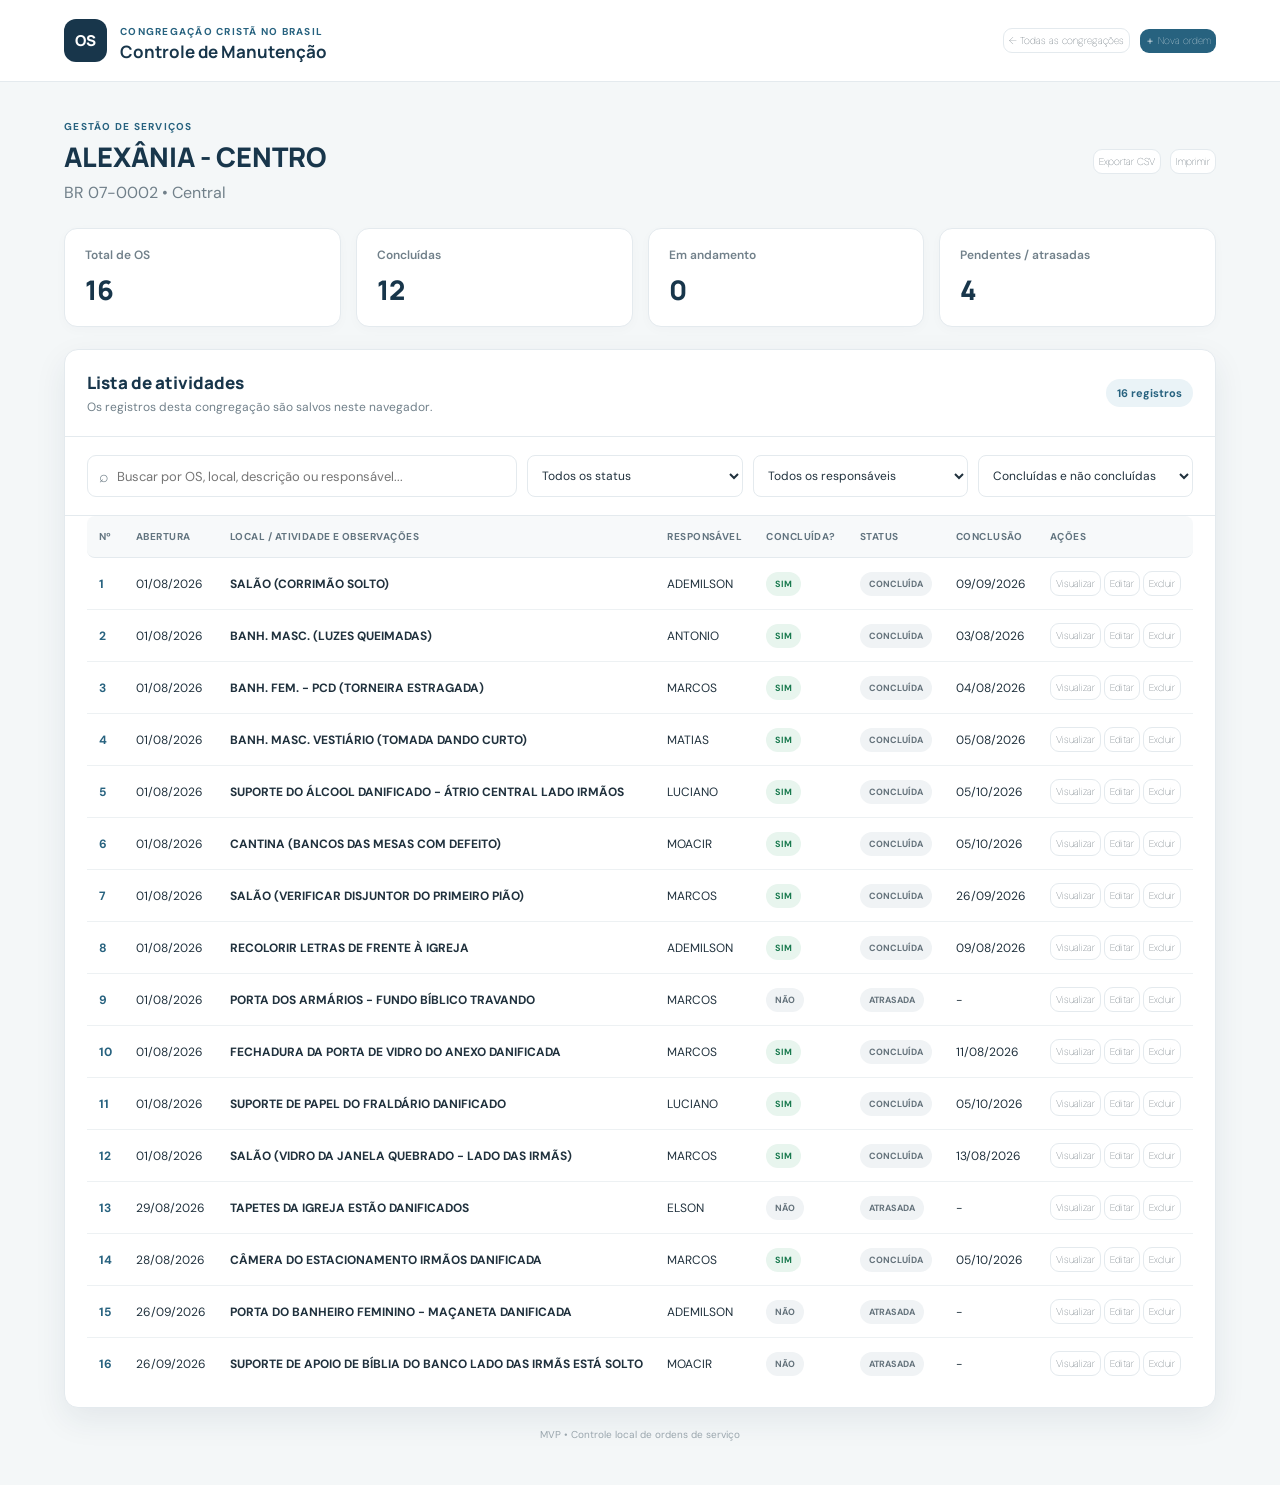
==== Igreja.html @ 9b7d43b3 "Descrição da alteração" ====
<!DOCTYPE html>
<html lang="pt-BR">
<head>
  <meta charset="UTF-8">
  <meta name="viewport" content="width=device-width, initial-scale=1.0">
  <meta name="theme-color" content="#18364b">
  <title>Ordens de Serviço | Controle de Manutenção</title>
  <link rel="stylesheet" href="./style.css">
  <script src="./script.js" defer></script>
</head>
<body data-page="igreja">
  <header class="topbar">
    <a class="brand brand-link" href="index.html">
      <div class="brand-mark">OS</div>
      <div>
        <span class="eyebrow">CONGREGAÇÃO CRISTÃ NO BRASIL</span>
        <h1>Controle de Manutenção</h1>
      </div>
    </a>
    <div class="topbar-actions">
      <a class="btn btn-outline" href="index.html">← Todas as congregações</a>
      <button class="btn btn-primary" id="btnNovaOS">＋ Nova ordem</button>
    </div>
  </header>

  <main class="container">
    <section class="intro">
      <div>
        <p class="eyebrow">GESTÃO DE SERVIÇOS</p>
        <h2 id="nomeIgreja">Ordens de serviço</h2>
        <p class="muted" id="codigoIgreja">Cadastre, acompanhe e atualize as atividades de manutenção.</p>
      </div>
      <div class="intro-actions">
        <button class="btn btn-outline" id="btnExportar">Exportar CSV</button>
        <button class="btn btn-outline" id="btnImprimir">Imprimir</button>
      </div>
    </section>

    <section class="stats" aria-label="Resumo das ordens">
      <article class="stat-card"><span>Total de OS</span><strong id="totalOS">0</strong></article>
      <article class="stat-card"><span>Concluídas</span><strong id="concluidas">0</strong></article>
      <article class="stat-card"><span>Em andamento</span><strong id="andamento">0</strong></article>
      <article class="stat-card"><span>Pendentes / atrasadas</span><strong id="pendentes">0</strong></article>
    </section>

    <section class="panel">
      <div class="panel-heading">
        <div>
          <h3>Lista de atividades</h3>
          <p class="muted small">Os registros desta congregação são salvos neste navegador.</p>
        </div>
        <span class="counter" id="contadorLista">0 registros</span>
      </div>
      <div class="filters">
        <label class="search">
          <span>⌕</span>
          <input type="search" id="busca" placeholder="Buscar por OS, local, descrição ou responsável...">
        </label>
        <select id="filtroStatus" aria-label="Filtrar por status">
          <option value="">Todos os status</option>
          <option>ABERTA</option><option>EM ANDAMENTO</option><option>N/OK</option><option>ATRASADA</option><option>CONCLUÍDA</option>
        </select>
        <select id="filtroResponsavel" aria-label="Filtrar por responsável">
          <option value="">Todos os responsáveis</option>
        </select>
        <select id="filtroConclusao" aria-label="Filtrar por conclusão">
          <option value="">Concluídas e não concluídas</option>
          <option value="SIM">Somente concluídas</option>
          <option value="NÃO">Somente não concluídas</option>
        </select>
      </div>

      <div class="table-wrap">
        <table>
          <thead><tr>
            <th>Nº</th><th>Abertura</th><th>Local / atividade e observações</th>
            <th>Responsável</th><th>Concluída?</th><th>Status</th><th>Conclusão</th><th class="actions-col">Ações</th>
          </tr></thead>
          <tbody id="tabelaOS"></tbody>
        </table>
        <div class="empty-state" id="vazio" hidden>
          <div class="empty-icon">⌕</div>
          <strong>Nenhuma ordem encontrada</strong>
          <p class="muted">Altere os filtros ou cadastre uma nova ordem.</p>
        </div>
      </div>
    </section>
    <p class="footer-note">MVP • Controle local de ordens de serviço</p>
  </main>

  <dialog id="modalOS">
    <form id="formOS">
      <div class="modal-header">
        <div><p class="eyebrow">REGISTRO DE MANUTENÇÃO</p><h3 id="tituloModal">Nova ordem de serviço</h3></div>
        <button type="button" class="icon-btn" id="fecharModal" aria-label="Fechar">×</button>
      </div>
      <input type="hidden" id="osId">
      <div class="form-grid">
        <label>Número da OS<input id="numero" type="number" min="1" required></label>
        <label>Data de abertura<input id="dataAbertura" type="date" required></label>
        <label class="full">Local / descrição da atividade<textarea id="descricao" rows="3" required placeholder="Ex.: Salão - verificar corrimão solto"></textarea></label>
        <label class="full">Observações<textarea id="observacoes" rows="3" placeholder="Registre detalhes do serviço, materiais utilizados, motivo da pendência etc."></textarea></label>
        <label>Responsável<select id="responsavel" required></select></label>
        <label>Status<select id="status" required>
          <option>ABERTA</option><option>EM ANDAMENTO</option><option>N/OK</option><option>ATRASADA</option><option>CONCLUÍDA</option>
        </select></label>
        <label>Concluída?<select id="concluida"><option value="NÃO">NÃO</option><option value="SIM">SIM</option></select></label>
        <label>Data de conclusão<input id="dataConclusao" type="date"></label>
      </div>
      <div class="modal-footer">
        <button type="button" class="btn btn-outline" id="cancelar">Cancelar</button>
        <button type="submit" class="btn btn-primary">Salvar ordem</button>
      </div>
    </form>
  </dialog>

  <footer class="print-signatures" aria-label="Assinaturas para impressão">
    <div class="signature"><span></span><strong>ASSINATURA - MINISTÉRIO</strong></div>
    <div class="signature"><span></span><strong>ASSINATURA - COORDENADOR DE MANUTENÇÃO</strong></div>
  </footer>
</body>
</html>
---- style.css ----
@import url('https://fonts.googleapis.com/css2?family=DM+Sans:wght@400;500;600;700&family=Manrope:wght@500;600;700;800&display=swap');

/* =========================================
   1. VARIÁVEIS E CONFIGURAÇÕES
========================================= */

:root {
    --navy: #18364b;
    --blue: #27627f;
    --blue-soft: #eaf3f7;

    --ink: #20313d;
    --muted: #71808a;

    --line: #e4eaee;
    --bg: #f4f7f8;
    --white: #ffffff;

    --green: #18794e;
    --green-bg: #e8f5ee;

    --amber: #9a6500;
    --amber-bg: #fff4d8;

    --red: #b42318;
    --red-bg: #fdecea;

    --shadow: 0 12px 32px rgba(24,54,75,.08);
}

/* =========================================
   2. RESET GLOBAL
========================================= */

* {
    margin: 0;
    padding: 0;
    box-sizing: border-box;
}

html {
    scroll-behavior: smooth;
}

body {
    min-height: 100vh;
    background: var(--bg);
    color: var(--ink);
    font-family: 'DM Sans', sans-serif;
}

button,
input,
select,
textarea {
    font: inherit;
}

button {
    cursor: pointer;
}

button:focus-visible,
a:focus-visible,
input:focus-visible,
select:focus-visible,
textarea:focus-visible {
    outline: 3px solid rgba(39,98,127,.25);
    outline-offset: 2px;
}

img {
    max-width: 100%;
}

[hidden] {
    display: none !important;
}

/* =========================================
   3. CABEÇALHO
========================================= */

.topbar {
    min-height: 82px;
    background: var(--white);
    border-bottom: 1px solid var(--line);

    display: flex;
    align-items: center;
    justify-content: space-between;

    gap: 18px;
    padding: 12px max(5vw, 24px);
}

.brand {
    display: flex;
    align-items: center;
    gap: 13px;
    min-width: 0;
}

.brand-link {
    text-decoration: none;
    color: inherit;
}

.brand-mark {
    width: 43px;
    height: 43px;
    border-radius: 12px;

    background: var(--navy);
    color: white;

    display: grid;
    place-items: center;

    font: 800 15px Manrope, sans-serif;
    flex: none;
}

.eyebrow {
    font-size: 10px;
    letter-spacing: 1.25px;
    font-weight: 700;
    color: var(--blue);
    margin-bottom: 4px;
}

.brand h1 {
    font: 700 17px Manrope, sans-serif;
    color: var(--navy);
}

.topbar-tag {
    font-size: 12px;
    color: var(--muted);
    font-weight: 600;

    display: flex;
    align-items: center;
    gap: 8px;
}

.online-dot {
    width: 8px;
    height: 8px;
    border-radius: 50%;
    background: #269b68;
    flex: none;
}

.topbar-actions {
    display: flex;
    align-items: center;
    gap: 10px;
}

/* =========================================
   4. CONTAINER E TÍTULOS
========================================= */

.container {
    width: 100%;
    max-width: 1440px;
    margin: auto;
    padding: 38px 5vw 24px;
}

.central-container {
    max-width: 1600px;
    padding-top: 30px;
}

.hero {
    display: flex;
    align-items: center;
    justify-content: space-between;
    gap: 20px;
    margin-bottom: 25px;
}

.hero h2 {
    font: 800 29px Manrope, sans-serif;
    color: var(--navy);
    margin: 4px 0 6px;
}

.central-hero {
    margin-bottom: 22px;
    align-items: center;
}

.central-hero h2 {
    font-size: 27px;
}

.muted {
    color: var(--muted);
}

.small {
    font-size: 12px;
}

/* =========================================
   5. BOTÕES
========================================= */

.btn {
    border: 0;
    border-radius: 9px;
    padding: 5px 5px;

    font: 60 10px 'DM Sans', sans-serif;
    transition: .18s;
    

    text-decoration: none;

    display: inline-flex;
    align-items: center;
    justify-content: center;
    gap: 8px;

    white-space: nowrap;
}

.btn:hover {
    transform: translateY(-1px);
}

.btn:active {
    transform: translateY(0);
}

.btn-primary {
    background: var(--blue);
    color: white;
}

.btn-primary:hover {
    background: var(--navy);
}

.btn-outline {
    background: white;
    border: 1px solid var(--line);
    color: var(--ink);
}

.btn-outline:hover {
    background: var(--blue-soft);
    border-color: #cbdce4;
    color: var(--blue);
}

.btn-add-top {
    min-height: 43px;
}

/* Botão de exclusão */

#btnExcluirIgreja {
    color: var(--red);
    border-color: #f0d5d2;
    background: #fffafa;
}

#btnExcluirIgreja:hover {
    background: var(--red-bg);
    border-color: #e8bdb8;
}

/* =========================================
   6. INDICADORES GERAIS
========================================= */

.stats {
    display: grid;
    grid-template-columns: repeat(4, minmax(0, 1fr));
    gap: 15px;
    margin-bottom: 22px;
}

.stat-card {
    min-width: 0;
    background: white;
    border: 1px solid var(--line);
    border-radius: 13px;

    padding: 18px 20px;

    box-shadow: 0 3px 12px rgba(24,54,75,.025);
    transition: .2s;
}

.stat-card:hover {
    transform: translateY(-2px);
    box-shadow: var(--shadow);
}

.stat-card span {
    display: block;
    color: var(--muted);
    font-size: 12px;
    font-weight: 600;
}

.stat-card strong {
    display: block;
    font: 800 27px Manrope, sans-serif;
    color: var(--navy);
    margin-top: 8px;
}

/* =========================================
   7. ÁREA PRINCIPAL
========================================= */

.central-workspace {
    display: grid;
    grid-template-columns: 310px minmax(0, 1fr);
    gap: 20px;
    align-items: stretch;
}

/* =========================================
   8. MENU LATERAL
========================================= */

.church-sidebar {
    background: white;
    border: 1px solid var(--line);
    border-radius: 15px;
    padding: 18px;

    box-shadow: 0 3px 12px rgba(24,54,75,.025);

    display: flex;
    flex-direction: column;
    min-width: 0;
}

.sidebar-heading {
    display: flex;
    align-items: center;
    justify-content: space-between;
    gap: 10px;
    margin-bottom: 15px;
}

.sidebar-heading .eyebrow {
    margin-bottom: 3px;
}

.sidebar-heading h3 {
    font: 700 16px Manrope, sans-serif;
    color: var(--navy);
}

.sidebar-total {
    background: var(--blue-soft);
    color: var(--blue);
    border-radius: 20px;
    padding: 5px 9px;
    font-size: 11px;
    font-weight: 700;
    flex: none;
}

/* =========================================
   9. PESQUISA
========================================= */

.search {
    height: 42px;

    display: flex;
    align-items: center;
    gap: 8px;

    border: 1px solid var(--line);
    border-radius: 9px;
    padding: 0 11px;

    color: var(--muted);
    background: white;
}

.search input {
    border: 0;
    outline: 0;
    width: 100%;
    min-width: 0;

    font: 13px 'DM Sans', sans-serif;
    color: var(--ink);
    background: transparent;
}

.sidebar-search {
    height: 40px;
    margin-bottom: 12px;
    flex: none;
}

.sidebar-search:focus-within {
    border-color: #7ca9bf;
    box-shadow: 0 0 0 3px var(--blue-soft);
}

/* =========================================
   10. MENU DE IGREJAS
========================================= */

.church-nav {
    display: flex;
    flex-direction: column;
    gap: 5px;

    max-height: 590px;
    overflow-y: auto;
    padding-right: 3px;
}

.church-nav::-webkit-scrollbar {
    width: 5px;
}

.church-nav::-webkit-scrollbar-thumb {
    background: #cbd8df;
    border-radius: 10px;
}

.church-nav::-webkit-scrollbar-track {
    background: transparent;
}

.church-nav-item {
    width: 100%;

    display: flex;
    align-items: center;
    gap: 10px;

    text-align: left;

    border: 1px solid transparent;
    background: transparent;
    border-radius: 9px;

    padding: 10px 9px;

    color: var(--ink);
    transition: .16s;
}

.church-nav-item:hover {
    background: #f5f8fa;
    border-color: #edf1f3;
}

.church-nav-item.ativo {
    background: var(--blue-soft);
    border-color: #d8e8ef;
    color: var(--navy);
}

.church-nav-icon {
    width: 34px;
    height: 34px;
    border-radius: 9px;

    background: #f0f4f6;
    color: var(--blue);

    display: grid;
    place-items: center;

    flex: none;
    font-size: 16px;
}

.church-nav-item.ativo .church-nav-icon {
    background: white;
}

.church-nav-text {
    display: flex;
    flex-direction: column;
    gap: 3px;

    min-width: 0;
    flex: 1;
}

.church-nav-text strong {
    font-size: 11px;
    font-weight: 700;
    line-height: 1.35;
    overflow-wrap: anywhere;
}

.church-nav-text small {
    font-size: 9px;
    color: var(--muted);
}

.church-nav-arrow {
    color: #9aabb4;
    font-size: 10px;
    flex: none;
}

.church-nav-item.ativo .church-nav-arrow {
    color: var(--blue);
}

.church-nav-count {
    min-width: 24px;
    text-align: center;
    border-radius: 20px;
    background: #f0f3f5;
    color: #63727b;
    font-size: 10px;
    font-weight: 700;
    padding: 4px 6px;
    flex: none;
}

.church-nav-item.ativo .church-nav-count {
    background: white;
    color: var(--blue);
}

/* =========================================
   11. ESTADO VAZIO DO MENU
========================================= */

.sidebar-empty {
    padding: 22px 8px;
    text-align: center;
    display: grid;
    gap: 6px;
}

.sidebar-empty strong {
    font-size: 11px;
    color: var(--navy);
}

.sidebar-empty span {
    font-size: 10px;
    color: var(--muted);
}

/* =========================================
   12. BOTÃO NOVA IGREJA
========================================= */

.btn-new-sidebar {
    width: 100%;
    margin-top: 13px;
    min-height: 42px;
    color: var(--blue);
    font-size: 12px;
}

/* =========================================
   13. PAINEL DE INFORMAÇÕES
========================================= */

.panel {
    background: var(--white);
    border: 1px solid var(--line);
    border-radius: 14px;
    box-shadow: var(--shadow);
}

.church-details {
    min-height: 540px;
    padding: 25px 27px;
    overflow: hidden;
}

/* =========================================
   14. CABEÇALHO DA IGREJA
========================================= */

.detail-heading {
    display: flex;
    align-items: center;
    justify-content: space-between;
    gap: 18px;

    padding-bottom: 23px;
    border-bottom: 1px solid var(--line);
}

.detail-title-group {
    display: flex;
    align-items: center;
    gap: 15px;
    min-width: 0;
}

.detail-icon {
    width: 54px;
    height: 54px;
    border-radius: 15px;

    background: var(--blue-soft);
    color: var(--blue);

    display: grid;
    place-items: center;

    font-size: 23px;
    flex: none;
}

.detail-title-group .eyebrow {
    margin-bottom: 5px;
}

.detail-title-group h3 {
    font: 800 21px Manrope, sans-serif;
    color: var(--navy);
    margin-bottom: 5px;
    overflow-wrap: anywhere;
}

.detail-title-group .small {
    font-size: 11px;
}

.detail-heading > .btn {
    flex: none;
}

/* =========================================
   15. INFORMAÇÕES DA IGREJA
========================================= */

.detail-info-grid {
    display: grid;
    grid-template-columns: repeat(3, minmax(0, 1fr));
    gap: 12px;
    padding: 22px 0;
}

.detail-info-card {
    display: flex;
    align-items: center;
    gap: 10px;

    min-width: 0;

    background: #f8fafb;
    border: 1px solid #edf1f3;
    border-radius: 11px;
    padding: 13px;
}

.detail-info-icon {
    width: 34px;
    height: 34px;
    border-radius: 9px;

    background: #eaf3f7;
    color: var(--blue);

    display: grid;
    place-items: center;
    flex: none;
    font-size: 14px;
}

.detail-info-card div {
    display: flex;
    flex-direction: column;
    gap: 4px;
    min-width: 0;
}

.detail-info-card small {
    font-size: 9px;
    color: var(--muted);
}

.detail-info-card strong {
    font-size: 11px;
    color: var(--navy);
    overflow-wrap: anywhere;
}

/* =========================================
   16. TÍTULO DA SEÇÃO
========================================= */

.detail-section-title {
    display: flex;
    justify-content: space-between;
    align-items: flex-end;
    gap: 12px;
    margin: 8px 0 13px;
}

.detail-section-title h4 {
    font: 700 15px Manrope, sans-serif;
    color: var(--navy);
    margin-bottom: 4px;
}

.detail-period {
    font-size: 9px;
    color: var(--muted);
    background: #f4f7f8;
    padding: 6px 9px;
    border-radius: 20px;
}

/* =========================================
   17. INDICADORES INDIVIDUAIS
========================================= */

.detail-stats {
    display: grid;
    grid-template-columns: repeat(3, minmax(0, 1fr));
    gap: 12px;
}

.detail-stat {
    display: flex;
    align-items: center;
    gap: 12px;

    border: 1px solid var(--line);
    border-radius: 11px;
    padding: 16px;
    min-width: 0;

    transition: .2s;
}

.detail-stat:hover {
    border-color: #cbdce4;
    background: #fcfdfe;
}

.detail-stat-symbol {
    width: 38px;
    height: 38px;
    border-radius: 10px;

    display: grid;
    place-items: center;

    font-size: 16px;
    flex: none;
}

.detail-stat-symbol.blue {
    background: var(--blue-soft);
    color: var(--blue);
}

.detail-stat-symbol.green {
    background: var(--green-bg);
    color: var(--green);
}

.detail-stat-symbol.amber {
    background: var(--amber-bg);
    color: var(--amber);
}

.detail-stat div {
    display: flex;
    flex-direction: column;
    gap: 4px;
    min-width: 0;
}

.detail-stat small {
    font-size: 10px;
    color: var(--muted);
}

.detail-stat strong {
    font: 800 23px Manrope, sans-serif;
    color: var(--navy);
}

/* =========================================
   18. BARRA DE PROGRESSO
========================================= */

.completion-card {
    margin-top: 17px;
    border: 1px solid var(--line);
    border-radius: 11px;
    padding: 16px;
}

.completion-head {
    display: flex;
    justify-content: space-between;
    align-items: center;
    gap: 12px;
    margin-bottom: 12px;
}

.completion-head div {
    display: flex;
    flex-direction: column;
    gap: 4px;
}

.completion-head div strong {
    font-size: 11px;
    color: var(--navy);
}

.completion-head div small {
    font-size: 10px;
    color: var(--muted);
}

.completion-percent {
    font: 800 18px Manrope, sans-serif;
    color: var(--blue);
}

.progress-track {
    height: 8px;
    background: #edf1f3;
    border-radius: 20px;
    overflow: hidden;
}

.progress-track span {
    height: 100%;
    display: block;
    background: var(--blue);
    border-radius: 20px;
    transition: width .25s;
}

/* =========================================
   19. RODAPÉ DO PAINEL
========================================= */

.detail-footer {
    display: flex;
    align-items: center;
    justify-content: space-between;
    gap: 12px;

    margin-top: 20px;
    padding-top: 15px;
    border-top: 1px solid var(--line);
}

.detail-footer > span {
    display: flex;
    align-items: center;
    gap: 7px;

    color: var(--muted);
    font-size: 10px;
}

.detail-footer .online-dot {
    width: 7px;
    height: 7px;
    display: inline-block;
}

/* =========================================
   20. ESTADO VAZIO
========================================= */

.empty-state {
    text-align: center;
    padding: 48px 15px;
}

.empty-state > i {
    display: block;
    font-size: 30px;
    color: #9aabb4;
    margin-bottom: 14px;
}

.empty-state h2,
.empty-state h3 {
    font: 700 16px Manrope, sans-serif;
    color: var(--navy);
}

.empty-state p {
    font-size: 12px;
    color: var(--muted);
    margin-top: 7px;
    line-height: 1.6;
}

.empty-state-main {
    min-height: 440px;
    display: flex;
    flex-direction: column;
    align-items: center;
    justify-content: center;
}

.empty-state-main > i {
    font-size: 42px;
    color: var(--blue);
    margin-bottom: 20px;
}

.empty-state-main .btn {
    margin-top: 20px;
}

/* =========================================
   21. MODAIS
========================================= */

dialog {
    border: 0;
    border-radius: 15px;
    padding: 0;

    width: min(620px, calc(100% - 28px));
    max-height: 90vh;
    overflow-y: auto;

    margin: auto;

    box-shadow: 0 25px 80px rgba(0,0,0,.22);
}

dialog::backdrop {
    background: rgba(13,31,43,.48);
    backdrop-filter: blur(2px);
}

dialog form {
    padding: 24px;
}

.modal-church {
    max-width: 560px;
}

.modal-church form {
    padding: 25px;
}

.modal-header {
    display: flex;
    justify-content: space-between;
    align-items: flex-start;
    gap: 15px;
    margin-bottom: 22px;
}

.modal-header h3 {
    font: 800 20px Manrope, sans-serif;
    color: var(--navy);
    margin-bottom: 6px;
}

.icon-btn {
    border: 0;
    background: transparent;
    font-size: 26px;
    color: var(--muted);
}

.icon-btn:hover {
    color: var(--red);
}

/* =========================================
   22. FORMULÁRIOS
========================================= */

.form-grid {
    display: grid;
    grid-template-columns: repeat(2, minmax(0, 1fr));
    gap: 15px;
}

.form-grid label {
    display: flex;
    flex-direction: column;
    gap: 7px;

    font-size: 11px;
    font-weight: 700;
    color: #53636d;
}

.form-grid input,
.form-grid select,
.form-grid textarea {
    width: 100%;

    border: 1px solid var(--line);
    border-radius: 8px;

    padding: 11px;

    background: white;
    outline: none;

    color: var(--ink);
    font-size: 13px;

    transition: .18s;
}

.form-grid input:focus,
.form-grid select:focus,
.form-grid textarea:focus {
    border-color: #7ca9bf;
    box-shadow: 0 0 0 3px var(--blue-soft);
}

.form-grid textarea {
    resize: vertical;
    min-height: 95px;
}

.full {
    grid-column: 1 / -1;
}

.modal-footer {
    display: flex;
    justify-content: flex-end;
    gap: 9px;
    margin-top: 23px;
}

/* =========================================
   23. RODAPÉ GERAL
========================================= */

.footer-note {
    text-align: center;
    color: #9aa6ad;
    font-size: 10px;
    margin: 20px 0;
}

/* =========================================
   24. PÁGINA DE ORDENS DE SERVIÇO
========================================= */

.intro {
    display: flex;
    align-items: center;
    justify-content: space-between;
    gap: 20px;
    margin-bottom: 25px;
}

.intro h2 {
    font: 800 27px Manrope, sans-serif;
    color: var(--navy);
    margin: 5px 0 7px;
}

.intro-actions {
    display: flex;
    align-items: center;
    gap: 9px;
}

/* =========================================
   25. CABEÇALHO DOS PAINÉIS
========================================= */

.panel-heading {
    display: flex;
    align-items: center;
    justify-content: space-between;
    gap: 15px;
    padding: 21px 22px;
    border-bottom: 1px solid var(--line);
}

.panel-heading h3 {
    font: 800 17px Manrope, sans-serif;
    color: var(--navy);
    margin-bottom: 5px;
}

.counter {
    background: var(--blue-soft);
    color: var(--blue);
    border-radius: 20px;
    padding: 7px 11px;
    font-size: 11px;
    font-weight: 700;
    white-space: nowrap;
}

/* =========================================
   26. PESQUISA E FILTROS
========================================= */

.filters {
    display: grid; /* Define a grid layout */
    grid-template-columns: minmax(220px, 2fr) repeat(3, minmax(150px, 1fr));
    gap: 10px;
    padding: 18px 22px;
    border-bottom: 1px solid var(--line);
}

.filters .search {
    min-width: 0;
    height: 42px;
}

.filters .search:focus-within {
    border-color: #7ca9bf;
    box-shadow: 0 0 0 3px var(--blue-soft);
}

.filters select {
    width: 100%;
    min-width: 0;
    height: 42px;
    padding: 0 10px;
    border: 1px solid var(--line);
    border-radius: 8px;
    background: white;
    color: var(--ink);
    font-size: 12px;
    outline: none;
    cursor: pointer;
}

.filters select:focus {
    border-color: #7ca9bf;
    box-shadow: 0 0 0 3px var(--blue-soft);
}

/* =========================================
   27. TABELA DE ORDENS
========================================= */

.table-wrap {
    width: 100%;
    overflow-x: auto;
    padding: 0 22px 18px;
    -webkit-overflow-scrolling: touch;
}

.table-wrap table {
    width: 100%;
    min-width: 950px;
    border-collapse: separate;
    border-spacing: 0;
    text-align: left;
}

.table-wrap thead th {
    padding: 14px 12px;
    background: #f7f9fa;
    border-bottom: 1px solid var(--line);
    color: #637580;
    font-size: 10px;
    font-weight: 700;
    text-transform: uppercase;
    letter-spacing: .45px;
    white-space: nowrap;
}

.table-wrap thead th:first-child {
    border-radius: 8px 0 0 8px;
}

.table-wrap thead th:last-child {
    border-radius: 0 8px 8px 0;
}

.table-wrap tbody td {
    padding: 13px 12px;
    border-bottom: 1px solid #edf1f3;
    color: var(--ink);
    font-size: 12px;
    vertical-align: middle;
}

.table-wrap tbody tr {
    transition: background .15s;
}

.table-wrap tbody tr:hover {
    background: #f8fbfc;
}

.table-wrap tbody tr:last-child td {
    border-bottom: 0;
}

.table-wrap tbody td:first-child {
    color: var(--blue);
    font-weight: 700;
    white-space: nowrap;
}

.table-wrap .description {
    max-width: 390px;
    font-size: 12px;
    font-weight: 600;
    line-height: 1.5;
    color: var(--navy);
}

.observation {
    display: block;
    margin-top: 5px;
    color: var(--muted);
    font-size: 10px;
    line-height: 1.5;
}

/* =========================================
   28. STATUS DAS ORDENS
========================================= */

.status {
    display: inline-flex;
    align-items: center;
    justify-content: center;
    padding: 6px 9px;
    border-radius: 20px;
    background: #f0f3f5;
    color: #64727b;
    font-size: 9px;
    font-weight: 700;
    white-space: nowrap;
}

.status.CONCLUÍDA {
    color: var(--green);
    background: var(--green-bg);
}

.status.ATRASADA {
    color: var(--red);
    background: var(--red-bg);
}

.status.EM-ANDAMENTO {
    color: var(--blue);
    background: var(--blue-soft);
}

.status.ABERTA {
    color: var(--amber);
    background: var(--amber-bg);
}

.status.N\/OK {
    color: var(--red);
    background: var(--red-bg);
}

.table-wrap td.yes {
    color: var(--green);
    font-weight: 700;
}

.table-wrap td.no {
    color: var(--red);
    font-weight: 700;
}

/* =========================================
   29. BOTÕES DE AÇÃO DA TABELA
========================================= */

.row-actions {
    display: flex;
    align-items: center;
    gap: 6px;
    white-space: nowrap;
}

.mini-btn {
    border: 1px solid var(--line);
    background: white;
    color: var(--blue);
    border-radius: 6px;
    padding: 7px 10px;
    font-size: 10px;
    font-weight: 700;
    transition: .18s;
}

.mini-btn:hover {
    background: var(--blue-soft);
    border-color: #cbdce4;
    transform: translateY(-1px);
}

.mini-btn.delete {
    color: var(--red);
    border-color: #f0d5d2;
}

.mini-btn.delete:hover {
    background: var(--red-bg);
    border-color: #e8bdb8;
}

/* =========================================
   30. ESTADO VAZIO DA TABELA
========================================= */

#vazio {
    padding: 45px 15px;
}

#vazio[hidden] {
    display: none !important;
}

.empty-icon {
    font-size: 30px;
    color: #9aabb4;
    margin-bottom: 12px;
}

/* =========================================
   31. MODAL DE ORDEM DE SERVIÇO
========================================= */

#modalOS {
    width: min(700px, calc(100% - 28px));
}

#modalOS form {
    padding: 25px;
}

#modalOS .form-grid {
    gap: 16px;
}

#modalOS .form-grid label {
    font-size: 12px;
}

#modalOS .form-grid input,
#modalOS .form-grid select,
#modalOS .form-grid textarea {
    min-height: 42px;
    border: 1px solid var(--line);
    border-radius: 8px;
    background: #fff;
    color: var(--ink);
    padding: 11px 12px;
    font-size: 13px;
}

#modalOS .form-grid textarea {
    min-height: 95px;
    line-height: 1.5;
}

#modalOS .form-grid input:focus,
#modalOS .form-grid select:focus,
#modalOS .form-grid textarea:focus {
    outline: none;
    border-color: #7ca9bf;
    box-shadow: 0 0 0 3px var(--blue-soft);
}

#modalOS .modal-footer {
    padding-top: 16px;
    border-top: 1px solid var(--line);
}

/* =========================================
   32. CARD DE BACKUP E RESTAURAÇÃO
========================================= */

.backup-card {
    display: flex;
    align-items: center;
    gap: 20px;

    padding: 22px;
    margin: 22px 0;

    background: var(--white);
    border: 1px solid var(--line);
    border-radius: 14px;

    box-shadow: 0 4px 16px rgba(24,54,75,.05);
}

.backup-icon {
    width: 54px;
    height: 54px;
    flex: none;

    display: grid;
    place-items: center;

    border-radius: 13px;
    background: var(--blue-soft);
    color: var(--blue);

    font-size: 27px;
    font-weight: 700;
}

.backup-content {
    flex: 1;
    min-width: 0;
}

.backup-content .eyebrow {
    margin-bottom: 5px;
}

.backup-content h3 {
    font: 800 17px Manrope, sans-serif;
    color: var(--navy);
    margin: 5px 0 7px;
}

.backup-content p {
    color: var(--muted);
    font-size: 12px;
    line-height: 1.6;
    margin-bottom: 7px;
}

.backup-content small {
    color: var(--blue);
    font-size: 11px;
}

.backup-actions {
    display: flex;
    align-items: center;
    justify-content: flex-end;
    gap: 9px;
    flex-wrap: wrap;
}

.backup-actions .btn {
    white-space: nowrap;
}

/* =========================================
   33. ASSINATURAS PARA IMPRESSÃO
========================================= */

.print-signatures {
    display: none;
}

.signature {
    flex: 1;
    text-align: center;
    font-size: 10px;
    color: #202a30;
}

.signature span {
    display: block;
    border-top: 1px solid #222;
    margin-bottom: 9px;
    height: 1px;
}

/* =========================================
   34. RESPONSIVIDADE - TABLET
========================================= */

@media (max-width: 1100px) {

    .central-workspace {
        grid-template-columns: 270px minmax(0, 1fr);
        gap: 14px;
    }

    .church-details {
        padding: 20px;
    }

    .detail-info-grid {
        grid-template-columns: 1fr;
    }

}

/* =========================================
   35. RESPONSIVIDADE - TABLET MENOR
========================================= */

@media (max-width: 1050px) {

    .filters {
        grid-template-columns: repeat(2, minmax(0, 1fr));
    }

    .filters .search {
        grid-column: 1 / -1;
    }

}

@media (max-width: 900px) {

    .stats {
        grid-template-columns: repeat(2, minmax(0, 1fr));
        gap: 10px;
    }

}

/* =========================================
   36. RESPONSIVIDADE - CELULAR
========================================= */

@media (max-width: 760px) {

    .topbar {
        padding: 12px 16px;
        min-height: 72px;
        flex-wrap: wrap;
    }

    .brand h1 {
        font-size: 14px;
    }

    .topbar-actions {
        width: 100%;
        flex-wrap: wrap;
    }

    .topbar-actions .btn {
        flex: 1;
    }

    .container,
    .central-container {
        padding: 24px 14px;
    }

    .hero {
        align-items: flex-start;
        flex-direction: column;
    }

    .hero h2 {
        font-size: 25px;
    }

    .central-hero .btn-add-top {
        width: 100%;
    }

    .intro {
        align-items: flex-start;
        flex-direction: column;
    }

    .intro h2 {
        font-size: 23px;
    }

    .intro-actions {
        width: 100%;
    }

    .intro-actions .btn {
        flex: 1;
    }

    .stat-card {
        padding: 14px;
    }

    .stat-card strong {
        font-size: 23px;
    }

    .central-workspace {
        grid-template-columns: 1fr;
    }

    .church-sidebar {
        padding: 14px;
    }

    .church-nav {
        max-height: 260px;
        display: grid;
        grid-template-columns: repeat(2, minmax(0, 1fr));
        gap: 5px;
    }

    .church-nav-item {
        padding: 8px 6px;
        gap: 7px;
    }

    .church-nav-icon {
        width: 29px;
        height: 29px;
        font-size: 14px;
    }

    .church-nav-text strong {
        font-size: 9px;
    }

    .church-nav-text small {
        font-size: 8px;
    }

    .church-nav-count {
        min-width: 20px;
        font-size: 9px;
        padding: 3px;
    }

    .church-details {
        min-height: 0;
        padding: 18px 14px;
    }

    .detail-heading {
        align-items: flex-start;
        flex-direction: column;
    }

    .detail-heading > .btn {
        width: 100%;
    }

    .detail-title-group h3 {
        font-size: 17px;
    }

    .detail-info-grid {
        grid-template-columns: 1fr;
        padding: 16px 0;
    }

    .detail-stats {
        grid-template-columns: 1fr;
    }

    .detail-stat {
        padding: 12px;
    }

    .detail-section-title {
        align-items: flex-start;
        flex-direction: column;
    }

    .detail-footer {
        align-items: flex-start;
        flex-direction: column;
    }

    .form-grid {
        grid-template-columns: 1fr;
    }

    .full {
        grid-column: auto;
    }

    .modal-footer {
        flex-direction: column-reverse;
    }

    .modal-footer .btn {
        width: 100%;
    }

    .modal-church form {
        padding: 20px;
    }

    .panel-heading {
        align-items: flex-start;
        flex-direction: column;
        padding: 17px;
    }

    .filters {
        grid-template-columns: 1fr;
        padding: 15px 17px;
    }

    .filters .search {
        grid-column: auto;
    }

    .table-wrap {
        padding: 0 12px 15px;
    }

    #modalOS form {
        padding: 19px;
    }

    #modalOS .form-grid {
        grid-template-columns: 1fr;
    }

    #modalOS .form-grid .full {
        grid-column: auto;
    }

    #modalOS .modal-footer {
        flex-direction: column-reverse;
    }

    #modalOS .modal-footer .btn {
        width: 100%;
    }

    .backup-card {
        align-items: flex-start;
        flex-direction: column;
        gap: 15px;
        padding: 18px;
    }

    .backup-content {
        width: 100%;
    }

    .backup-actions {
        width: 100%;
        flex-direction: column;
    }

    .backup-actions .btn {
        width: 100%;
        justify-content: center;
    }

}

/* =========================================
   37. RESPONSIVIDADE - CELULARES PEQUENOS
========================================= */

@media (max-width: 420px) {

    .topbar {
        align-items: flex-start;
    }

    .brand {
        gap: 8px;
    }

    .brand-mark {
        width: 38px;
        height: 38px;
    }

    .church-nav {
        grid-template-columns: 1fr;
    }

    .detail-title-group {
        align-items: flex-start;
    }

    .detail-icon {
        width: 44px;
        height: 44px;
        font-size: 20px;
    }

    .completion-card {
        padding: 12px;
    }

    .stats {
        grid-template-columns: repeat(2, minmax(0, 1fr));
        gap: 8px;
    }

    .stat-card {
        padding: 12px 10px;
    }

    .stat-card span {
        font-size: 10px;
    }

    .stat-card strong {
        font-size: 21px;
    }

    .intro-actions {
        flex-direction: column;
    }

    .intro-actions .btn {
        width: 100%;
    }

    .panel-heading h3 {
        font-size: 15px;
    }

    .table-wrap {
        overflow-x: auto;
        -webkit-overflow-scrolling: touch;
    }

}

/* =========================================
   38. IMPRESSÃO - PAINEL CENTRAL
========================================= */

@media print {

    body {
        background: white !important;
        color: #111 !important;
    }

    .topbar,
    .footer-note,
    .church-sidebar,
    .btn-add-top,
    .modal-footer,
    #btnExcluirIgreja,
    .backup-card {
        display: none !important;
    }

    .container,
    .central-container {
        max-width: none;
        padding: 0;
    }

    .central-workspace {
        display: block;
    }

    .panel,
    .stat-card {
        box-shadow: none;
    }

    .print-signatures {
        display: flex;
        justify-content: space-between;
        gap: 55px;
        margin: 75px 28px 20px;
        break-inside: avoid;
    }

    .signature {
        flex: 1;
        text-align: center;
        font-size: 10px;
        color: #202a30;
    }

    .signature span {
        display: block;
        border-top: 1px solid #222;
        margin-bottom: 9px;
        height: 1px;
    }

}

/* =========================================
   39. IMPRESSÃO - ORDENS DE SERVIÇO
========================================= */

@media print {

    body {
        background: white !important;
        color: #111 !important;
    }

    .topbar,
    .intro-actions,
    #btnNovaOS,
    .filters,
    .row-actions,
    .footer-note {
        display: none !important;
    }

    .container {
        max-width: none;
        padding: 0;
    }

    .intro {
        margin: 0 0 18px;
    }

    .intro h2 {
        font-size: 20px;
    }

    .stats {
        gap: 8px;
        margin-bottom: 15px;
    }

    .stat-card {
        padding: 10px;
        box-shadow: none;
        border: 1px solid #ccc;
    }

    .panel {
        box-shadow: none;
        border: 1px solid #ccc;
        overflow: visible;
    }

    .panel-heading {
        padding: 12px;
    }

    .table-wrap {
        overflow: visible;
        padding: 0;
    }

    .table-wrap table {
        min-width: 0;
        width: 100%;
    }

    .table-wrap thead th {
        background: #eee !important;
        color: #111 !important;
        font-size: 8px;
    }

    .table-wrap tbody td {
        padding: 7px 5px;
        font-size: 8px;
        color: #111 !important;
    }

    .table-wrap .description {
        font-size: 8px;
    }

    .status {
        background: transparent !important;
        color: #111 !important;
        border: 1px solid #999;
        padding: 3px 5px;
    }

    .print-signatures {
        display: flex !important;
        justify-content: space-between;
        gap: 45px;
        margin: 75px 25px 20px;
        break-inside: avoid;
    }

    .signature {
        flex: 1;
        text-align: center;
        font-size: 9px;
        color: #111;
    }

    .signature span {
        display: block;
        height: 1px;
        border-top: 1px solid #222;
        margin-bottom: 9px;
    }

}
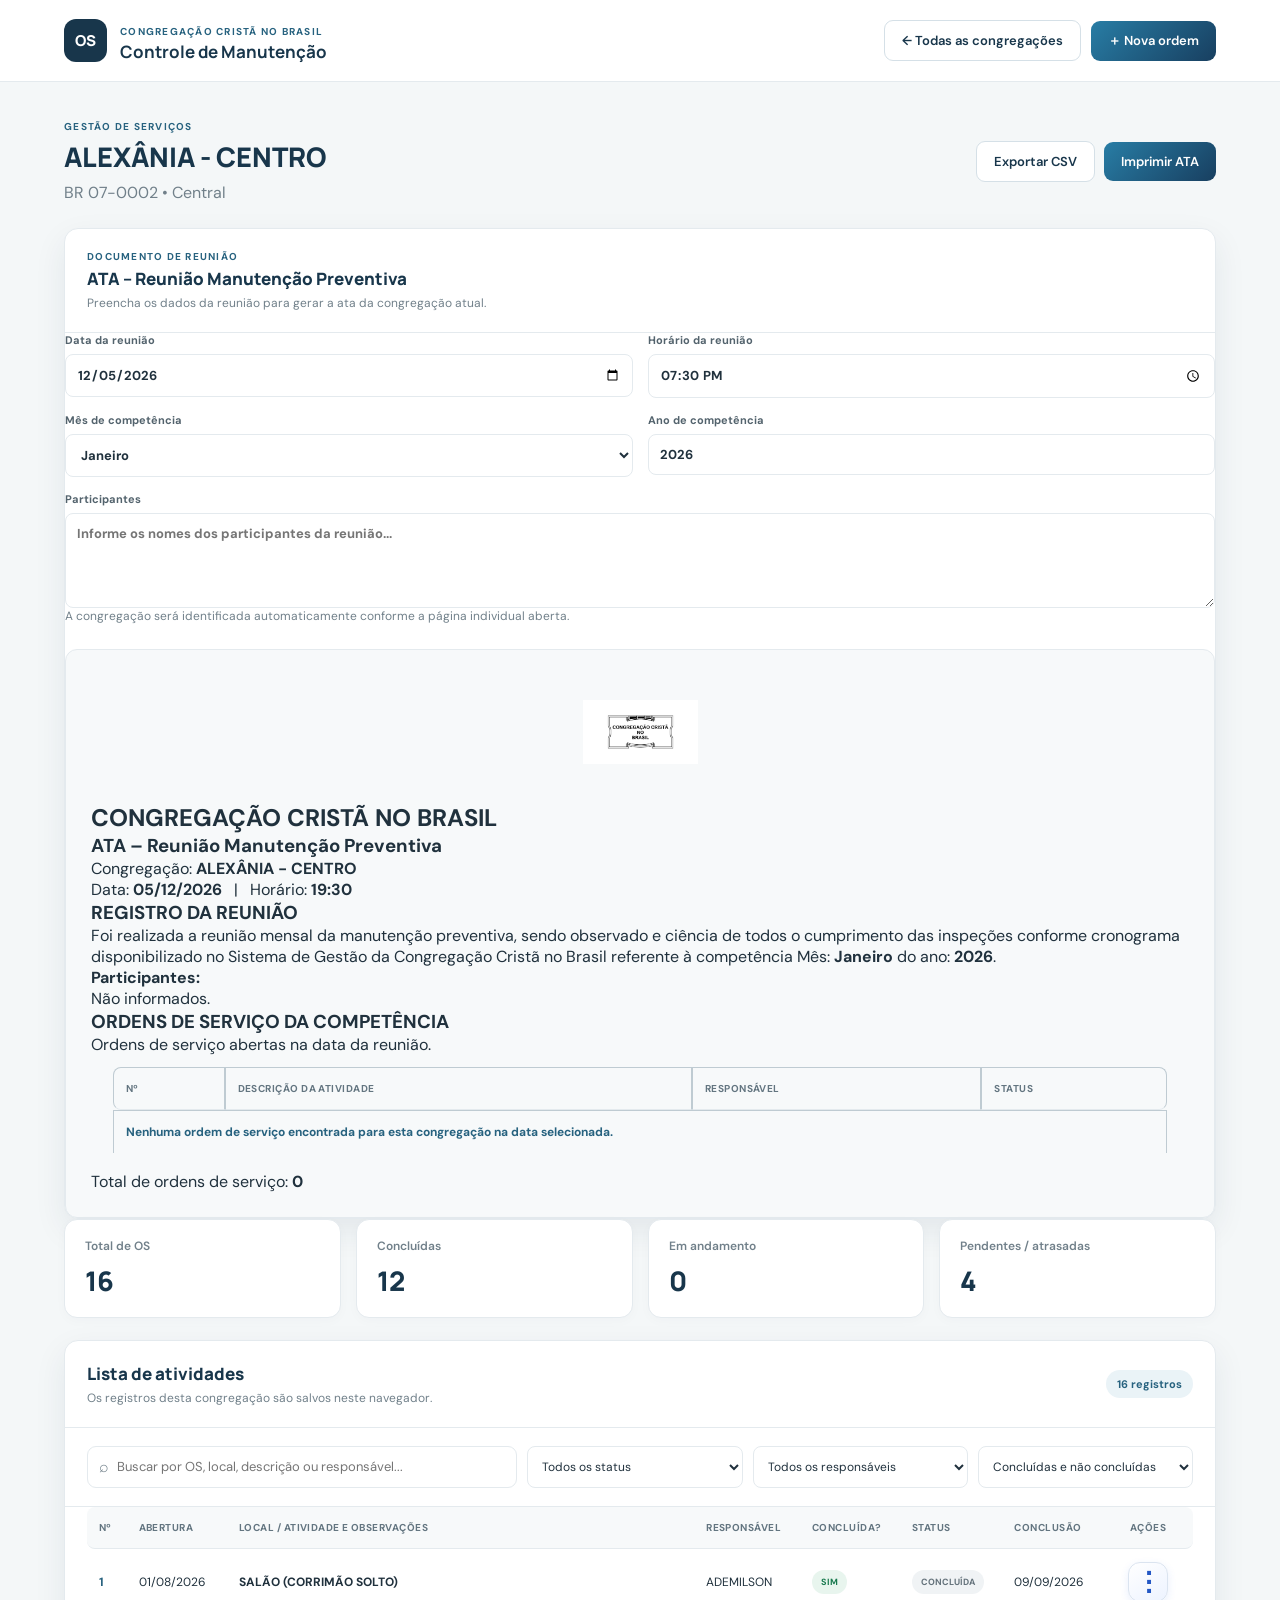
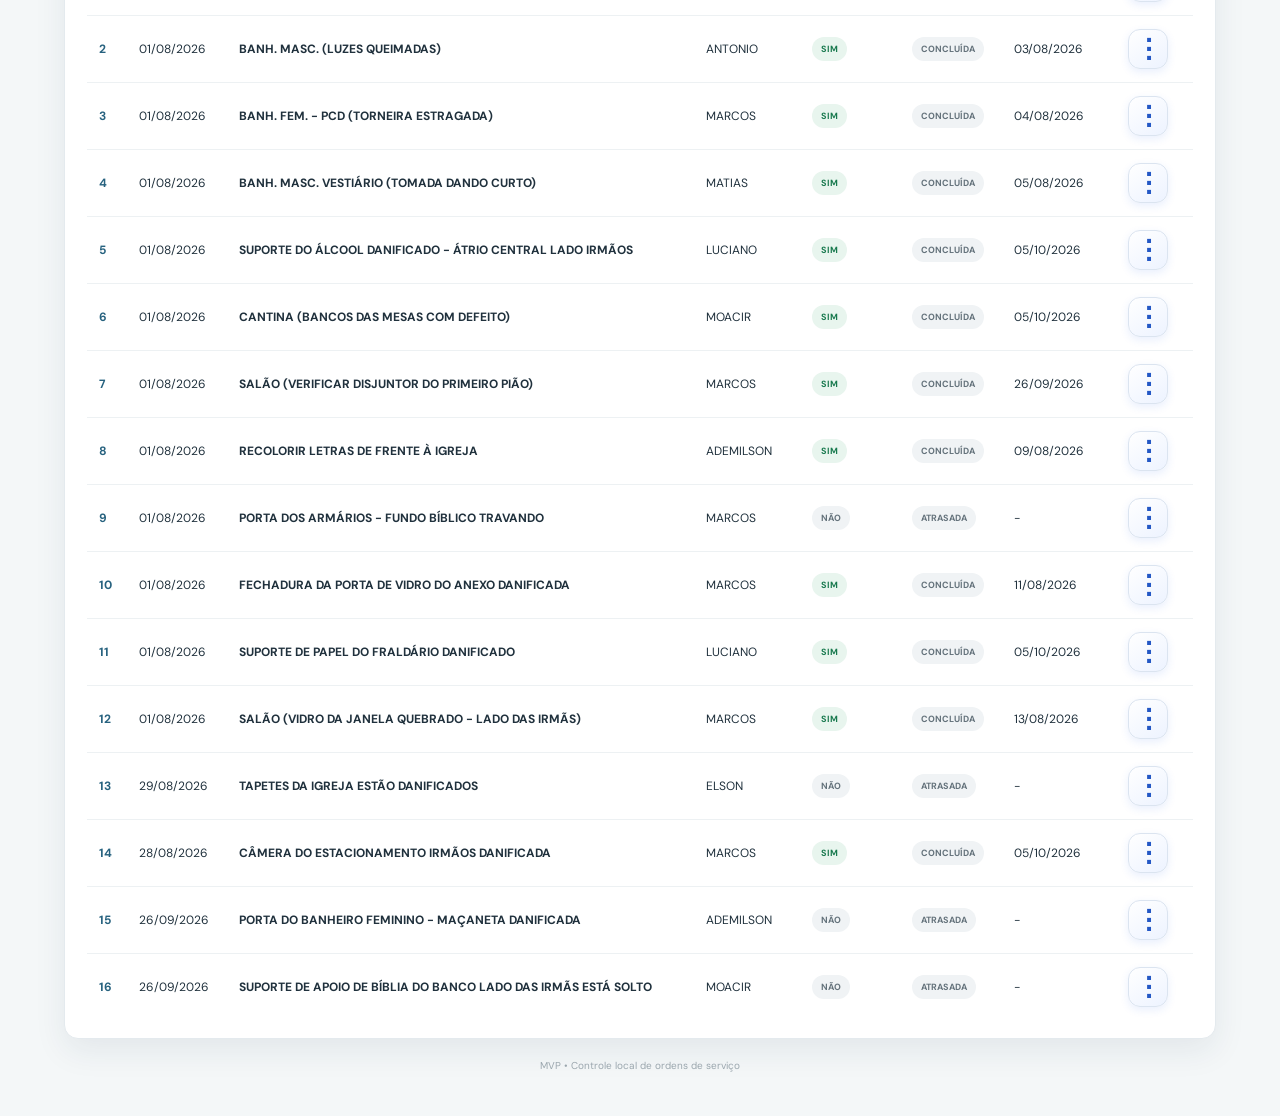
==== commit 7fd31d5d: "impressão ata teste" ====
--- a/Igreja.html
+++ b/Igreja.html
@@ -1,14 +1,20 @@
+
 <!DOCTYPE html>
 <html lang="pt-BR">
+
 <head>
   <meta charset="UTF-8">
   <meta name="viewport" content="width=device-width, initial-scale=1.0">
   <meta name="theme-color" content="#18364b">
+
   <title>Ordens de Serviço | Controle de Manutenção</title>
+
   <link rel="stylesheet" href="./style.css">
   <script src="./script.js" defer></script>
 </head>
+
 <body data-page="igreja">
+
   <header class="topbar">
     <a class="brand brand-link" href="index.html">
       <div class="brand-mark">OS</div>
@@ -17,6 +23,7 @@
         <h1>Controle de Manutenção</h1>
       </div>
     </a>
+
     <div class="topbar-actions">
       <a class="btn btn-outline" href="index.html">← Todas as congregações</a>
       <button class="btn btn-primary" id="btnNovaOS">＋ Nova ordem</button>
@@ -24,99 +31,399 @@
   </header>
 
   <main class="container">
+
     <section class="intro">
       <div>
         <p class="eyebrow">GESTÃO DE SERVIÇOS</p>
         <h2 id="nomeIgreja">Ordens de serviço</h2>
-        <p class="muted" id="codigoIgreja">Cadastre, acompanhe e atualize as atividades de manutenção.</p>
-      </div>
+        <p class="muted" id="codigoIgreja">
+          Cadastre, acompanhe e atualize as atividades de manutenção.
+        </p>
+      </div>
+
       <div class="intro-actions">
         <button class="btn btn-outline" id="btnExportar">Exportar CSV</button>
-        <button class="btn btn-outline" id="btnImprimir">Imprimir</button>
+        <button class="btn btn-primary" id="btnImprimir">Imprimir ATA</button>
       </div>
     </section>
 
+    <!-- =========================================
+         ATA DA REUNIÃO MENSAL
+    ========================================== -->
+
+    <section class="panel ata-panel" id="painelAta">
+
+      <div class="panel-heading">
+        <div>
+          <p class="eyebrow">DOCUMENTO DE REUNIÃO</p>
+          <h3>ATA – Reunião Manutenção Preventiva</h3>
+          <p class="muted small">
+            Preencha os dados da reunião para gerar a ata da congregação atual.
+          </p>
+        </div>
+      </div>
+
+      <div class="ata-config">
+
+        <div class="form-grid">
+
+          <label>
+            Data da reunião
+            <input type="date" id="ataData" required>
+          </label>
+
+          <label>
+            Horário da reunião
+            <input type="time" id="ataHorario" value="19:30">
+          </label>
+
+          <label>
+            Mês de competência
+            <select id="ataMes">
+              <option value="Janeiro">Janeiro</option>
+              <option value="Fevereiro">Fevereiro</option>
+              <option value="Março">Março</option>
+              <option value="Abril">Abril</option>
+              <option value="Maio">Maio</option>
+              <option value="Junho">Junho</option>
+              <option value="Julho">Julho</option>
+              <option value="Agosto">Agosto</option>
+              <option value="Setembro">Setembro</option>
+              <option value="Outubro">Outubro</option>
+              <option value="Novembro">Novembro</option>
+              <option value="Dezembro">Dezembro</option>
+            </select>
+          </label>
+
+          <label>
+            Ano de competência
+            <input type="number" id="ataAno" min="2026" value="2026">
+          </label>
+
+          <label class="full">
+            Participantes
+            <textarea
+              id="ataParticipantes"
+              rows="3"
+              placeholder="Informe os nomes dos participantes da reunião..."
+            ></textarea>
+          </label>
+
+        </div>
+
+        <p class="muted small">
+          A congregação será identificada automaticamente conforme a página individual aberta.
+        </p>
+
+      </div>
+
+      <div class="ata-preview" id="ataDocumento">
+
+        <div class="ata-cabecalho">
+          <img
+            src="./Logoccb.avif"
+            alt="Logo Congregação Cristã no Brasil"
+            class="ata-logo"
+          >
+
+          <h2>CONGREGAÇÃO CRISTÃ NO BRASIL</h2>
+          <h3>ATA – Reunião Manutenção Preventiva</h3>
+
+          <p>
+            Congregação:
+            <strong id="ataNomeIgreja">Carregando congregação...</strong>
+          </p>
+
+          <p>
+            Data:
+            <strong id="ataDataTexto">Não informada</strong>
+            &nbsp; | &nbsp;
+            Horário:
+            <strong id="ataHorarioTexto">Não informado</strong>
+          </p>
+        </div>
+
+        <div class="ata-conteudo">
+
+          <h3>REGISTRO DA REUNIÃO</h3>
+
+          <p id="ataTexto">
+            Foi realizada a reunião mensal da manutenção preventiva,
+            sendo observado e ciência de todos o cumprimento das inspeções
+            conforme cronograma disponibilizado no Sistema de Gestão da
+            Congregação Cristã no Brasil referente à competência
+            Mês: <strong id="ataMesTexto">Janeiro</strong>
+            do ano: <strong id="ataAnoTexto">2026</strong>.
+          </p>
+
+          <div class="ata-participantes">
+            <strong>Participantes:</strong>
+            <p id="ataParticipantesTexto">Não informados.</p>
+          </div>
+
+          <h3>ORDENS DE SERVIÇO DA COMPETÊNCIA</h3>
+
+          <p class="ata-periodo">
+            Ordens de serviço abertas na data da reunião.
+          </p>
+
+          <div class="table-wrap ata-table-wrap">
+            <table class="ata-tabela">
+              <thead>
+                <tr>
+                  <th>Nº</th>
+                  <th>Descrição da atividade</th>
+                  <th>Responsável</th>
+                  <th>Status</th>
+                </tr>
+              </thead>
+
+              <tbody id="ataTabelaOS">
+                <tr>
+                  <td colspan="4">
+                    As ordens de serviço serão carregadas automaticamente.
+                  </td>
+                </tr>
+              </tbody>
+            </table>
+          </div>
+
+          <p class="ata-total">
+            Total de ordens de serviço:
+            <strong id="ataTotalOS">0</strong>
+          </p>
+
+        </div>
+
+        <footer class="print-signatures" aria-label="Assinaturas para impressão">
+
+          <div class="signature">
+            <span></span>
+            <strong>ASSINATURA - MINISTÉRIO</strong>
+          </div>
+
+          <div class="signature">
+            <span></span>
+            <strong>ASSINATURA - RESPONSÁVEL PELA MANUTENÇÃO</strong>
+          </div>
+
+        </footer>
+
+      </div>
+
+    </section>
+
+    <!-- =========================================
+         INDICADORES DAS ORDENS DE SERVIÇO
+    ========================================== -->
+
     <section class="stats" aria-label="Resumo das ordens">
-      <article class="stat-card"><span>Total de OS</span><strong id="totalOS">0</strong></article>
-      <article class="stat-card"><span>Concluídas</span><strong id="concluidas">0</strong></article>
-      <article class="stat-card"><span>Em andamento</span><strong id="andamento">0</strong></article>
-      <article class="stat-card"><span>Pendentes / atrasadas</span><strong id="pendentes">0</strong></article>
+
+      <article class="stat-card">
+        <span>Total de OS</span>
+        <strong id="totalOS">0</strong>
+      </article>
+
+      <article class="stat-card">
+        <span>Concluídas</span>
+        <strong id="concluidas">0</strong>
+      </article>
+
+      <article class="stat-card">
+        <span>Em andamento</span>
+        <strong id="andamento">0</strong>
+      </article>
+
+      <article class="stat-card">
+        <span>Pendentes / atrasadas</span>
+        <strong id="pendentes">0</strong>
+      </article>
+
     </section>
 
+    <!-- =========================================
+         LISTA DE ATIVIDADES
+    ========================================== -->
+
     <section class="panel">
+
       <div class="panel-heading">
         <div>
           <h3>Lista de atividades</h3>
-          <p class="muted small">Os registros desta congregação são salvos neste navegador.</p>
-        </div>
+          <p class="muted small">
+            Os registros desta congregação são salvos neste navegador.
+          </p>
+        </div>
+
         <span class="counter" id="contadorLista">0 registros</span>
       </div>
+
       <div class="filters">
+
         <label class="search">
           <span>⌕</span>
-          <input type="search" id="busca" placeholder="Buscar por OS, local, descrição ou responsável...">
-        </label>
+          <input
+            type="search"
+            id="busca"
+            placeholder="Buscar por OS, local, descrição ou responsável..."
+          >
+        </label>
+
         <select id="filtroStatus" aria-label="Filtrar por status">
           <option value="">Todos os status</option>
-          <option>ABERTA</option><option>EM ANDAMENTO</option><option>N/OK</option><option>ATRASADA</option><option>CONCLUÍDA</option>
+          <option>ABERTA</option>
+          <option>EM ANDAMENTO</option>
+          <option>N/OK</option>
+          <option>ATRASADA</option>
+          <option>CONCLUÍDA</option>
         </select>
+
         <select id="filtroResponsavel" aria-label="Filtrar por responsável">
           <option value="">Todos os responsáveis</option>
         </select>
+
         <select id="filtroConclusao" aria-label="Filtrar por conclusão">
           <option value="">Concluídas e não concluídas</option>
           <option value="SIM">Somente concluídas</option>
           <option value="NÃO">Somente não concluídas</option>
         </select>
+
       </div>
 
       <div class="table-wrap">
+
         <table>
-          <thead><tr>
-            <th>Nº</th><th>Abertura</th><th>Local / atividade e observações</th>
-            <th>Responsável</th><th>Concluída?</th><th>Status</th><th>Conclusão</th><th class="actions-col">Ações</th>
-          </tr></thead>
+          <thead>
+            <tr>
+              <th>Nº</th>
+              <th>Abertura</th>
+              <th>Local / atividade e observações</th>
+              <th>Responsável</th>
+              <th>Concluída?</th>
+              <th>Status</th>
+              <th>Conclusão</th>
+              <th class="actions-col">Ações</th>
+            </tr>
+          </thead>
+
           <tbody id="tabelaOS"></tbody>
         </table>
+
         <div class="empty-state" id="vazio" hidden>
           <div class="empty-icon">⌕</div>
           <strong>Nenhuma ordem encontrada</strong>
-          <p class="muted">Altere os filtros ou cadastre uma nova ordem.</p>
-        </div>
-      </div>
+          <p class="muted">
+            Altere os filtros ou cadastre uma nova ordem.
+          </p>
+        </div>
+
+      </div>
+
     </section>
+
     <p class="footer-note">MVP • Controle local de ordens de serviço</p>
+
   </main>
 
+  <!-- =========================================
+       MODAL DE CADASTRO DE OS
+  ========================================== -->
+
   <dialog id="modalOS">
+
     <form id="formOS">
+
       <div class="modal-header">
-        <div><p class="eyebrow">REGISTRO DE MANUTENÇÃO</p><h3 id="tituloModal">Nova ordem de serviço</h3></div>
-        <button type="button" class="icon-btn" id="fecharModal" aria-label="Fechar">×</button>
-      </div>
+        <div>
+          <p class="eyebrow">REGISTRO DE MANUTENÇÃO</p>
+          <h3 id="tituloModal">Nova ordem de serviço</h3>
+        </div>
+
+        <button
+          type="button"
+          class="icon-btn"
+          id="fecharModal"
+          aria-label="Fechar"
+        >×</button>
+      </div>
+
       <input type="hidden" id="osId">
+
       <div class="form-grid">
-        <label>Número da OS<input id="numero" type="number" min="1" required></label>
-        <label>Data de abertura<input id="dataAbertura" type="date" required></label>
-        <label class="full">Local / descrição da atividade<textarea id="descricao" rows="3" required placeholder="Ex.: Salão - verificar corrimão solto"></textarea></label>
-        <label class="full">Observações<textarea id="observacoes" rows="3" placeholder="Registre detalhes do serviço, materiais utilizados, motivo da pendência etc."></textarea></label>
-        <label>Responsável<select id="responsavel" required></select></label>
-        <label>Status<select id="status" required>
-          <option>ABERTA</option><option>EM ANDAMENTO</option><option>N/OK</option><option>ATRASADA</option><option>CONCLUÍDA</option>
-        </select></label>
-        <label>Concluída?<select id="concluida"><option value="NÃO">NÃO</option><option value="SIM">SIM</option></select></label>
-        <label>Data de conclusão<input id="dataConclusao" type="date"></label>
-      </div>
+
+        <label>
+          Número da OS
+          <input id="numero" type="number" min="1" required>
+        </label>
+
+        <label>
+          Data de abertura
+          <input id="dataAbertura" type="date" required>
+        </label>
+
+        <label class="full">
+          Local / descrição da atividade
+          <textarea
+            id="descricao"
+            rows="3"
+            required
+            placeholder="Ex.: Salão - verificar corrimão solto"
+          ></textarea>
+        </label>
+
+        <label class="full">
+          Observações
+          <textarea
+            id="observacoes"
+            rows="3"
+            placeholder="Registre detalhes do serviço, materiais utilizados, motivo da pendência etc."
+          ></textarea>
+        </label>
+
+        <label>
+          Responsável
+          <select id="responsavel" required></select>
+        </label>
+
+        <label>
+          Status
+          <select id="status" required>
+            <option>ABERTA</option>
+            <option>EM ANDAMENTO</option>
+            <option>N/OK</option>
+            <option>ATRASADA</option>
+            <option>CONCLUÍDA</option>
+          </select>
+        </label>
+
+        <label>
+          Concluída?
+          <select id="concluida">
+            <option value="NÃO">NÃO</option>
+            <option value="SIM">SIM</option>
+          </select>
+        </label>
+
+        <label>
+          Data de conclusão
+          <input id="dataConclusao" type="date">
+        </label>
+
+      </div>
+
       <div class="modal-footer">
-        <button type="button" class="btn btn-outline" id="cancelar">Cancelar</button>
-        <button type="submit" class="btn btn-primary">Salvar ordem</button>
-      </div>
+        <button type="button" class="btn btn-outline" id="cancelar">
+          Cancelar
+        </button>
+
+        <button type="submit" class="btn btn-primary">
+          Salvar ordem
+        </button>
+      </div>
+
     </form>
+
   </dialog>
 
-  <footer class="print-signatures" aria-label="Assinaturas para impressão">
-    <div class="signature"><span></span><strong>ASSINATURA - MINISTÉRIO</strong></div>
-    <div class="signature"><span></span><strong>ASSINATURA - COORDENADOR DE MANUTENÇÃO</strong></div>
-  </footer>
 </body>
 </html>
--- a/style.css
+++ b/style.css
@@ -1,3 +1,4 @@
+
 @import url('https://fonts.googleapis.com/css2?family=DM+Sans:wght@400;500;600;700&family=Manrope:wght@500;600;700;800&display=swap');
 
 /* =========================================
@@ -206,18 +207,17 @@
 }
 
 /* =========================================
-   5. BOTÕES
+   5. BOTÕES - VISUAL PROFISSIONAL
 ========================================= */
 
 .btn {
     border: 0;
     border-radius: 9px;
-    padding: 5px 5px;
-
-    font: 60 10px 'DM Sans', sans-serif;
-    transition: .18s;
-    
-
+    padding: 11px 17px;
+
+    font: 600 13px 'DM Sans', sans-serif;
+
+    transition: all .2s ease;
     text-decoration: none;
 
     display: inline-flex;
@@ -226,10 +226,12 @@
     gap: 8px;
 
     white-space: nowrap;
+    cursor: pointer;
 }
 
 .btn:hover {
-    transform: translateY(-1px);
+    transform: translateY(-2px);
+    box-shadow: 0 5px 12px rgba(24,54,75,.12);
 }
 
 .btn:active {
@@ -237,28 +239,29 @@
 }
 
 .btn-primary {
-    background: var(--blue);
+    background: linear-gradient(135deg, #287da5, #183f60);
     color: white;
 }
 
 .btn-primary:hover {
-    background: var(--navy);
+    background: linear-gradient(135deg, #21698d, #102f49);
 }
 
 .btn-outline {
     background: white;
-    border: 1px solid var(--line);
-    color: var(--ink);
+    border: 1px solid #d5e0e7;
+    color: var(--navy);
 }
 
 .btn-outline:hover {
     background: var(--blue-soft);
-    border-color: #cbdce4;
+    border-color: var(--blue);
     color: var(--blue);
 }
 
 .btn-add-top {
-    min-height: 43px;
+    min-height: 44px;
+    padding: 12px 20px;
 }
 
 /* Botão de exclusão */
@@ -845,7 +848,7 @@
 .progress-track span {
     height: 100%;
     display: block;
-    background: var(--blue);
+    background: linear-gradient(90deg, #287da5, #183f60);
     border-radius: 20px;
     transition: width .25s;
 }
@@ -915,6 +918,27 @@
     flex-direction: column;
     align-items: center;
     justify-content: center;
+}
+
+/* Logo da CCB no estado vazio */
+
+/* LOGO CCB - SEÇÃO DE BOAS-VINDAS */
+
+.empty-state-main::before {
+    content: "";
+    display: block;
+
+    width: 600px !important; /* Ajuste para telas maiores */
+    height: 400px !important; /* Ajuste para telas maiores */
+
+    max-width: 100%; /* Garantir que não ultrapasse a largura da tela */
+
+    margin: 0 auto 25px; /* Centralizar e adicionar espaçamento inferior */
+
+    background-image: url("./Logoccb.avif"); /* Logo da CCB */
+    background-repeat: no-repeat; /* Não repetir a imagem */
+    background-position: center;
+    background-size: contain; /* Ajustar a imagem para caber no container */
 }
 
 .empty-state-main > i {
@@ -1118,7 +1142,7 @@
 ========================================= */
 
 .filters {
-    display: grid; /* Define a grid layout */
+    display: grid;
     grid-template-columns: minmax(220px, 2fr) repeat(3, minmax(150px, 1fr));
     gap: 10px;
     padding: 18px 22px;
@@ -1490,7 +1514,245 @@
 }
 
 /* =========================================
-   34. RESPONSIVIDADE - TABLET
+   34. LOGO CCB - PAINEL CENTRAL
+========================================= */
+
+.central-hero {
+    display: flex;
+    align-items: center;
+    justify-content: space-between;
+    gap: 24px;
+    margin-bottom: 22px;
+}
+
+.hero-apresentacao {
+    display: flex;
+    align-items: center;
+    gap: 22px;
+    min-width: 0;
+}
+
+.logo-ccb {
+    display: block !important; /* Garantir que o logo seja exibido como bloco */
+    width: 280px !important; /* Definir largura fixa */
+    height: 280px !important; /* Definir altura fixa */
+
+    max-width: none !important; /* Remover limite de largura */
+    max-height: none !important; /* Remover limite de altura */
+
+    object-fit: contain; /* Garantir que a imagem se ajuste ao contêiner */
+    flex: 0 0 280px !important; /* Garantir que o contêiner flex tenha tamanho fixo */
+
+    background: transparent !important; /* Garantir fundo transparente */
+    border: none !important; /* Remover borda */
+    box-shadow: none !important; /* Remover sombra */
+}
+.hero-texto {
+    display: flex;
+    flex-direction: column;
+    gap: 5px;
+}
+
+.hero-texto .eyebrow {
+    margin-bottom: 2px;
+}
+
+.hero-texto h2 {
+    margin: 3px 0;
+    font-size: 27px;
+    color: var(--navy);
+}
+
+.hero-texto .muted {
+    line-height: 1.6;
+    font-size: 13px;
+}
+
+/* =========================================
+   35. MENU DE OPÇÕES DAS ORDENS DE SERVIÇO
+========================================= */
+
+.actions-col {
+    position: relative;
+    text-align: center;
+    width: 90px;
+}
+
+.os-menu-container {
+    position: relative;
+    display: inline-flex;
+    align-items: center;
+    justify-content: center;
+}
+
+/* Botão de três pontos */
+
+.btn-opcoes-os {
+    width: 40px;
+    height: 40px;
+
+    display: inline-flex;
+    align-items: center;
+    justify-content: center;
+
+    border: 1px solid #dbe4f0;
+    border-radius: 12px;
+
+    background: linear-gradient(145deg, #ffffff, #edf3ff);
+    color: #2458c5;
+
+    font-size: 27px;
+    font-weight: 800;
+    line-height: 1;
+
+    cursor: pointer;
+    box-shadow: 0 3px 8px rgba(37, 99, 235, .10);
+
+    transition: all .25s ease;
+}
+
+.btn-opcoes-os:hover,
+.btn-opcoes-os[aria-expanded="true"] {
+    background: linear-gradient(135deg, #2563eb, #1746b5);
+    color: #ffffff;
+    border-color: #2563eb;
+
+    transform: translateY(-2px);
+    box-shadow: 0 6px 15px rgba(37, 99, 235, .28);
+}
+
+/* Menu suspenso */
+
+.os-dropdown {
+    position: absolute;
+    top: calc(100% + 8px);
+    right: 0;
+
+    width: 190px;
+    padding: 7px;
+
+    background: #ffffff;
+    border: 1px solid #e2e8f0;
+    border-radius: 14px;
+
+    box-shadow: 0 12px 30px rgba(15, 23, 42, .18);
+
+    z-index: 1000;
+    text-align: left;
+
+    animation: aparecerMenuOS .18s ease;
+}
+
+.os-dropdown[hidden] {
+    display: none !important;
+}
+
+@keyframes aparecerMenuOS {
+    from {
+        opacity: 0;
+        transform: translateY(-6px);
+    }
+
+    to {
+        opacity: 1;
+        transform: translateY(0);
+    }
+}
+
+/* Itens do menu */
+
+.os-dropdown-item {
+    width: 100%;
+    min-height: 42px;
+
+    display: flex;
+    align-items: center;
+    gap: 11px;
+
+    padding: 10px 12px;
+
+    border: none;
+    border-radius: 9px;
+
+    background: transparent;
+    color: #334155;
+
+    font-size: 13px;
+    font-weight: 700;
+    text-align: left;
+
+    cursor: pointer;
+    transition: all .2s ease;
+}
+
+.os-dropdown-item span {
+    width: 22px;
+    height: 22px;
+
+    display: inline-flex;
+    align-items: center;
+    justify-content: center;
+
+    border-radius: 7px;
+    font-size: 15px;
+    font-weight: bold;
+}
+
+/* Visualizar */
+
+.os-dropdown-item[data-acao="visualizar"] {
+    color: #1d4ed8;
+}
+
+.os-dropdown-item[data-acao="visualizar"] span {
+    background: #dbeafe;
+    color: #1d4ed8;
+}
+
+.os-dropdown-item[data-acao="visualizar"]:hover {
+    background: #eff6ff;
+}
+
+/* Editar */
+
+.os-dropdown-item[data-acao="editar"] {
+    color: #b45309;
+}
+
+.os-dropdown-item[data-acao="editar"] span {
+    background: #ffedd5;
+    color: #c2410c;
+}
+
+.os-dropdown-item[data-acao="editar"]:hover {
+    background: #fff7ed;
+}
+
+/* Excluir */
+
+.os-dropdown-item.excluir {
+    color: #dc2626;
+}
+
+.os-dropdown-item.excluir span {
+    background: #fee2e2;
+    color: #dc2626;
+}
+
+.os-dropdown-item.excluir:hover {
+    background: #fef2f2;
+}
+
+/* Acessibilidade */
+
+.btn-opcoes-os:focus-visible,
+.os-dropdown-item:focus-visible {
+    outline: 3px solid #93c5fd;
+    outline-offset: 2px;
+}
+
+/* =========================================
+   36. RESPONSIVIDADE - TABLET
 ========================================= */
 
 @media (max-width: 1100px) {
@@ -1507,11 +1769,10 @@
     .detail-info-grid {
         grid-template-columns: 1fr;
     }
-
-}
-
-/* =========================================
-   35. RESPONSIVIDADE - TABLET MENOR
+}
+
+/* =========================================
+   37. RESPONSIVIDADE - TABLET MENOR
 ========================================= */
 
 @media (max-width: 1050px) {
@@ -1523,7 +1784,6 @@
     .filters .search {
         grid-column: 1 / -1;
     }
-
 }
 
 @media (max-width: 900px) {
@@ -1532,14 +1792,18 @@
         grid-template-columns: repeat(2, minmax(0, 1fr));
         gap: 10px;
     }
-
-}
-
-/* =========================================
-   36. RESPONSIVIDADE - CELULAR
+}
+
+/* =========================================
+   38. RESPONSIVIDADE - CELULAR
 ========================================= */
 
 @media (max-width: 760px) {
+
+    .empty-state-main::before {/* Ajuste para telas menores */
+    width: 280px !important;/* Ajuste para telas menores */
+    height: 220px !important;/* Ajuste para telas menores */
+}
 
     .topbar {
         padding: 12px 16px;
@@ -1572,6 +1836,26 @@
 
     .hero h2 {
         font-size: 25px;
+    }
+
+    .central-hero {
+        align-items: flex-start;
+        flex-direction: column;
+    }
+
+    .hero-apresentacao {
+        width: 100%;
+        gap: 15px;
+    }
+
+    .logo-ccb {
+    width: 150px !important;
+    height: 150px !important;
+    flex: 0 0 150px !important;
+}
+
+    .hero-texto h2 {
+        font-size: 22px;
     }
 
     .central-hero .btn-add-top {
@@ -1764,13 +2048,41 @@
         justify-content: center;
     }
 
-}
-
-/* =========================================
-   37. RESPONSIVIDADE - CELULARES PEQUENOS
+    .btn-opcoes-os {
+        width: 42px;
+        height: 42px;
+    }
+
+    .os-dropdown {
+        width: 185px;
+    }
+
+    .os-dropdown-item {
+        min-height: 46px;
+        font-size: 14px;
+    }
+}
+
+/* =========================================
+   39. RESPONSIVIDADE - CELULARES PEQUENOS
 ========================================= */
 
 @media (max-width: 420px) {
+
+    .empty-state-main::before {/* Ajuste para celulares pequenos */
+    width: 220px !important;/* Ajuste para celulares pequenos */
+    height: 180px !important; /* Ajuste para celulares pequenos */
+}
+
+
+
+
+    .empty-state-main::before {
+    width: 220px !important;
+    height: 180px !important;
+    }
+
+
 
     .topbar {
         align-items: flex-start;
@@ -1837,10 +2149,27 @@
         -webkit-overflow-scrolling: touch;
     }
 
-}
-
-/* =========================================
-   38. IMPRESSÃO - PAINEL CENTRAL
+    .hero-apresentacao {
+        align-items: flex-start;
+        gap: 12px;
+    }
+
+    .logo-ccb {
+    width: 120px !important;
+    height: 120px !important;
+    flex: 0 0 120px !important;
+}
+}
+
+    .hero-texto h2 {
+        font-size: 19px;
+    }
+
+    .hero-texto .muted {
+        font-size: 11px;
+    }
+/* =========================================
+   40. IMPRESSÃO - PAINEL CENTRAL
 ========================================= */
 
 @media print {
@@ -1896,11 +2225,10 @@
         margin-bottom: 9px;
         height: 1px;
     }
-
-}
-
-/* =========================================
-   39. IMPRESSÃO - ORDENS DE SERVIÇO
+}
+
+/* =========================================
+   41. IMPRESSÃO - ORDENS DE SERVIÇO
 ========================================= */
 
 @media print {
@@ -2007,5 +2335,799 @@
         border-top: 1px solid #222;
         margin-bottom: 9px;
     }
-
-}+}
+
+
+/* =========================================
+   42. ATA - REUNIÃO DE MANUTENÇÃO
+========================================= */
+
+.ata-section {
+    margin-top: 25px;
+    padding: 25px;
+}
+
+.ata-header {
+    display: flex;
+    align-items: center;
+    justify-content: space-between;
+    gap: 20px;
+    margin-bottom: 25px;
+}
+
+.ata-header h2 {
+    font: 800 21px Manrope, sans-serif;
+    color: var(--navy);
+    margin-bottom: 6px;
+}
+
+.ata-form {
+    padding-bottom: 25px;
+    border-bottom: 1px solid var(--line);
+}
+
+.ata-form textarea {
+    min-height: 110px;
+}
+
+.ata-preview {
+    margin-top: 25px;
+    padding: 25px;
+    background: #f7f9fa;
+    border: 1px solid var(--line);
+    border-radius: 12px;
+}
+
+.ata-documento {
+    max-width: 900px;
+    margin: auto;
+    padding: 45px;
+    background: white;
+    color: #202a30;
+    border: 1px solid #e1e5e8;
+    font-family: Arial, sans-serif;
+    line-height: 1.7;
+}
+
+.ata-documento-header {
+    text-align: center;
+    margin-bottom: 35px;
+}
+
+.ata-logo {
+    display: block;
+    width: 115px;
+    height: 115px;
+    object-fit: contain;
+    margin: 0 auto 12px;
+    background: transparent;
+}
+
+.ata-documento-header h2 {
+    font-size: 17px;
+    font-weight: 700;
+    margin-bottom: 7px;
+}
+
+.ata-documento-header h3 {
+    font-size: 16px;
+    margin-bottom: 12px;
+}
+
+.ata-documento p {
+    margin-bottom: 14px;
+    font-size: 13px;
+}
+
+.ata-texto {
+    text-align: justify;
+    margin-top: 25px;
+    margin-bottom: 25px !important;
+}
+
+.ata-documento > h3 {
+    font-size: 14px;
+    color: #18364b;
+    margin: 25px 0 12px;
+}
+
+#ataPrintParticipantes {
+    min-height: 90px;
+    white-space: pre-line;
+    font-size: 13px;
+    line-height: 2;
+}
+
+.ata-tabela-container {
+    width: 100%;
+    overflow-x: auto;
+}
+
+.ata-tabela {
+    width: 100%;
+    border-collapse: collapse;
+    margin-top: 12px;
+    font-size: 11px;
+}
+
+.ata-tabela th,
+.ata-tabela td {
+    border: 1px solid #bfcbd2;
+    padding: 10px;
+    text-align: left;
+}
+
+.ata-tabela th {
+    background: #eaf3f7;
+    color: #18364b;
+    font-weight: 700;
+}
+
+.ata-tabela td {
+    color: #202a30;
+}
+
+.ata-assinaturas {
+    display: grid;
+    grid-template-columns: 1fr 1fr;
+    gap: 50px;
+    margin-top: 85px;
+    page-break-inside: avoid;
+}
+
+.ata-assinaturas div {
+    text-align: center;
+    font-size: 11px;
+}
+
+.ata-assinaturas span {
+    display: block;
+    border-top: 1px solid #222;
+    margin-bottom: 9px;
+}
+
+/* =========================================
+   43. RESPONSIVIDADE DA ATA
+========================================= */
+
+@media (max-width: 760px) {
+
+    .ata-section {
+        padding: 16px;
+    }
+
+    .ata-header {
+        align-items: flex-start;
+        flex-direction: column;
+    }
+
+    .ata-header .btn {
+        width: 100%;
+    }
+
+    .ata-preview {
+        padding: 10px;
+    }
+
+    .ata-documento {
+        padding: 20px 14px;
+    }
+
+    .ata-documento-header h2 {
+        font-size: 14px;
+    }
+
+    .ata-documento-header h3 {
+        font-size: 13px;
+    }
+
+    .ata-tabela {
+        min-width: 500px;
+    }
+
+    .ata-assinaturas {
+        gap: 25px;
+    }
+}
+
+
+/* =========================================
+   44. IMPRESSÃO DA ATA - CORRIGIDA
+========================================= */
+
+@media print {
+
+    /* Configuração geral */
+
+    @page {
+        size: A4;
+        margin: 12mm;
+    }
+
+    body.imprimindo-ata {
+        background: #ffffff !important;
+        color: #111111 !important;
+        min-height: auto !important;
+    }
+
+    /* Oculta os elementos externos ao conteúdo principal */
+
+    body.imprimindo-ata > .topbar,
+    body.imprimindo-ata > dialog {
+        display: none !important;
+    }
+
+    /* Mantém o container principal visível */
+
+    body.imprimindo-ata > main.container {
+        display: block !important;
+        width: 100% !important;
+        max-width: none !important;
+        margin: 0 !important;
+        padding: 0 !important;
+    }
+
+    /* Oculta todas as seções do painel, exceto a ATA */
+
+    body.imprimindo-ata > main.container > :not(#secaoAta) {
+        display: none !important;
+    }
+
+    /* Exibe a seção da ATA */
+
+    body.imprimindo-ata #secaoAta {
+        display: block !important;
+        position: static !important;
+
+        width: 100% !important;
+        max-width: none !important;
+
+        margin: 0 !important;
+        padding: 0 !important;
+
+        border: none !important;
+        border-radius: 0 !important;
+        box-shadow: none !important;
+
+        background: #ffffff !important;
+    }
+
+    /* Oculta formulário e botão de impressão */
+
+    body.imprimindo-ata #secaoAta .ata-header,
+    body.imprimindo-ata #secaoAta .ata-form {
+        display: none !important;
+    }
+
+    /* Área de visualização */
+
+    body.imprimindo-ata #secaoAta .ata-preview {
+        display: block !important;
+
+        width: 100% !important;
+        margin: 0 !important;
+        padding: 0 !important;
+
+        border: none !important;
+        border-radius: 0 !important;
+        box-shadow: none !important;
+
+        background: #ffffff !important;
+    }
+
+    /* Documento */
+
+    body.imprimindo-ata #secaoAta .ata-documento {
+        display: block !important;
+
+        width: 100% !important;
+        max-width: none !important;
+        min-height: 0 !important;
+
+        margin: 0 !important;
+        padding: 5mm !important;
+
+        border: none !important;
+        box-shadow: none !important;
+
+        background: #ffffff !important;
+        color: #111111 !important;
+
+        font-family: Arial, sans-serif !important;
+        font-size: 11pt !important;
+        line-height: 1.6 !important;
+    }
+
+    /* Logo */
+
+    body.imprimindo-ata #secaoAta .ata-logo {
+        display: block !important;
+
+        width: 100px !important;
+        height: 100px !important;
+
+        margin: 0 auto 12px !important;
+
+        object-fit: contain !important;
+        background: transparent !important;
+    }
+
+    /* Cabeçalho */
+
+    body.imprimindo-ata .ata-documento-header {
+        text-align: center !important;
+        margin-bottom: 25px !important;
+    }
+
+    body.imprimindo-ata .ata-documento-header h2 {
+        font-size: 15pt !important;
+        color: #111111 !important;
+    }
+
+    body.imprimindo-ata .ata-documento-header h3 {
+        font-size: 13pt !important;
+        color: #111111 !important;
+    }
+
+    /* Texto */
+
+    body.imprimindo-ata .ata-documento p {
+        font-size: 10pt !important;
+        color: #111111 !important;
+    }
+
+    body.imprimindo-ata .ata-texto {
+        text-align: justify !important;
+        margin-top: 20px !important;
+    }
+
+    body.imprimindo-ata .ata-documento > h3 {
+        color: #111111 !important;
+        font-size: 11pt !important;
+    }
+
+    /* Participantes */
+
+    body.imprimindo-ata #ataPrintParticipantes {
+        white-space: pre-line !important;
+        min-height: 70px !important;
+        font-size: 10pt !important;
+    }
+
+    /* Tabela de ordens de serviço */
+
+    body.imprimindo-ata .ata-tabela-container {
+        width: 100% !important;
+        overflow: visible !important;
+    }
+
+    body.imprimindo-ata .ata-tabela {
+        width: 100% !important;
+        min-width: 0 !important;
+
+        margin-top: 12px !important;
+
+        border-collapse: collapse !important;
+        table-layout: auto !important;
+
+        font-size: 9pt !important;
+    }
+
+    body.imprimindo-ata .ata-tabela th,
+    body.imprimindo-ata .ata-tabela td {
+        padding: 7px !important;
+
+        border: 1px solid #777777 !important;
+
+        color: #111111 !important;
+        background: #ffffff !important;
+
+        overflow-wrap: anywhere !important;
+    }
+
+    body.imprimindo-ata .ata-tabela th {
+        background: #eeeeee !important;
+        font-weight: bold !important;
+    }
+
+    body.imprimindo-ata .ata-tabela tr {
+        break-inside: avoid !important;
+    }
+
+    /* Assinaturas */
+
+    body.imprimindo-ata .ata-assinaturas {
+        display: grid !important;
+        grid-template-columns: 1fr 1fr !important;
+
+        gap: 45px !important;
+        margin-top: 75px !important;
+
+        break-inside: avoid !important;
+        page-break-inside: avoid !important;
+    }
+
+    body.imprimindo-ata .ata-assinaturas div {
+        color: #111111 !important;
+        font-size: 10pt !important;
+    }
+
+    body.imprimindo-ata .ata-assinaturas span {
+        display: block !important;
+        border-top: 1px solid #222222 !important;
+        margin-bottom: 9px !important;
+    }
+
+    /* Evita sombras e cores desnecessárias */
+
+    body.imprimindo-ata * {
+        box-shadow: none !important;
+        text-shadow: none !important;
+        -webkit-print-color-adjust: exact !important;
+        print-color-adjust: exact !important;
+    }
+}
+ 
+/* =========================================================
+   IMPRESSÃO EXCLUSIVA DA ATA - FORMATO A4
+========================================================= */
+
+@page {
+    size: A4 portrait;
+    margin: 15mm;
+}
+
+@media print {
+
+    body.imprimindo-ata {
+        background: #ffffff !important;
+        color: #000000 !important;
+        font-family: Arial, sans-serif !important;
+    }
+
+    /* Oculta todos os elementos principais da página. */
+    body.imprimindo-ata > * {
+        display: none !important;
+    }
+
+    /* Mantém somente o conteúdo principal. */
+    body.imprimindo-ata > main.container {
+        display: block !important;
+        width: 100% !important;
+        max-width: none !important;
+        margin: 0 !important;
+        padding: 0 !important;
+    }
+
+    /* Oculta os demais cards da página. */
+    body.imprimindo-ata main.container > * {
+        display: none !important;
+    }
+
+    /* Mantém o painel da ATA. */
+    body.imprimindo-ata #painelAta {
+        display: block !important;
+        width: 100% !important;
+        margin: 0 !important;
+        padding: 0 !important;
+        border: none !important;
+        box-shadow: none !important;
+        background: #ffffff !important;
+    }
+
+    /* Oculta a área de configuração. */
+    body.imprimindo-ata #painelAta > * {
+        display: none !important;
+    }
+
+    /* Mostra somente o documento. */
+    body.imprimindo-ata #painelAta > #ataDocumento {
+        display: block !important;
+        width: 100% !important;
+        padding: 0 !important;
+        margin: 0 !important;
+        border: none !important;
+        box-shadow: none !important;
+        background: #ffffff !important;
+        color: #000000 !important;
+    }
+
+    .ata-cabecalho {
+        text-align: center;
+        margin-bottom: 25px;
+    }
+
+    .ata-logo {
+        display: block !important;
+        width: 90px !important;
+        height: auto !important;
+        object-fit: contain;
+        margin: 0 auto 12px;
+    }
+
+    .ata-cabecalho h2 {
+        font-size: 15pt;
+        margin: 5px 0;
+        color: #000000 !important;
+    }
+
+    .ata-cabecalho h3 {
+        font-size: 13pt;
+        margin: 10px 0 15px;
+        color: #000000 !important;
+    }
+
+    .ata-cabecalho p,
+    .ata-conteudo p {
+        font-size: 10.5pt;
+        line-height: 1.6;
+        color: #000000 !important;
+    }
+
+    .ata-conteudo h3 {
+        font-size: 11pt;
+        margin-top: 22px;
+        color: #000000 !important;
+    }
+
+    .ata-table-wrap {
+        overflow: visible !important;
+        width: 100% !important;
+    }
+
+    .ata-tabela {
+        width: 100% !important;
+        border-collapse: collapse !important;
+        margin-top: 12px;
+        font-size: 9pt;
+    }
+
+    .ata-tabela th,
+    .ata-tabela td {
+        border: 1px solid #555555 !important;
+        padding: 7px !important;
+        text-align: left;
+        color: #000000 !important;
+        background: #ffffff !important;
+    }
+
+    .ata-tabela th {
+        font-weight: bold;
+    }
+
+    .ata-tabela tr {
+        break-inside: avoid;
+        page-break-inside: avoid;
+    }
+
+    .ata-total {
+        margin-top: 12px;
+        font-weight: bold;
+    }
+
+    .print-signatures {
+        display: flex !important;
+        justify-content: space-between;
+        gap: 35px;
+        margin-top: 65px;
+        width: 100%;
+        page-break-inside: avoid;
+        break-inside: avoid;
+    }
+
+    .signature {
+        display: flex !important;
+        flex: 1;
+        flex-direction: column;
+        align-items: center;
+        text-align: center;
+    }
+
+    .signature span {
+        display: block !important;
+        width: 100%;
+        border-top: 1px solid #000000;
+        margin-bottom: 8px;
+    }
+
+    .signature strong {
+        font-size: 8pt;
+        color: #000000 !important;
+    }
+
+}
+
+
+/* =========================================================
+   IMPRESSÃO DA ATA - CONTROLE DE MANUTENÇÃO CCB
+   Exibe somente o documento da ATA
+========================================================= */
+
+@media print {
+
+    @page {
+        size: A4 portrait;
+        margin: 15mm;
+    }
+
+    /* Oculta todo o conteúdo da página */
+    body.imprimindo-ata * {
+        visibility: hidden !important;
+    }
+
+    /* Mantém somente a ATA visível */
+    body.imprimindo-ata #ataDocumento,
+    body.imprimindo-ata #ataDocumento * {
+        visibility: visible !important;
+    }
+
+    /* Posiciona a ATA para impressão */
+    body.imprimindo-ata #ataDocumento {
+        display: block !important;
+        position: absolute !important;
+        top: 0 !important;
+        left: 0 !important;
+        width: 100% !important;
+        max-width: none !important;
+        margin: 0 !important;
+        padding: 0 !important;
+        border: none !important;
+        border-radius: 0 !important;
+        box-shadow: none !important;
+        background: #ffffff !important;
+        color: #000000 !important;
+        overflow: visible !important;
+    }
+
+    /* Configurações gerais */
+    body.imprimindo-ata {
+        background: #ffffff !important;
+        color: #000000 !important;
+        margin: 0 !important;
+        padding: 0 !important;
+    }
+
+    /* Cabeçalho da ATA */
+    body.imprimindo-ata .ata-cabecalho {
+        display: block !important;
+        text-align: center !important;
+        margin-bottom: 25px !important;
+        color: #000000 !important;
+    }
+
+    body.imprimindo-ata .ata-logo {
+        display: block !important;
+        width: 85px !important;
+        height: auto !important;
+        max-height: 100px !important;
+        object-fit: contain !important;
+        margin: 0 auto 12px !important;
+    }
+
+    body.imprimindo-ata .ata-cabecalho h2 {
+        font-size: 17px !important;
+        margin: 8px 0 !important;
+        color: #000000 !important;
+    }
+
+    body.imprimindo-ata .ata-cabecalho h3 {
+        font-size: 14px !important;
+        margin: 8px 0 15px !important;
+        color: #000000 !important;
+    }
+
+    body.imprimindo-ata .ata-cabecalho p {
+        font-size: 11px !important;
+        margin: 7px 0 !important;
+        color: #000000 !important;
+    }
+
+    /* Conteúdo */
+    body.imprimindo-ata .ata-conteudo {
+        display: block !important;
+        color: #000000 !important;
+        font-size: 11px !important;
+        line-height: 1.6 !important;
+    }
+
+    body.imprimindo-ata .ata-conteudo h3 {
+        font-size: 12px !important;
+        margin: 20px 0 10px !important;
+        color: #000000 !important;
+        page-break-after: avoid !important;
+    }
+
+    body.imprimindo-ata .ata-conteudo p {
+        color: #000000 !important;
+    }
+
+    body.imprimindo-ata .ata-participantes {
+        margin: 18px 0 !important;
+        color: #000000 !important;
+    }
+
+    /* Tabela */
+    body.imprimindo-ata .ata-table-wrap {
+        display: block !important;
+        width: 100% !important;
+        overflow: visible !important;
+        margin-top: 10px !important;
+    }
+
+    body.imprimindo-ata .ata-tabela {
+        display: table !important;
+        width: 100% !important;
+        border-collapse: collapse !important;
+        color: #000000 !important;
+        font-size: 10px !important;
+    }
+
+    body.imprimindo-ata .ata-tabela thead {
+        display: table-header-group !important;
+    }
+
+    body.imprimindo-ata .ata-tabela tr {
+        page-break-inside: avoid !important;
+    }
+
+    body.imprimindo-ata .ata-tabela th,
+    body.imprimindo-ata .ata-tabela td {
+        border: 1px solid #555555 !important;
+        padding: 8px 6px !important;
+        color: #000000 !important;
+        background: #ffffff !important;
+        text-align: left !important;
+    }
+
+    body.imprimindo-ata .ata-tabela th {
+        background: #eeeeee !important;
+        font-weight: bold !important;
+    }
+
+    /* Total */
+    body.imprimindo-ata .ata-total {
+        margin-top: 12px !important;
+        text-align: right !important;
+        font-weight: bold !important;
+        color: #000000 !important;
+    }
+
+    /* Assinaturas */
+    body.imprimindo-ata .print-signatures {
+        display: flex !important;
+        justify-content: space-between !important;
+        align-items: flex-end !important;
+        gap: 35px !important;
+        width: 100% !important;
+        margin-top: 75px !important;
+        page-break-inside: avoid !important;
+        color: #000000 !important;
+    }
+
+    body.imprimindo-ata .signature {
+        display: flex !important;
+        flex: 1 !important;
+        flex-direction: column !important;
+        text-align: center !important;
+        color: #000000 !important;
+    }
+
+    body.imprimindo-ata .signature span {
+        display: block !important;
+        width: 100% !important;
+        border-top: 1px solid #000000 !important;
+        margin-bottom: 8px !important;
+    }
+
+    body.imprimindo-ata .signature strong {
+        font-size: 9px !important;
+        color: #000000 !important;
+    }
+
+    /* Evita elementos decorativos */
+    body.imprimindo-ata .ata-documento button,
+    body.imprimindo-ata .ata-documento input {
+        display: none !important;
+    }
+
+}
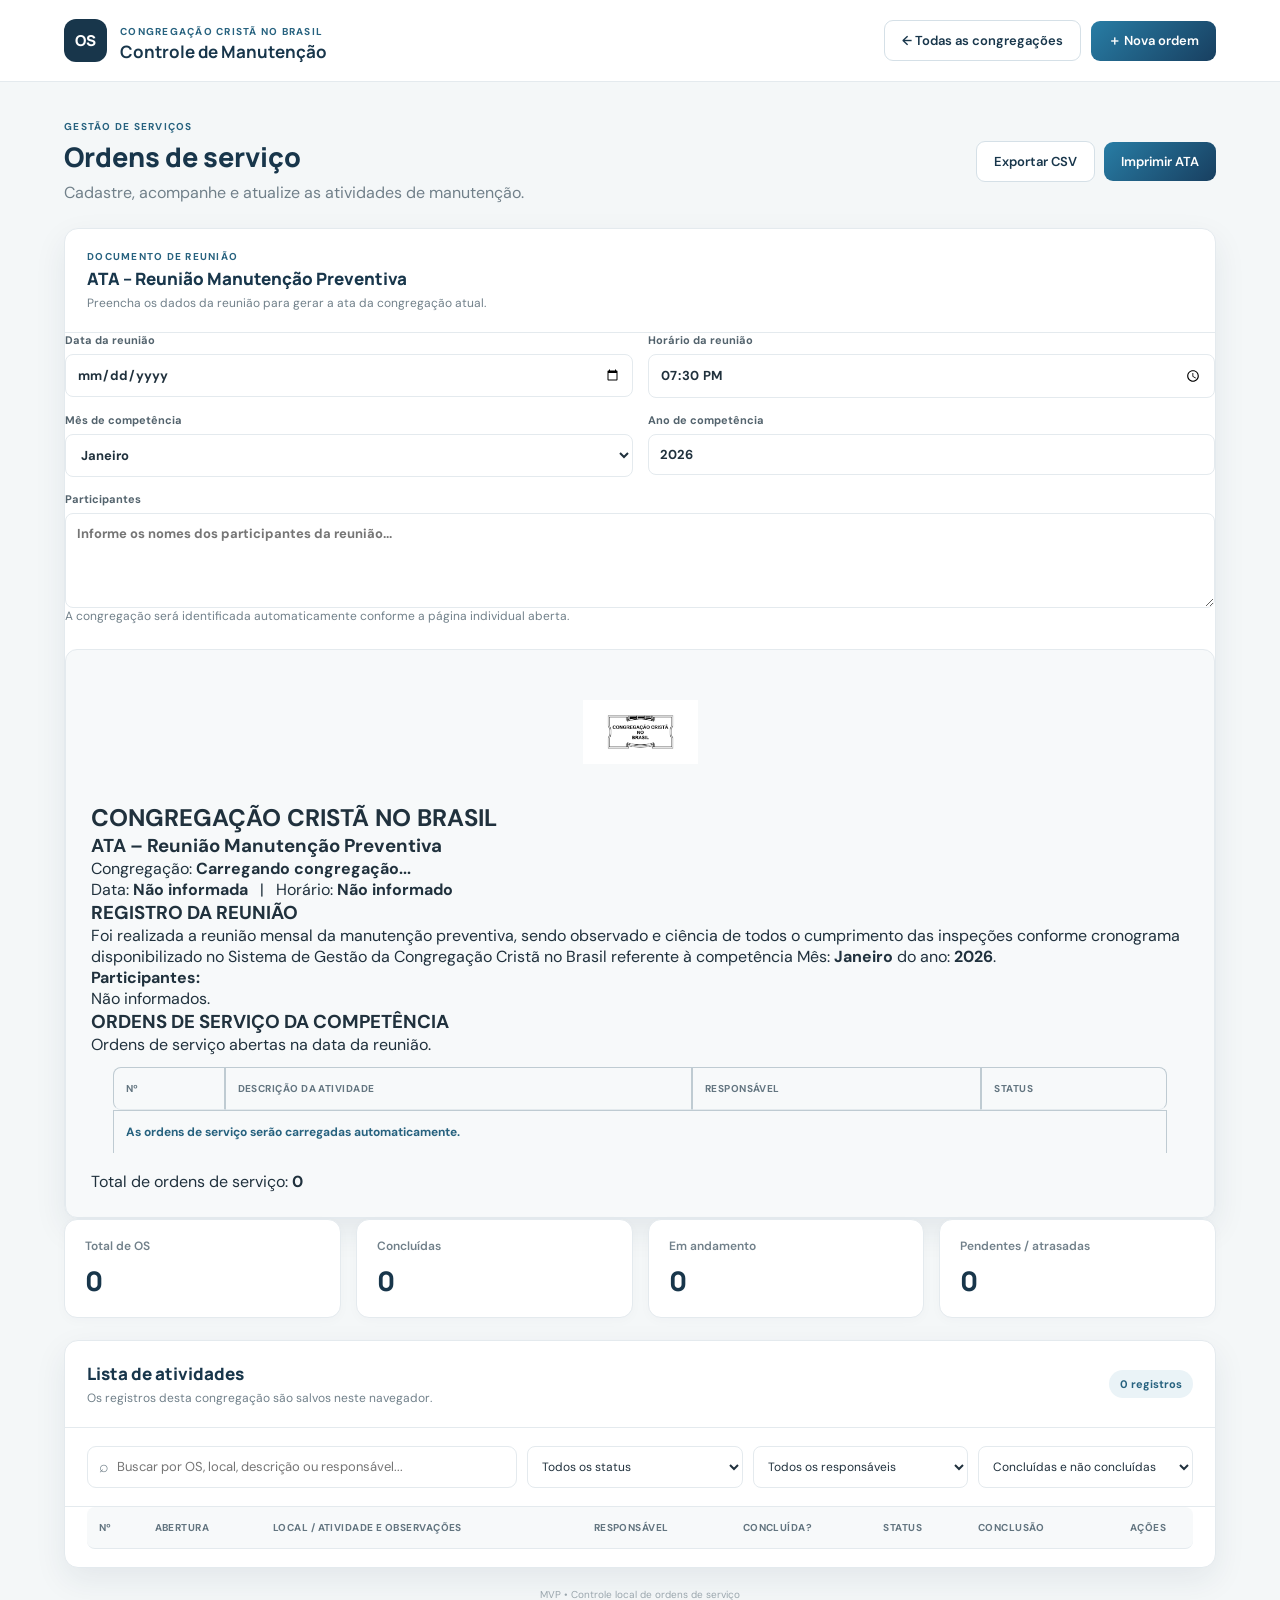
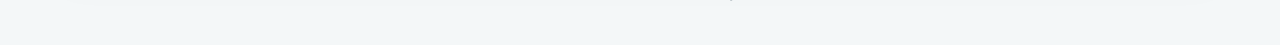
==== commit 3d910855: "atualização" ====
--- a/Igreja.html
+++ b/Igreja.html
@@ -426,4 +426,4 @@
   </dialog>
 
 </body>
-</html>
+</html>
--- a/style.css
+++ b/style.css
@@ -1,3 +1,4 @@
+
 
 @import url('https://fonts.googleapis.com/css2?family=DM+Sans:wght@400;500;600;700&family=Manrope:wght@500;600;700;800&display=swap');
 
@@ -922,23 +923,19 @@
 
 /* Logo da CCB no estado vazio */
 
-/* LOGO CCB - SEÇÃO DE BOAS-VINDAS */
-
 .empty-state-main::before {
     content: "";
     display: block;
 
-    width: 600px !important; /* Ajuste para telas maiores */
-    height: 400px !important; /* Ajuste para telas maiores */
-
-    max-width: 100%; /* Garantir que não ultrapasse a largura da tela */
-
-    margin: 0 auto 25px; /* Centralizar e adicionar espaçamento inferior */
-
-    background-image: url("./Logoccb.avif"); /* Logo da CCB */
-    background-repeat: no-repeat; /* Não repetir a imagem */
+    width: 240px;
+    height: 150px;
+
+    margin: 0 auto 22px;
+
+    background-image: url("./Logoccb.avif");
+    background-repeat: no-repeat;
     background-position: center;
-    background-size: contain; /* Ajustar a imagem para caber no container */
+    background-size: contain;
 }
 
 .empty-state-main > i {
@@ -1533,19 +1530,11 @@
 }
 
 .logo-ccb {
-    display: block !important; /* Garantir que o logo seja exibido como bloco */
-    width: 280px !important; /* Definir largura fixa */
-    height: 280px !important; /* Definir altura fixa */
-
-    max-width: none !important; /* Remover limite de largura */
-    max-height: none !important; /* Remover limite de altura */
-
-    object-fit: contain; /* Garantir que a imagem se ajuste ao contêiner */
-    flex: 0 0 280px !important; /* Garantir que o contêiner flex tenha tamanho fixo */
-
-    background: transparent !important; /* Garantir fundo transparente */
-    border: none !important; /* Remover borda */
-    box-shadow: none !important; /* Remover sombra */
+    display: block;
+    width: 160px;
+    height: 160px;
+    object-fit: contain;
+    flex-shrink: 0;
 }
 .hero-texto {
     display: flex;
@@ -1800,11 +1789,6 @@
 
 @media (max-width: 760px) {
 
-    .empty-state-main::before {/* Ajuste para telas menores */
-    width: 280px !important;/* Ajuste para telas menores */
-    height: 220px !important;/* Ajuste para telas menores */
-}
-
     .topbar {
         padding: 12px 16px;
         min-height: 72px;
@@ -1849,9 +1833,8 @@
     }
 
     .logo-ccb {
-    width: 150px !important;
-    height: 150px !important;
-    flex: 0 0 150px !important;
+    width: 120px;
+    height: 120px;
 }
 
     .hero-texto h2 {
@@ -2069,21 +2052,6 @@
 
 @media (max-width: 420px) {
 
-    .empty-state-main::before {/* Ajuste para celulares pequenos */
-    width: 220px !important;/* Ajuste para celulares pequenos */
-    height: 180px !important; /* Ajuste para celulares pequenos */
-}
-
-
-
-
-    .empty-state-main::before {
-    width: 220px !important;
-    height: 180px !important;
-    }
-
-
-
     .topbar {
         align-items: flex-start;
     }
@@ -2155,10 +2123,9 @@
     }
 
     .logo-ccb {
-    width: 120px !important;
-    height: 120px !important;
-    flex: 0 0 120px !important;
-}
+        width: 100px;
+        height: 100px;
+    }
 }
 
     .hero-texto h2 {
@@ -2529,199 +2496,204 @@
         gap: 25px;
     }
 }
-
-
-/* =========================================
-   44. IMPRESSÃO DA ATA - CORRIGIDA
-========================================= */
+ 
+
+/* =========================================================
+   IMPRESSÃO DA ATA - VERSÃO ÚNICA E CORRIGIDA
+========================================================= */
+
+@page {
+    size: A4 portrait;
+    margin: 15mm;
+}
 
 @media print {
 
-    /* Configuração geral */
-
-    @page {
-        size: A4;
-        margin: 12mm;
-    }
+    /* Fundo e página */
 
     body.imprimindo-ata {
+        margin: 0 !important;
+        padding: 0 !important;
+        min-height: 0 !important;
         background: #ffffff !important;
-        color: #111111 !important;
-        min-height: auto !important;
-    }
-
-    /* Oculta os elementos externos ao conteúdo principal */
-
-    body.imprimindo-ata > .topbar,
-    body.imprimindo-ata > dialog {
-        display: none !important;
-    }
-
-    /* Mantém o container principal visível */
-
-    body.imprimindo-ata > main.container {
+        color: #000000 !important;
+    }
+
+    /*
+       Esconde visualmente a página inteira.
+       Não usa display:none nos elementos pais,
+       para não bloquear a exibição da ATA.
+    */
+
+    body.imprimindo-ata * {
+        visibility: hidden !important;
+    }
+
+    /* Mantém o painel da ATA */
+
+    body.imprimindo-ata #painelAta {
         display: block !important;
+        position: static !important;
         width: 100% !important;
         max-width: none !important;
         margin: 0 !important;
         padding: 0 !important;
-    }
-
-    /* Oculta todas as seções do painel, exceto a ATA */
-
-    body.imprimindo-ata > main.container > :not(#secaoAta) {
+        border: none !important;
+        box-shadow: none !important;
+        background: #ffffff !important;
+        overflow: visible !important;
+        visibility: visible !important;
+    }
+
+    /* Esconde os elementos de configuração */
+
+    body.imprimindo-ata #painelAta .ata-header,
+    body.imprimindo-ata #painelAta .ata-form,
+    body.imprimindo-ata #painelAta #btnImprimir {
         display: none !important;
     }
 
-    /* Exibe a seção da ATA */
-
-    body.imprimindo-ata #secaoAta {
+    /* Esconde os demais elementos do painel */
+
+    body.imprimindo-ata #painelAta > * {
+        visibility: hidden !important;
+    }
+
+    /* Exibe a área de visualização e seu conteúdo */
+
+    body.imprimindo-ata #painelAta #ataDocumento,
+    body.imprimindo-ata #painelAta #ataDocumento * {
+        visibility: visible !important;
+    }
+
+    body.imprimindo-ata #ataDocumento {
         display: block !important;
         position: static !important;
-
         width: 100% !important;
         max-width: none !important;
-
         margin: 0 !important;
         padding: 0 !important;
-
         border: none !important;
+        box-shadow: none !important;
         border-radius: 0 !important;
-        box-shadow: none !important;
-
         background: #ffffff !important;
-    }
-
-    /* Oculta formulário e botão de impressão */
-
-    body.imprimindo-ata #secaoAta .ata-header,
-    body.imprimindo-ata #secaoAta .ata-form {
-        display: none !important;
-    }
-
-    /* Área de visualização */
-
-    body.imprimindo-ata #secaoAta .ata-preview {
+        overflow: visible !important;
+    }
+
+    /* Documento */
+
+    body.imprimindo-ata #ataDocumento .ata-documento {
         display: block !important;
-
-        width: 100% !important;
-        margin: 0 !important;
-        padding: 0 !important;
-
-        border: none !important;
-        border-radius: 0 !important;
-        box-shadow: none !important;
-
-        background: #ffffff !important;
-    }
-
-    /* Documento */
-
-    body.imprimindo-ata #secaoAta .ata-documento {
-        display: block !important;
-
         width: 100% !important;
         max-width: none !important;
         min-height: 0 !important;
-
-        margin: 0 !important;
-        padding: 5mm !important;
-
+        margin: 0 auto !important;
+        padding: 3mm !important;
         border: none !important;
         box-shadow: none !important;
-
         background: #ffffff !important;
-        color: #111111 !important;
-
+        color: #000000 !important;
         font-family: Arial, sans-serif !important;
-        font-size: 11pt !important;
+        font-size: 10pt !important;
         line-height: 1.6 !important;
     }
 
     /* Logo */
 
-    body.imprimindo-ata #secaoAta .ata-logo {
+    body.imprimindo-ata .ata-logo {
         display: block !important;
-
-        width: 100px !important;
-        height: 100px !important;
-
+        width: 90px !important;
+        height: 90px !important;
+        max-width: none !important;
+        object-fit: contain !important;
         margin: 0 auto 12px !important;
-
-        object-fit: contain !important;
         background: transparent !important;
     }
 
     /* Cabeçalho */
 
     body.imprimindo-ata .ata-documento-header {
+        display: block !important;
         text-align: center !important;
-        margin-bottom: 25px !important;
+        margin-bottom: 24px !important;
     }
 
     body.imprimindo-ata .ata-documento-header h2 {
         font-size: 15pt !important;
-        color: #111111 !important;
+        color: #000000 !important;
+        margin-bottom: 8px !important;
     }
 
     body.imprimindo-ata .ata-documento-header h3 {
         font-size: 13pt !important;
-        color: #111111 !important;
-    }
-
-    /* Texto */
+        color: #000000 !important;
+        margin-bottom: 12px !important;
+    }
+
+    /* Textos */
 
     body.imprimindo-ata .ata-documento p {
         font-size: 10pt !important;
-        color: #111111 !important;
+        color: #000000 !important;
+        margin-bottom: 12px !important;
     }
 
     body.imprimindo-ata .ata-texto {
         text-align: justify !important;
         margin-top: 20px !important;
+        margin-bottom: 20px !important;
     }
 
     body.imprimindo-ata .ata-documento > h3 {
-        color: #111111 !important;
         font-size: 11pt !important;
+        color: #000000 !important;
+        margin: 20px 0 10px !important;
+        page-break-after: avoid !important;
     }
 
     /* Participantes */
 
-    body.imprimindo-ata #ataPrintParticipantes {
+    body.imprimindo-ata #ataParticipantesTexto {
+        min-height: 60px !important;
         white-space: pre-line !important;
-        min-height: 70px !important;
         font-size: 10pt !important;
-    }
-
-    /* Tabela de ordens de serviço */
+        line-height: 1.7 !important;
+    }
+
+    /* Tabela */
 
     body.imprimindo-ata .ata-tabela-container {
+        display: block !important;
         width: 100% !important;
         overflow: visible !important;
     }
 
     body.imprimindo-ata .ata-tabela {
+        display: table !important;
         width: 100% !important;
         min-width: 0 !important;
-
-        margin-top: 12px !important;
-
         border-collapse: collapse !important;
         table-layout: auto !important;
-
+        margin-top: 12px !important;
         font-size: 9pt !important;
+    }
+
+    body.imprimindo-ata .ata-tabela thead {
+        display: table-header-group !important;
+    }
+
+    body.imprimindo-ata .ata-tabela tr {
+        break-inside: avoid !important;
+        page-break-inside: avoid !important;
     }
 
     body.imprimindo-ata .ata-tabela th,
     body.imprimindo-ata .ata-tabela td {
+        border: 1px solid #555555 !important;
         padding: 7px !important;
-
-        border: 1px solid #777777 !important;
-
-        color: #111111 !important;
+        color: #000000 !important;
         background: #ffffff !important;
-
+        text-align: left !important;
         overflow-wrap: anywhere !important;
     }
 
@@ -2730,35 +2702,49 @@
         font-weight: bold !important;
     }
 
-    body.imprimindo-ata .ata-tabela tr {
-        break-inside: avoid !important;
+    /* Total */
+
+    body.imprimindo-ata #ataTotalOS {
+        color: #000000 !important;
+        font-weight: bold !important;
     }
 
     /* Assinaturas */
 
-    body.imprimindo-ata .ata-assinaturas {
-        display: grid !important;
-        grid-template-columns: 1fr 1fr !important;
-
-        gap: 45px !important;
-        margin-top: 75px !important;
-
+    body.imprimindo-ata .print-signatures {
+        display: flex !important;
+        visibility: visible !important;
+        justify-content: space-between !important;
+        align-items: flex-end !important;
+        gap: 40px !important;
+        width: 100% !important;
+        margin: 70px 0 20px !important;
         break-inside: avoid !important;
         page-break-inside: avoid !important;
     }
 
-    body.imprimindo-ata .ata-assinaturas div {
-        color: #111111 !important;
-        font-size: 10pt !important;
-    }
-
-    body.imprimindo-ata .ata-assinaturas span {
+    body.imprimindo-ata .signature {
         display: block !important;
-        border-top: 1px solid #222222 !important;
+        visibility: visible !important;
+        flex: 1 !important;
+        text-align: center !important;
+        color: #000000 !important;
+        font-size: 9pt !important;
+    }
+
+    body.imprimindo-ata .signature span {
+        display: block !important;
+        width: 100% !important;
+        border-top: 1px solid #000000 !important;
         margin-bottom: 9px !important;
     }
 
-    /* Evita sombras e cores desnecessárias */
+    body.imprimindo-ata .signature strong {
+        color: #000000 !important;
+        font-size: 9pt !important;
+    }
+
+    /* Remove efeitos visuais */
 
     body.imprimindo-ata * {
         box-shadow: none !important;
@@ -2766,368 +2752,4 @@
         -webkit-print-color-adjust: exact !important;
         print-color-adjust: exact !important;
     }
-}
- 
-/* =========================================================
-   IMPRESSÃO EXCLUSIVA DA ATA - FORMATO A4
-========================================================= */
-
-@page {
-    size: A4 portrait;
-    margin: 15mm;
-}
-
-@media print {
-
-    body.imprimindo-ata {
-        background: #ffffff !important;
-        color: #000000 !important;
-        font-family: Arial, sans-serif !important;
-    }
-
-    /* Oculta todos os elementos principais da página. */
-    body.imprimindo-ata > * {
-        display: none !important;
-    }
-
-    /* Mantém somente o conteúdo principal. */
-    body.imprimindo-ata > main.container {
-        display: block !important;
-        width: 100% !important;
-        max-width: none !important;
-        margin: 0 !important;
-        padding: 0 !important;
-    }
-
-    /* Oculta os demais cards da página. */
-    body.imprimindo-ata main.container > * {
-        display: none !important;
-    }
-
-    /* Mantém o painel da ATA. */
-    body.imprimindo-ata #painelAta {
-        display: block !important;
-        width: 100% !important;
-        margin: 0 !important;
-        padding: 0 !important;
-        border: none !important;
-        box-shadow: none !important;
-        background: #ffffff !important;
-    }
-
-    /* Oculta a área de configuração. */
-    body.imprimindo-ata #painelAta > * {
-        display: none !important;
-    }
-
-    /* Mostra somente o documento. */
-    body.imprimindo-ata #painelAta > #ataDocumento {
-        display: block !important;
-        width: 100% !important;
-        padding: 0 !important;
-        margin: 0 !important;
-        border: none !important;
-        box-shadow: none !important;
-        background: #ffffff !important;
-        color: #000000 !important;
-    }
-
-    .ata-cabecalho {
-        text-align: center;
-        margin-bottom: 25px;
-    }
-
-    .ata-logo {
-        display: block !important;
-        width: 90px !important;
-        height: auto !important;
-        object-fit: contain;
-        margin: 0 auto 12px;
-    }
-
-    .ata-cabecalho h2 {
-        font-size: 15pt;
-        margin: 5px 0;
-        color: #000000 !important;
-    }
-
-    .ata-cabecalho h3 {
-        font-size: 13pt;
-        margin: 10px 0 15px;
-        color: #000000 !important;
-    }
-
-    .ata-cabecalho p,
-    .ata-conteudo p {
-        font-size: 10.5pt;
-        line-height: 1.6;
-        color: #000000 !important;
-    }
-
-    .ata-conteudo h3 {
-        font-size: 11pt;
-        margin-top: 22px;
-        color: #000000 !important;
-    }
-
-    .ata-table-wrap {
-        overflow: visible !important;
-        width: 100% !important;
-    }
-
-    .ata-tabela {
-        width: 100% !important;
-        border-collapse: collapse !important;
-        margin-top: 12px;
-        font-size: 9pt;
-    }
-
-    .ata-tabela th,
-    .ata-tabela td {
-        border: 1px solid #555555 !important;
-        padding: 7px !important;
-        text-align: left;
-        color: #000000 !important;
-        background: #ffffff !important;
-    }
-
-    .ata-tabela th {
-        font-weight: bold;
-    }
-
-    .ata-tabela tr {
-        break-inside: avoid;
-        page-break-inside: avoid;
-    }
-
-    .ata-total {
-        margin-top: 12px;
-        font-weight: bold;
-    }
-
-    .print-signatures {
-        display: flex !important;
-        justify-content: space-between;
-        gap: 35px;
-        margin-top: 65px;
-        width: 100%;
-        page-break-inside: avoid;
-        break-inside: avoid;
-    }
-
-    .signature {
-        display: flex !important;
-        flex: 1;
-        flex-direction: column;
-        align-items: center;
-        text-align: center;
-    }
-
-    .signature span {
-        display: block !important;
-        width: 100%;
-        border-top: 1px solid #000000;
-        margin-bottom: 8px;
-    }
-
-    .signature strong {
-        font-size: 8pt;
-        color: #000000 !important;
-    }
-
-}
-
-
-/* =========================================================
-   IMPRESSÃO DA ATA - CONTROLE DE MANUTENÇÃO CCB
-   Exibe somente o documento da ATA
-========================================================= */
-
-@media print {
-
-    @page {
-        size: A4 portrait;
-        margin: 15mm;
-    }
-
-    /* Oculta todo o conteúdo da página */
-    body.imprimindo-ata * {
-        visibility: hidden !important;
-    }
-
-    /* Mantém somente a ATA visível */
-    body.imprimindo-ata #ataDocumento,
-    body.imprimindo-ata #ataDocumento * {
-        visibility: visible !important;
-    }
-
-    /* Posiciona a ATA para impressão */
-    body.imprimindo-ata #ataDocumento {
-        display: block !important;
-        position: absolute !important;
-        top: 0 !important;
-        left: 0 !important;
-        width: 100% !important;
-        max-width: none !important;
-        margin: 0 !important;
-        padding: 0 !important;
-        border: none !important;
-        border-radius: 0 !important;
-        box-shadow: none !important;
-        background: #ffffff !important;
-        color: #000000 !important;
-        overflow: visible !important;
-    }
-
-    /* Configurações gerais */
-    body.imprimindo-ata {
-        background: #ffffff !important;
-        color: #000000 !important;
-        margin: 0 !important;
-        padding: 0 !important;
-    }
-
-    /* Cabeçalho da ATA */
-    body.imprimindo-ata .ata-cabecalho {
-        display: block !important;
-        text-align: center !important;
-        margin-bottom: 25px !important;
-        color: #000000 !important;
-    }
-
-    body.imprimindo-ata .ata-logo {
-        display: block !important;
-        width: 85px !important;
-        height: auto !important;
-        max-height: 100px !important;
-        object-fit: contain !important;
-        margin: 0 auto 12px !important;
-    }
-
-    body.imprimindo-ata .ata-cabecalho h2 {
-        font-size: 17px !important;
-        margin: 8px 0 !important;
-        color: #000000 !important;
-    }
-
-    body.imprimindo-ata .ata-cabecalho h3 {
-        font-size: 14px !important;
-        margin: 8px 0 15px !important;
-        color: #000000 !important;
-    }
-
-    body.imprimindo-ata .ata-cabecalho p {
-        font-size: 11px !important;
-        margin: 7px 0 !important;
-        color: #000000 !important;
-    }
-
-    /* Conteúdo */
-    body.imprimindo-ata .ata-conteudo {
-        display: block !important;
-        color: #000000 !important;
-        font-size: 11px !important;
-        line-height: 1.6 !important;
-    }
-
-    body.imprimindo-ata .ata-conteudo h3 {
-        font-size: 12px !important;
-        margin: 20px 0 10px !important;
-        color: #000000 !important;
-        page-break-after: avoid !important;
-    }
-
-    body.imprimindo-ata .ata-conteudo p {
-        color: #000000 !important;
-    }
-
-    body.imprimindo-ata .ata-participantes {
-        margin: 18px 0 !important;
-        color: #000000 !important;
-    }
-
-    /* Tabela */
-    body.imprimindo-ata .ata-table-wrap {
-        display: block !important;
-        width: 100% !important;
-        overflow: visible !important;
-        margin-top: 10px !important;
-    }
-
-    body.imprimindo-ata .ata-tabela {
-        display: table !important;
-        width: 100% !important;
-        border-collapse: collapse !important;
-        color: #000000 !important;
-        font-size: 10px !important;
-    }
-
-    body.imprimindo-ata .ata-tabela thead {
-        display: table-header-group !important;
-    }
-
-    body.imprimindo-ata .ata-tabela tr {
-        page-break-inside: avoid !important;
-    }
-
-    body.imprimindo-ata .ata-tabela th,
-    body.imprimindo-ata .ata-tabela td {
-        border: 1px solid #555555 !important;
-        padding: 8px 6px !important;
-        color: #000000 !important;
-        background: #ffffff !important;
-        text-align: left !important;
-    }
-
-    body.imprimindo-ata .ata-tabela th {
-        background: #eeeeee !important;
-        font-weight: bold !important;
-    }
-
-    /* Total */
-    body.imprimindo-ata .ata-total {
-        margin-top: 12px !important;
-        text-align: right !important;
-        font-weight: bold !important;
-        color: #000000 !important;
-    }
-
-    /* Assinaturas */
-    body.imprimindo-ata .print-signatures {
-        display: flex !important;
-        justify-content: space-between !important;
-        align-items: flex-end !important;
-        gap: 35px !important;
-        width: 100% !important;
-        margin-top: 75px !important;
-        page-break-inside: avoid !important;
-        color: #000000 !important;
-    }
-
-    body.imprimindo-ata .signature {
-        display: flex !important;
-        flex: 1 !important;
-        flex-direction: column !important;
-        text-align: center !important;
-        color: #000000 !important;
-    }
-
-    body.imprimindo-ata .signature span {
-        display: block !important;
-        width: 100% !important;
-        border-top: 1px solid #000000 !important;
-        margin-bottom: 8px !important;
-    }
-
-    body.imprimindo-ata .signature strong {
-        font-size: 9px !important;
-        color: #000000 !important;
-    }
-
-    /* Evita elementos decorativos */
-    body.imprimindo-ata .ata-documento button,
-    body.imprimindo-ata .ata-documento input {
-        display: none !important;
-    }
-
-}
+}
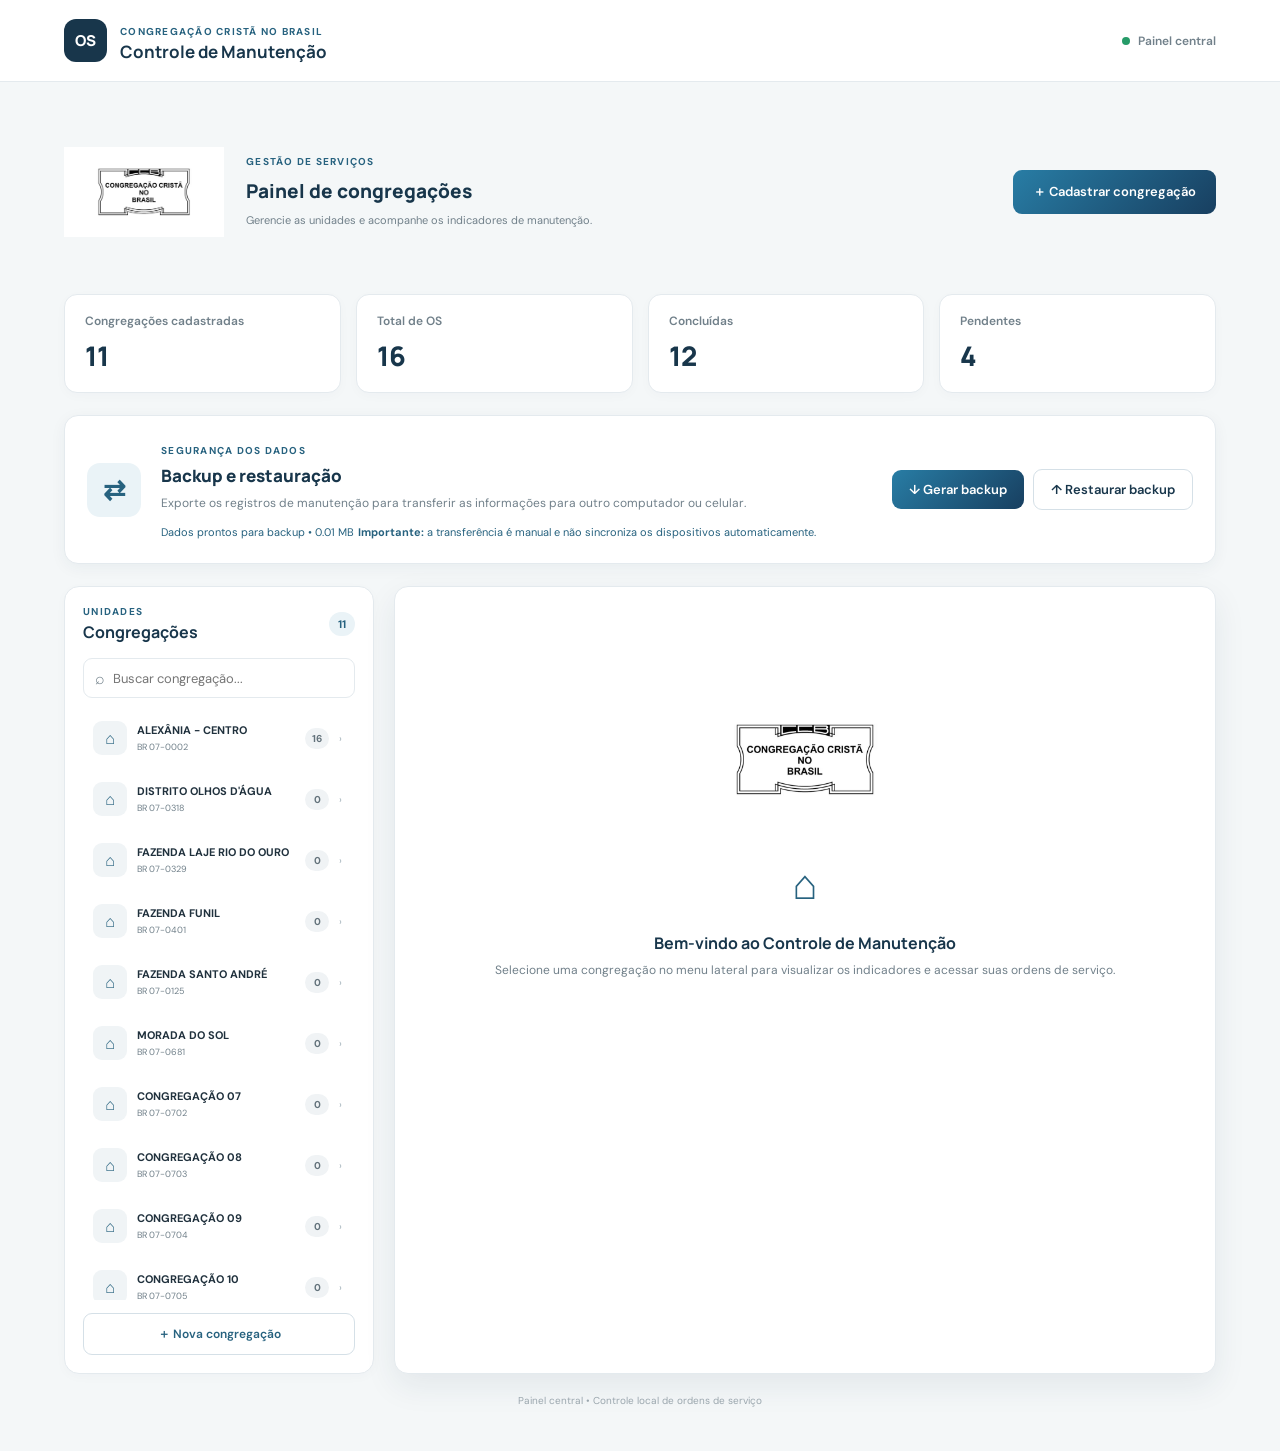
==== commit d279bf78: "atualização" ====
--- a/Igreja.html
+++ b/Igreja.html
@@ -1,429 +1,502 @@
+
 
 <!DOCTYPE html>
 <html lang="pt-BR">
 
 <head>
-  <meta charset="UTF-8">
-  <meta name="viewport" content="width=device-width, initial-scale=1.0">
-  <meta name="theme-color" content="#18364b">
-
-  <title>Ordens de Serviço | Controle de Manutenção</title>
-
-  <link rel="stylesheet" href="./style.css">
-  <script src="./script.js" defer></script>
+    <meta charset="UTF-8">
+    <meta name="viewport" content="width=device-width, initial-scale=1.0">
+    <meta name="theme-color" content="#18364b">
+
+    <meta
+        name="description"
+        content="Sistema de controle de manutenção das congregações da Congregação Cristã no Brasil."
+    >
+
+    <title>Controle de Manutenção | Painel Central</title>
+
+    <link rel="stylesheet" href="./style.css">
+
+    <script src="./script.js" defer></script>
 </head>
 
-<body data-page="igreja">
-
-  <header class="topbar">
-    <a class="brand brand-link" href="index.html">
-      <div class="brand-mark">OS</div>
-      <div>
-        <span class="eyebrow">CONGREGAÇÃO CRISTÃ NO BRASIL</span>
-        <h1>Controle de Manutenção</h1>
-      </div>
-    </a>
-
-    <div class="topbar-actions">
-      <a class="btn btn-outline" href="index.html">← Todas as congregações</a>
-      <button class="btn btn-primary" id="btnNovaOS">＋ Nova ordem</button>
-    </div>
-  </header>
-
-  <main class="container">
-
-    <section class="intro">
-      <div>
-        <p class="eyebrow">GESTÃO DE SERVIÇOS</p>
-        <h2 id="nomeIgreja">Ordens de serviço</h2>
-        <p class="muted" id="codigoIgreja">
-          Cadastre, acompanhe e atualize as atividades de manutenção.
-        </p>
-      </div>
-
-      <div class="intro-actions">
-        <button class="btn btn-outline" id="btnExportar">Exportar CSV</button>
-        <button class="btn btn-primary" id="btnImprimir">Imprimir ATA</button>
-      </div>
-    </section>
-
-    <!-- =========================================
-         ATA DA REUNIÃO MENSAL
-    ========================================== -->
-
-    <section class="panel ata-panel" id="painelAta">
-
-      <div class="panel-heading">
-        <div>
-          <p class="eyebrow">DOCUMENTO DE REUNIÃO</p>
-          <h3>ATA – Reunião Manutenção Preventiva</h3>
-          <p class="muted small">
-            Preencha os dados da reunião para gerar a ata da congregação atual.
-          </p>
+<body data-page="painel">
+
+    <!-- =================================================
+         CABEÇALHO
+    ================================================== -->
+
+    <header class="topbar">
+
+        <a
+            class="brand brand-link"
+            href="index.html"
+            aria-label="Página inicial do Controle de Manutenção"
+        >
+
+            <div class="brand-mark" aria-hidden="true">
+                OS
+            </div>
+
+            <div>
+
+                <span class="eyebrow">
+                    CONGREGAÇÃO CRISTÃ NO BRASIL
+                </span>
+
+                <h1>Controle de Manutenção</h1>
+
+            </div>
+
+        </a>
+
+        <div class="topbar-tag">
+
+            <span class="online-dot" aria-hidden="true"></span>
+
+            Painel central
+
         </div>
-      </div>
-
-      <div class="ata-config">
-
-        <div class="form-grid">
-
-          <label>
-            Data da reunião
-            <input type="date" id="ataData" required>
-          </label>
-
-          <label>
-            Horário da reunião
-            <input type="time" id="ataHorario" value="19:30">
-          </label>
-
-          <label>
-            Mês de competência
-            <select id="ataMes">
-              <option value="Janeiro">Janeiro</option>
-              <option value="Fevereiro">Fevereiro</option>
-              <option value="Março">Março</option>
-              <option value="Abril">Abril</option>
-              <option value="Maio">Maio</option>
-              <option value="Junho">Junho</option>
-              <option value="Julho">Julho</option>
-              <option value="Agosto">Agosto</option>
-              <option value="Setembro">Setembro</option>
-              <option value="Outubro">Outubro</option>
-              <option value="Novembro">Novembro</option>
-              <option value="Dezembro">Dezembro</option>
-            </select>
-          </label>
-
-          <label>
-            Ano de competência
-            <input type="number" id="ataAno" min="2026" value="2026">
-          </label>
-
-          <label class="full">
-            Participantes
-            <textarea
-              id="ataParticipantes"
-              rows="3"
-              placeholder="Informe os nomes dos participantes da reunião..."
-            ></textarea>
-          </label>
-
-        </div>
-
-        <p class="muted small">
-          A congregação será identificada automaticamente conforme a página individual aberta.
-        </p>
-
-      </div>
-
-      <div class="ata-preview" id="ataDocumento">
-
-        <div class="ata-cabecalho">
-          <img
-            src="./Logoccb.avif"
-            alt="Logo Congregação Cristã no Brasil"
-            class="ata-logo"
-          >
-
-          <h2>CONGREGAÇÃO CRISTÃ NO BRASIL</h2>
-          <h3>ATA – Reunião Manutenção Preventiva</h3>
-
-          <p>
-            Congregação:
-            <strong id="ataNomeIgreja">Carregando congregação...</strong>
-          </p>
-
-          <p>
-            Data:
-            <strong id="ataDataTexto">Não informada</strong>
-            &nbsp; | &nbsp;
-            Horário:
-            <strong id="ataHorarioTexto">Não informado</strong>
-          </p>
-        </div>
-
-        <div class="ata-conteudo">
-
-          <h3>REGISTRO DA REUNIÃO</h3>
-
-          <p id="ataTexto">
-            Foi realizada a reunião mensal da manutenção preventiva,
-            sendo observado e ciência de todos o cumprimento das inspeções
-            conforme cronograma disponibilizado no Sistema de Gestão da
-            Congregação Cristã no Brasil referente à competência
-            Mês: <strong id="ataMesTexto">Janeiro</strong>
-            do ano: <strong id="ataAnoTexto">2026</strong>.
-          </p>
-
-          <div class="ata-participantes">
-            <strong>Participantes:</strong>
-            <p id="ataParticipantesTexto">Não informados.</p>
-          </div>
-
-          <h3>ORDENS DE SERVIÇO DA COMPETÊNCIA</h3>
-
-          <p class="ata-periodo">
-            Ordens de serviço abertas na data da reunião.
-          </p>
-
-          <div class="table-wrap ata-table-wrap">
-            <table class="ata-tabela">
-              <thead>
-                <tr>
-                  <th>Nº</th>
-                  <th>Descrição da atividade</th>
-                  <th>Responsável</th>
-                  <th>Status</th>
-                </tr>
-              </thead>
-
-              <tbody id="ataTabelaOS">
-                <tr>
-                  <td colspan="4">
-                    As ordens de serviço serão carregadas automaticamente.
-                  </td>
-                </tr>
-              </tbody>
-            </table>
-          </div>
-
-          <p class="ata-total">
-            Total de ordens de serviço:
-            <strong id="ataTotalOS">0</strong>
-          </p>
-
-        </div>
-
-        <footer class="print-signatures" aria-label="Assinaturas para impressão">
-
-          <div class="signature">
-            <span></span>
-            <strong>ASSINATURA - MINISTÉRIO</strong>
-          </div>
-
-          <div class="signature">
-            <span></span>
-            <strong>ASSINATURA - RESPONSÁVEL PELA MANUTENÇÃO</strong>
-          </div>
+
+    </header>
+
+
+    <!-- =================================================
+         CONTEÚDO PRINCIPAL
+    ================================================== -->
+
+    <main class="container central-container">
+
+
+        <!-- =================================================
+             APRESENTAÇÃO
+        ================================================== -->
+
+        <section class="hero central-hero">
+
+            <div class="hero-apresentacao">
+
+                <img
+                    src="./Logoccb.avif"
+                    alt="Logo da Congregação Cristã no Brasil"
+                    class="logo-ccb"
+                >
+
+                <div class="hero-texto">
+
+                    <p class="eyebrow">
+                        GESTÃO DE SERVIÇOS
+                    </p>
+
+                    <h2>Painel de congregações</h2>
+
+                    <p class="muted">
+                        Gerencie as unidades e acompanhe os indicadores
+                        de manutenção.
+                    </p>
+
+                </div>
+
+            </div>
+
+            <button
+                class="btn btn-primary btn-add-top"
+                type="button"
+                id="btnNovaIgrejaTopo"
+            >
+
+                ＋ Cadastrar congregação
+
+            </button>
+
+        </section>
+
+
+        <!-- =================================================
+             INDICADORES GERAIS
+        ================================================== -->
+
+        <section
+            class="stats stats-central"
+            aria-label="Resumo geral das manutenções"
+        >
+
+            <article class="stat-card">
+
+                <span>Congregações cadastradas</span>
+
+                <strong id="totalIgrejas">11</strong>
+
+            </article>
+
+
+            <article class="stat-card">
+
+                <span>Total de OS</span>
+
+                <strong id="totalOSGeral">0</strong>
+
+            </article>
+
+
+            <article class="stat-card">
+
+                <span>Concluídas</span>
+
+                <strong id="concluidasGeral">0</strong>
+
+            </article>
+
+
+            <article class="stat-card">
+
+                <span>Pendentes</span>
+
+                <strong id="pendentesGeral">0</strong>
+
+            </article>
+
+        </section>
+
+
+        <!-- =================================================
+             BACKUP E RESTAURAÇÃO
+        ================================================== -->
+
+        <section
+            class="backup-card"
+            aria-label="Backup e restauração dos dados"
+        >
+
+            <div
+                class="backup-icon"
+                aria-hidden="true"
+            >
+                ⇄
+            </div>
+
+
+            <div class="backup-content">
+
+                <span class="eyebrow">
+                    SEGURANÇA DOS DADOS
+                </span>
+
+                <h3>Backup e restauração</h3>
+
+                <p>
+                    Exporte os registros de manutenção para transferir
+                    as informações para outro computador ou celular.
+                </p>
+
+                <small
+                    id="backupStatus"
+                    aria-live="polite"
+                >
+                    Último backup: gere um arquivo para salvar seus dados.
+                </small>
+
+                <small class="backup-info">
+
+                    <strong>Importante:</strong>
+
+                    a transferência é manual e não sincroniza
+                    os dispositivos automaticamente.
+
+                </small>
+
+            </div>
+
+
+            <div class="backup-actions">
+
+                <button
+                    type="button"
+                    class="btn btn-primary"
+                    id="btnGerarBackup"
+                >
+
+                    ↓ Gerar backup
+
+                </button>
+
+
+                <button
+                    type="button"
+                    class="btn btn-outline"
+                    id="btnRestaurarBackup"
+                >
+
+                    ↑ Restaurar backup
+
+                </button>
+
+
+                <input
+                    type="file"
+                    id="arquivoBackup"
+                    accept=".json,application/json"
+                    aria-label="Selecionar arquivo de backup"
+                    hidden
+                >
+
+            </div>
+
+        </section>
+
+
+        <!-- =================================================
+             ÁREA PRINCIPAL
+        ================================================== -->
+
+        <section class="central-workspace">
+
+
+            <!-- =============================================
+                 MENU LATERAL
+            ============================================== -->
+
+            <aside
+                class="church-sidebar"
+                aria-label="Menu de congregações"
+            >
+
+                <div class="sidebar-heading">
+
+                    <div>
+
+                        <p class="eyebrow">
+                            UNIDADES
+                        </p>
+
+                        <h3>Congregações</h3>
+
+                    </div>
+
+                    <span
+                        class="sidebar-total"
+                        id="totalIgrejasMenu"
+                    >
+                        11
+                    </span>
+
+                </div>
+
+
+                <!-- PESQUISA -->
+
+                <label class="search sidebar-search">
+
+                    <span aria-hidden="true">⌕</span>
+
+                    <input
+                        type="search"
+                        id="buscaIgreja"
+                        placeholder="Buscar congregação..."
+                        autocomplete="off"
+                        aria-label="Buscar congregação"
+                    >
+
+                </label>
+
+
+                <!-- LISTA DINÂMICA DE CONGREGAÇÕES -->
+
+                <nav
+                    class="church-nav"
+                    id="listaIgrejas"
+                    aria-live="polite"
+                    aria-label="Lista de congregações"
+                >
+
+                    <!-- Conteúdo gerado pelo JavaScript -->
+
+                </nav>
+
+
+                <!-- CADASTRAR CONGREGAÇÃO -->
+
+                <button
+                    class="btn btn-outline btn-new-sidebar"
+                    type="button"
+                    id="btnNovaIgreja"
+                >
+
+                    ＋ Nova congregação
+
+                </button>
+
+            </aside>
+
+
+            <!-- =============================================
+                 PAINEL DE INFORMAÇÕES
+            ============================================== -->
+
+            <section
+                class="church-details panel"
+                aria-label="Detalhes da congregação selecionada"
+                aria-live="polite"
+            >
+
+                <div id="detalhesIgreja">
+
+                    <!-- Informações inseridas pelo JavaScript -->
+
+                </div>
+
+            </section>
+
+        </section>
+
+
+        <!-- =================================================
+             RODAPÉ
+        ================================================== -->
+
+        <footer class="footer-note">
+
+            Painel central • Controle local de ordens de serviço
 
         </footer>
 
-      </div>
-
-    </section>
-
-    <!-- =========================================
-         INDICADORES DAS ORDENS DE SERVIÇO
-    ========================================== -->
-
-    <section class="stats" aria-label="Resumo das ordens">
-
-      <article class="stat-card">
-        <span>Total de OS</span>
-        <strong id="totalOS">0</strong>
-      </article>
-
-      <article class="stat-card">
-        <span>Concluídas</span>
-        <strong id="concluidas">0</strong>
-      </article>
-
-      <article class="stat-card">
-        <span>Em andamento</span>
-        <strong id="andamento">0</strong>
-      </article>
-
-      <article class="stat-card">
-        <span>Pendentes / atrasadas</span>
-        <strong id="pendentes">0</strong>
-      </article>
-
-    </section>
-
-    <!-- =========================================
-         LISTA DE ATIVIDADES
-    ========================================== -->
-
-    <section class="panel">
-
-      <div class="panel-heading">
-        <div>
-          <h3>Lista de atividades</h3>
-          <p class="muted small">
-            Os registros desta congregação são salvos neste navegador.
-          </p>
-        </div>
-
-        <span class="counter" id="contadorLista">0 registros</span>
-      </div>
-
-      <div class="filters">
-
-        <label class="search">
-          <span>⌕</span>
-          <input
-            type="search"
-            id="busca"
-            placeholder="Buscar por OS, local, descrição ou responsável..."
-          >
-        </label>
-
-        <select id="filtroStatus" aria-label="Filtrar por status">
-          <option value="">Todos os status</option>
-          <option>ABERTA</option>
-          <option>EM ANDAMENTO</option>
-          <option>N/OK</option>
-          <option>ATRASADA</option>
-          <option>CONCLUÍDA</option>
-        </select>
-
-        <select id="filtroResponsavel" aria-label="Filtrar por responsável">
-          <option value="">Todos os responsáveis</option>
-        </select>
-
-        <select id="filtroConclusao" aria-label="Filtrar por conclusão">
-          <option value="">Concluídas e não concluídas</option>
-          <option value="SIM">Somente concluídas</option>
-          <option value="NÃO">Somente não concluídas</option>
-        </select>
-
-      </div>
-
-      <div class="table-wrap">
-
-        <table>
-          <thead>
-            <tr>
-              <th>Nº</th>
-              <th>Abertura</th>
-              <th>Local / atividade e observações</th>
-              <th>Responsável</th>
-              <th>Concluída?</th>
-              <th>Status</th>
-              <th>Conclusão</th>
-              <th class="actions-col">Ações</th>
-            </tr>
-          </thead>
-
-          <tbody id="tabelaOS"></tbody>
-        </table>
-
-        <div class="empty-state" id="vazio" hidden>
-          <div class="empty-icon">⌕</div>
-          <strong>Nenhuma ordem encontrada</strong>
-          <p class="muted">
-            Altere os filtros ou cadastre uma nova ordem.
-          </p>
-        </div>
-
-      </div>
-
-    </section>
-
-    <p class="footer-note">MVP • Controle local de ordens de serviço</p>
-
-  </main>
-
-  <!-- =========================================
-       MODAL DE CADASTRO DE OS
-  ========================================== -->
-
-  <dialog id="modalOS">
-
-    <form id="formOS">
-
-      <div class="modal-header">
-        <div>
-          <p class="eyebrow">REGISTRO DE MANUTENÇÃO</p>
-          <h3 id="tituloModal">Nova ordem de serviço</h3>
-        </div>
-
-        <button
-          type="button"
-          class="icon-btn"
-          id="fecharModal"
-          aria-label="Fechar"
-        >×</button>
-      </div>
-
-      <input type="hidden" id="osId">
-
-      <div class="form-grid">
-
-        <label>
-          Número da OS
-          <input id="numero" type="number" min="1" required>
-        </label>
-
-        <label>
-          Data de abertura
-          <input id="dataAbertura" type="date" required>
-        </label>
-
-        <label class="full">
-          Local / descrição da atividade
-          <textarea
-            id="descricao"
-            rows="3"
-            required
-            placeholder="Ex.: Salão - verificar corrimão solto"
-          ></textarea>
-        </label>
-
-        <label class="full">
-          Observações
-          <textarea
-            id="observacoes"
-            rows="3"
-            placeholder="Registre detalhes do serviço, materiais utilizados, motivo da pendência etc."
-          ></textarea>
-        </label>
-
-        <label>
-          Responsável
-          <select id="responsavel" required></select>
-        </label>
-
-        <label>
-          Status
-          <select id="status" required>
-            <option>ABERTA</option>
-            <option>EM ANDAMENTO</option>
-            <option>N/OK</option>
-            <option>ATRASADA</option>
-            <option>CONCLUÍDA</option>
-          </select>
-        </label>
-
-        <label>
-          Concluída?
-          <select id="concluida">
-            <option value="NÃO">NÃO</option>
-            <option value="SIM">SIM</option>
-          </select>
-        </label>
-
-        <label>
-          Data de conclusão
-          <input id="dataConclusao" type="date">
-        </label>
-
-      </div>
-
-      <div class="modal-footer">
-        <button type="button" class="btn btn-outline" id="cancelar">
-          Cancelar
-        </button>
-
-        <button type="submit" class="btn btn-primary">
-          Salvar ordem
-        </button>
-      </div>
-
-    </form>
-
-  </dialog>
+    </main>
+
+
+    <!-- =================================================
+         MODAL DE CADASTRO DE CONGREGAÇÃO
+    ================================================== -->
+
+    <dialog
+        id="modalIgreja"
+        class="modal-church"
+        aria-labelledby="tituloModalIgreja"
+    >
+
+        <form id="formIgreja">
+
+
+            <!-- CABEÇALHO DO MODAL -->
+
+            <div class="modal-header">
+
+                <div>
+
+                    <p class="eyebrow">
+                        CADASTRO DE UNIDADE
+                    </p>
+
+                    <h3 id="tituloModalIgreja">
+                        Nova congregação
+                    </h3>
+
+                    <p class="muted small">
+                        Preencha os dados para adicionar uma unidade
+                        ao menu lateral.
+                    </p>
+
+                </div>
+
+
+                <button
+                    class="icon-btn"
+                    type="button"
+                    id="fecharModalIgreja"
+                    aria-label="Fechar formulário"
+                >
+
+                    ×
+
+                </button>
+
+            </div>
+
+
+            <!-- CAMPOS DO FORMULÁRIO -->
+
+            <div class="form-grid">
+
+
+                <label class="full">
+
+                    Nome da congregação
+
+                    <input
+                        type="text"
+                        id="nomeNovaIgreja"
+                        maxlength="100"
+                        placeholder="Ex.: CONGREGAÇÃO CENTRAL"
+                        autocomplete="organization"
+                        required
+                    >
+
+                </label>
+
+
+                <label>
+
+                    Código de identificação
+
+                    <input
+                        type="text"
+                        id="codigoNovaIgreja"
+                        maxlength="30"
+                        placeholder="Ex.: 07-0800"
+                        required
+                    >
+
+                </label>
+
+
+                <label>
+
+                    Localidade / descrição
+
+                    <input
+                        type="text"
+                        id="descricaoNovaIgreja"
+                        maxlength="100"
+                        placeholder="Ex.: Setor Central"
+                    >
+
+                </label>
+
+
+            </div>
+
+
+            <!-- BOTÕES DO MODAL -->
+
+            <div class="modal-footer">
+
+                <button
+                    class="btn btn-outline"
+                    type="button"
+                    id="cancelarCadastroIgreja"
+                >
+
+                    Cancelar
+
+                </button>
+
+
+                <button
+                    class="btn btn-primary"
+                    type="submit"
+                >
+
+                    Salvar congregação
+
+                </button>
+
+            </div>
+
+
+        </form>
+
+    </dialog>
+
 
 </body>
+
 </html>
--- a/style.css
+++ b/style.css
@@ -1,3 +1,4 @@
+
 
 
 @import url('https://fonts.googleapis.com/css2?family=DM+Sans:wght@400;500;600;700&family=Manrope:wght@500;600;700;800&display=swap');
@@ -2302,454 +2303,4 @@
         border-top: 1px solid #222;
         margin-bottom: 9px;
     }
-}
-
-
-/* =========================================
-   42. ATA - REUNIÃO DE MANUTENÇÃO
-========================================= */
-
-.ata-section {
-    margin-top: 25px;
-    padding: 25px;
-}
-
-.ata-header {
-    display: flex;
-    align-items: center;
-    justify-content: space-between;
-    gap: 20px;
-    margin-bottom: 25px;
-}
-
-.ata-header h2 {
-    font: 800 21px Manrope, sans-serif;
-    color: var(--navy);
-    margin-bottom: 6px;
-}
-
-.ata-form {
-    padding-bottom: 25px;
-    border-bottom: 1px solid var(--line);
-}
-
-.ata-form textarea {
-    min-height: 110px;
-}
-
-.ata-preview {
-    margin-top: 25px;
-    padding: 25px;
-    background: #f7f9fa;
-    border: 1px solid var(--line);
-    border-radius: 12px;
-}
-
-.ata-documento {
-    max-width: 900px;
-    margin: auto;
-    padding: 45px;
-    background: white;
-    color: #202a30;
-    border: 1px solid #e1e5e8;
-    font-family: Arial, sans-serif;
-    line-height: 1.7;
-}
-
-.ata-documento-header {
-    text-align: center;
-    margin-bottom: 35px;
-}
-
-.ata-logo {
-    display: block;
-    width: 115px;
-    height: 115px;
-    object-fit: contain;
-    margin: 0 auto 12px;
-    background: transparent;
-}
-
-.ata-documento-header h2 {
-    font-size: 17px;
-    font-weight: 700;
-    margin-bottom: 7px;
-}
-
-.ata-documento-header h3 {
-    font-size: 16px;
-    margin-bottom: 12px;
-}
-
-.ata-documento p {
-    margin-bottom: 14px;
-    font-size: 13px;
-}
-
-.ata-texto {
-    text-align: justify;
-    margin-top: 25px;
-    margin-bottom: 25px !important;
-}
-
-.ata-documento > h3 {
-    font-size: 14px;
-    color: #18364b;
-    margin: 25px 0 12px;
-}
-
-#ataPrintParticipantes {
-    min-height: 90px;
-    white-space: pre-line;
-    font-size: 13px;
-    line-height: 2;
-}
-
-.ata-tabela-container {
-    width: 100%;
-    overflow-x: auto;
-}
-
-.ata-tabela {
-    width: 100%;
-    border-collapse: collapse;
-    margin-top: 12px;
-    font-size: 11px;
-}
-
-.ata-tabela th,
-.ata-tabela td {
-    border: 1px solid #bfcbd2;
-    padding: 10px;
-    text-align: left;
-}
-
-.ata-tabela th {
-    background: #eaf3f7;
-    color: #18364b;
-    font-weight: 700;
-}
-
-.ata-tabela td {
-    color: #202a30;
-}
-
-.ata-assinaturas {
-    display: grid;
-    grid-template-columns: 1fr 1fr;
-    gap: 50px;
-    margin-top: 85px;
-    page-break-inside: avoid;
-}
-
-.ata-assinaturas div {
-    text-align: center;
-    font-size: 11px;
-}
-
-.ata-assinaturas span {
-    display: block;
-    border-top: 1px solid #222;
-    margin-bottom: 9px;
-}
-
-/* =========================================
-   43. RESPONSIVIDADE DA ATA
-========================================= */
-
-@media (max-width: 760px) {
-
-    .ata-section {
-        padding: 16px;
-    }
-
-    .ata-header {
-        align-items: flex-start;
-        flex-direction: column;
-    }
-
-    .ata-header .btn {
-        width: 100%;
-    }
-
-    .ata-preview {
-        padding: 10px;
-    }
-
-    .ata-documento {
-        padding: 20px 14px;
-    }
-
-    .ata-documento-header h2 {
-        font-size: 14px;
-    }
-
-    .ata-documento-header h3 {
-        font-size: 13px;
-    }
-
-    .ata-tabela {
-        min-width: 500px;
-    }
-
-    .ata-assinaturas {
-        gap: 25px;
-    }
-}
- 
-
-/* =========================================================
-   IMPRESSÃO DA ATA - VERSÃO ÚNICA E CORRIGIDA
-========================================================= */
-
-@page {
-    size: A4 portrait;
-    margin: 15mm;
-}
-
-@media print {
-
-    /* Fundo e página */
-
-    body.imprimindo-ata {
-        margin: 0 !important;
-        padding: 0 !important;
-        min-height: 0 !important;
-        background: #ffffff !important;
-        color: #000000 !important;
-    }
-
-    /*
-       Esconde visualmente a página inteira.
-       Não usa display:none nos elementos pais,
-       para não bloquear a exibição da ATA.
-    */
-
-    body.imprimindo-ata * {
-        visibility: hidden !important;
-    }
-
-    /* Mantém o painel da ATA */
-
-    body.imprimindo-ata #painelAta {
-        display: block !important;
-        position: static !important;
-        width: 100% !important;
-        max-width: none !important;
-        margin: 0 !important;
-        padding: 0 !important;
-        border: none !important;
-        box-shadow: none !important;
-        background: #ffffff !important;
-        overflow: visible !important;
-        visibility: visible !important;
-    }
-
-    /* Esconde os elementos de configuração */
-
-    body.imprimindo-ata #painelAta .ata-header,
-    body.imprimindo-ata #painelAta .ata-form,
-    body.imprimindo-ata #painelAta #btnImprimir {
-        display: none !important;
-    }
-
-    /* Esconde os demais elementos do painel */
-
-    body.imprimindo-ata #painelAta > * {
-        visibility: hidden !important;
-    }
-
-    /* Exibe a área de visualização e seu conteúdo */
-
-    body.imprimindo-ata #painelAta #ataDocumento,
-    body.imprimindo-ata #painelAta #ataDocumento * {
-        visibility: visible !important;
-    }
-
-    body.imprimindo-ata #ataDocumento {
-        display: block !important;
-        position: static !important;
-        width: 100% !important;
-        max-width: none !important;
-        margin: 0 !important;
-        padding: 0 !important;
-        border: none !important;
-        box-shadow: none !important;
-        border-radius: 0 !important;
-        background: #ffffff !important;
-        overflow: visible !important;
-    }
-
-    /* Documento */
-
-    body.imprimindo-ata #ataDocumento .ata-documento {
-        display: block !important;
-        width: 100% !important;
-        max-width: none !important;
-        min-height: 0 !important;
-        margin: 0 auto !important;
-        padding: 3mm !important;
-        border: none !important;
-        box-shadow: none !important;
-        background: #ffffff !important;
-        color: #000000 !important;
-        font-family: Arial, sans-serif !important;
-        font-size: 10pt !important;
-        line-height: 1.6 !important;
-    }
-
-    /* Logo */
-
-    body.imprimindo-ata .ata-logo {
-        display: block !important;
-        width: 90px !important;
-        height: 90px !important;
-        max-width: none !important;
-        object-fit: contain !important;
-        margin: 0 auto 12px !important;
-        background: transparent !important;
-    }
-
-    /* Cabeçalho */
-
-    body.imprimindo-ata .ata-documento-header {
-        display: block !important;
-        text-align: center !important;
-        margin-bottom: 24px !important;
-    }
-
-    body.imprimindo-ata .ata-documento-header h2 {
-        font-size: 15pt !important;
-        color: #000000 !important;
-        margin-bottom: 8px !important;
-    }
-
-    body.imprimindo-ata .ata-documento-header h3 {
-        font-size: 13pt !important;
-        color: #000000 !important;
-        margin-bottom: 12px !important;
-    }
-
-    /* Textos */
-
-    body.imprimindo-ata .ata-documento p {
-        font-size: 10pt !important;
-        color: #000000 !important;
-        margin-bottom: 12px !important;
-    }
-
-    body.imprimindo-ata .ata-texto {
-        text-align: justify !important;
-        margin-top: 20px !important;
-        margin-bottom: 20px !important;
-    }
-
-    body.imprimindo-ata .ata-documento > h3 {
-        font-size: 11pt !important;
-        color: #000000 !important;
-        margin: 20px 0 10px !important;
-        page-break-after: avoid !important;
-    }
-
-    /* Participantes */
-
-    body.imprimindo-ata #ataParticipantesTexto {
-        min-height: 60px !important;
-        white-space: pre-line !important;
-        font-size: 10pt !important;
-        line-height: 1.7 !important;
-    }
-
-    /* Tabela */
-
-    body.imprimindo-ata .ata-tabela-container {
-        display: block !important;
-        width: 100% !important;
-        overflow: visible !important;
-    }
-
-    body.imprimindo-ata .ata-tabela {
-        display: table !important;
-        width: 100% !important;
-        min-width: 0 !important;
-        border-collapse: collapse !important;
-        table-layout: auto !important;
-        margin-top: 12px !important;
-        font-size: 9pt !important;
-    }
-
-    body.imprimindo-ata .ata-tabela thead {
-        display: table-header-group !important;
-    }
-
-    body.imprimindo-ata .ata-tabela tr {
-        break-inside: avoid !important;
-        page-break-inside: avoid !important;
-    }
-
-    body.imprimindo-ata .ata-tabela th,
-    body.imprimindo-ata .ata-tabela td {
-        border: 1px solid #555555 !important;
-        padding: 7px !important;
-        color: #000000 !important;
-        background: #ffffff !important;
-        text-align: left !important;
-        overflow-wrap: anywhere !important;
-    }
-
-    body.imprimindo-ata .ata-tabela th {
-        background: #eeeeee !important;
-        font-weight: bold !important;
-    }
-
-    /* Total */
-
-    body.imprimindo-ata #ataTotalOS {
-        color: #000000 !important;
-        font-weight: bold !important;
-    }
-
-    /* Assinaturas */
-
-    body.imprimindo-ata .print-signatures {
-        display: flex !important;
-        visibility: visible !important;
-        justify-content: space-between !important;
-        align-items: flex-end !important;
-        gap: 40px !important;
-        width: 100% !important;
-        margin: 70px 0 20px !important;
-        break-inside: avoid !important;
-        page-break-inside: avoid !important;
-    }
-
-    body.imprimindo-ata .signature {
-        display: block !important;
-        visibility: visible !important;
-        flex: 1 !important;
-        text-align: center !important;
-        color: #000000 !important;
-        font-size: 9pt !important;
-    }
-
-    body.imprimindo-ata .signature span {
-        display: block !important;
-        width: 100% !important;
-        border-top: 1px solid #000000 !important;
-        margin-bottom: 9px !important;
-    }
-
-    body.imprimindo-ata .signature strong {
-        color: #000000 !important;
-        font-size: 9pt !important;
-    }
-
-    /* Remove efeitos visuais */
-
-    body.imprimindo-ata * {
-        box-shadow: none !important;
-        text-shadow: none !important;
-        -webkit-print-color-adjust: exact !important;
-        print-color-adjust: exact !important;
-    }
 }
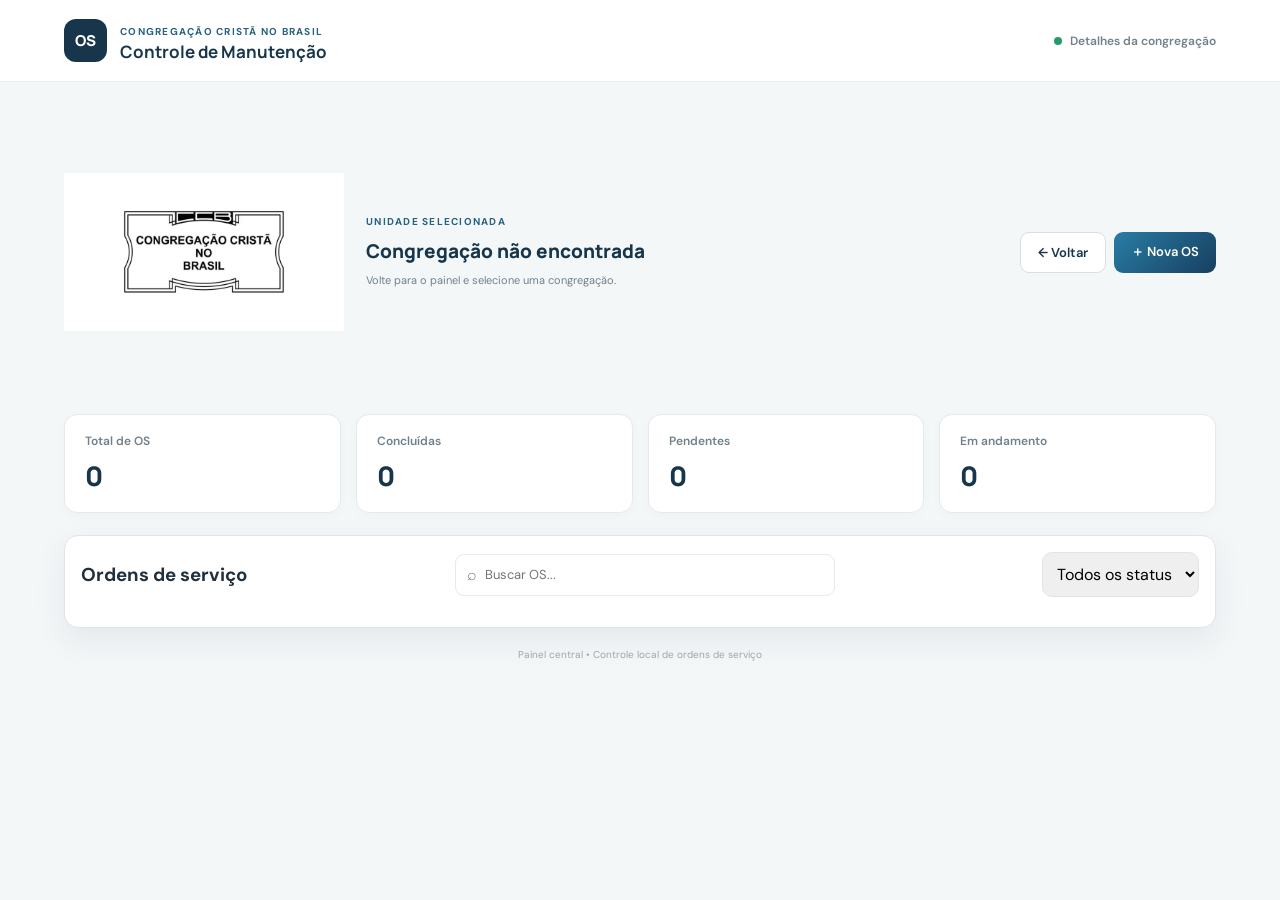
==== commit f37b5c93: "vamos ver" ====
--- a/Igreja.html
+++ b/Igreja.html
@@ -1,5 +1,3 @@
-
-
 <!DOCTYPE html>
 <html lang="pt-BR">
 
@@ -7,496 +5,263 @@
     <meta charset="UTF-8">
     <meta name="viewport" content="width=device-width, initial-scale=1.0">
     <meta name="theme-color" content="#18364b">
-
-    <meta
-        name="description"
-        content="Sistema de controle de manutenção das congregações da Congregação Cristã no Brasil."
-    >
-
-    <title>Controle de Manutenção | Painel Central</title>
-
+    <meta name="description" content="Detalhes e ordens de serviço da congregação.">
+    <title>Controle de Manutenção | Congregação</title>
     <link rel="stylesheet" href="./style.css">
-
     <script src="./script.js" defer></script>
 </head>
 
-<body data-page="painel">
-
-    <!-- =================================================
-         CABEÇALHO
-    ================================================== -->
+<body data-page="igreja">
+
+    <!-- CABEÇALHO -->
 
     <header class="topbar">
-
-        <a
-            class="brand brand-link"
-            href="index.html"
-            aria-label="Página inicial do Controle de Manutenção"
-        >
-
-            <div class="brand-mark" aria-hidden="true">
-                OS
-            </div>
-
+        <a class="brand brand-link" href="./index.html" aria-label="Voltar para o Painel Central">
+            <div class="brand-mark" aria-hidden="true">OS</div>
             <div>
-
-                <span class="eyebrow">
-                    CONGREGAÇÃO CRISTÃ NO BRASIL
-                </span>
-
+                <span class="eyebrow">CONGREGAÇÃO CRISTÃ NO BRASIL</span>
                 <h1>Controle de Manutenção</h1>
-
-            </div>
-
+            </div>
         </a>
-
         <div class="topbar-tag">
-
             <span class="online-dot" aria-hidden="true"></span>
-
-            Painel central
-
+            Detalhes da congregação
         </div>
-
     </header>
 
-
-    <!-- =================================================
-         CONTEÚDO PRINCIPAL
-    ================================================== -->
-
     <main class="container central-container">
 
-
-        <!-- =================================================
-             APRESENTAÇÃO
-        ================================================== -->
+        <!-- VOLTAR + TÍTULO -->
 
         <section class="hero central-hero">
-
             <div class="hero-apresentacao">
-
-                <img
-                    src="./Logoccb.avif"
-                    alt="Logo da Congregação Cristã no Brasil"
-                    class="logo-ccb"
-                >
-
+                <img src="./Logoccb.avif" alt="Logo da Congregação Cristã no Brasil" class="logo-ccb" onerror="this.style.display='none'">
                 <div class="hero-texto">
-
-                    <p class="eyebrow">
-                        GESTÃO DE SERVIÇOS
-                    </p>
-
-                    <h2>Painel de congregações</h2>
-
-                    <p class="muted">
-                        Gerencie as unidades e acompanhe os indicadores
-                        de manutenção.
-                    </p>
-
+                    <p class="eyebrow">UNIDADE SELECIONADA</p>
+                    <h2 id="nomeIgreja">Carregando...</h2>
+                    <p class="muted" id="infoIgreja">—</p>
                 </div>
-
-            </div>
-
-            <button
-                class="btn btn-primary btn-add-top"
-                type="button"
-                id="btnNovaIgrejaTopo"
-            >
-
-                ＋ Cadastrar congregação
-
-            </button>
-
+            </div>
+            <div style="display:flex;gap:8px;flex-wrap:wrap">
+                <a class="btn btn-outline" href="./index.html">← Voltar</a>
+                <button class="btn btn-primary" type="button" id="btnNovaOS">＋ Nova OS</button>
+            </div>
         </section>
 
-
-        <!-- =================================================
-             INDICADORES GERAIS
-        ================================================== -->
-
-        <section
-            class="stats stats-central"
-            aria-label="Resumo geral das manutenções"
-        >
-
-            <article class="stat-card">
-
-                <span>Congregações cadastradas</span>
-
-                <strong id="totalIgrejas">11</strong>
-
-            </article>
-
-
-            <article class="stat-card">
-
+        <!-- INDICADORES -->
+
+        <section class="stats stats-central" aria-label="Resumo da congregação">
+            <article class="stat-card">
                 <span>Total de OS</span>
-
-                <strong id="totalOSGeral">0</strong>
-
-            </article>
-
-
-            <article class="stat-card">
-
+                <strong id="totalOS">0</strong>
+            </article>
+            <article class="stat-card">
                 <span>Concluídas</span>
-
-                <strong id="concluidasGeral">0</strong>
-
-            </article>
-
-
-            <article class="stat-card">
-
+                <strong id="concluidas">0</strong>
+            </article>
+            <article class="stat-card">
                 <span>Pendentes</span>
-
-                <strong id="pendentesGeral">0</strong>
-
-            </article>
-
+                <strong id="pendentes">0</strong>
+            </article>
+            <article class="stat-card">
+                <span>Em andamento</span>
+                <strong id="andamento">0</strong>
+            </article>
         </section>
 
-
-        <!-- =================================================
-             BACKUP E RESTAURAÇÃO
-        ================================================== -->
-
-        <section
-            class="backup-card"
-            aria-label="Backup e restauração dos dados"
-        >
-
-            <div
-                class="backup-icon"
-                aria-hidden="true"
-            >
-                ⇄
-            </div>
-
-
-            <div class="backup-content">
-
-                <span class="eyebrow">
-                    SEGURANÇA DOS DADOS
-                </span>
-
-                <h3>Backup e restauração</h3>
-
-                <p>
-                    Exporte os registros de manutenção para transferir
-                    as informações para outro computador ou celular.
-                </p>
-
-                <small
-                    id="backupStatus"
-                    aria-live="polite"
-                >
-                    Último backup: gere um arquivo para salvar seus dados.
-                </small>
-
-                <small class="backup-info">
-
-                    <strong>Importante:</strong>
-
-                    a transferência é manual e não sincroniza
-                    os dispositivos automaticamente.
-
-                </small>
-
-            </div>
-
-
-            <div class="backup-actions">
-
-                <button
-                    type="button"
-                    class="btn btn-primary"
-                    id="btnGerarBackup"
-                >
-
-                    ↓ Gerar backup
-
-                </button>
-
-
-                <button
-                    type="button"
-                    class="btn btn-outline"
-                    id="btnRestaurarBackup"
-                >
-
-                    ↑ Restaurar backup
-
-                </button>
-
-
-                <input
-                    type="file"
-                    id="arquivoBackup"
-                    accept=".json,application/json"
-                    aria-label="Selecionar arquivo de backup"
-                    hidden
-                >
-
-            </div>
-
+        <!-- FILTRO + LISTA -->
+
+        <section class="panel" style="background:#fff;border:1px solid #dfe5ea;border-radius:14px;padding:16px">
+            <div style="display:flex;gap:10px;flex-wrap:wrap;align-items:center;justify-content:space-between">
+                <h3 style="margin:0">Ordens de serviço</h3>
+                <label class="search" style="margin:0;min-width:240px;flex:1;max-width:380px">
+                    <span aria-hidden="true">⌕</span>
+                    <input type="search" id="buscaOS" placeholder="Buscar OS..." autocomplete="off" aria-label="Buscar OS">
+                </label>
+                <select id="filtroStatus" aria-label="Filtrar por status" style="padding:10px;border:1px solid #dfe5ea;border-radius:10px">
+                    <option value="">Todos os status</option>
+                    <option value="pendente">Pendente</option>
+                    <option value="andamento">Em andamento</option>
+                    <option value="concluida">Concluída</option>
+                </select>
+            </div>
+
+            <div id="listaOS" aria-live="polite" style="margin-top:14px;display:flex;flex-direction:column;gap:10px">
+                <!-- Gerado pelo JS -->
+            </div>
         </section>
 
-
-        <!-- =================================================
-             ÁREA PRINCIPAL
-        ================================================== -->
-
-        <section class="central-workspace">
-
-
-            <!-- =============================================
-                 MENU LATERAL
-            ============================================== -->
-
-            <aside
-                class="church-sidebar"
-                aria-label="Menu de congregações"
-            >
-
-                <div class="sidebar-heading">
-
-                    <div>
-
-                        <p class="eyebrow">
-                            UNIDADES
-                        </p>
-
-                        <h3>Congregações</h3>
-
-                    </div>
-
-                    <span
-                        class="sidebar-total"
-                        id="totalIgrejasMenu"
-                    >
-                        11
-                    </span>
-
+        <footer class="footer-note">
+            Painel central • Controle local de ordens de serviço
+        </footer>
+
+    </main>
+
+    <!-- MODAL NOVA OS -->
+
+    <dialog id="modalOS" class="modal-church" aria-labelledby="tituloModalOS">
+        <form id="formOS" method="dialog">
+            <div class="modal-header">
+                <div>
+                    <p class="eyebrow">NOVA ORDEM DE SERVIÇO</p>
+                    <h3 id="tituloModalOS">Nova OS</h3>
+                    <p class="muted small">Descreva o serviço que precisa ser feito.</p>
                 </div>
-
-
-                <!-- PESQUISA -->
-
-                <label class="search sidebar-search">
-
-                    <span aria-hidden="true">⌕</span>
-
-                    <input
-                        type="search"
-                        id="buscaIgreja"
-                        placeholder="Buscar congregação..."
-                        autocomplete="off"
-                        aria-label="Buscar congregação"
-                    >
-
-                </label>
-
-
-                <!-- LISTA DINÂMICA DE CONGREGAÇÕES -->
-
-                <nav
-                    class="church-nav"
-                    id="listaIgrejas"
-                    aria-live="polite"
-                    aria-label="Lista de congregações"
-                >
-
-                    <!-- Conteúdo gerado pelo JavaScript -->
-
-                </nav>
-
-
-                <!-- CADASTRAR CONGREGAÇÃO -->
-
-                <button
-                    class="btn btn-outline btn-new-sidebar"
-                    type="button"
-                    id="btnNovaIgreja"
-                >
-
-                    ＋ Nova congregação
-
-                </button>
-
-            </aside>
-
-
-            <!-- =============================================
-                 PAINEL DE INFORMAÇÕES
-            ============================================== -->
-
-            <section
-                class="church-details panel"
-                aria-label="Detalhes da congregação selecionada"
-                aria-live="polite"
-            >
-
-                <div id="detalhesIgreja">
-
-                    <!-- Informações inseridas pelo JavaScript -->
-
-                </div>
-
-            </section>
-
-        </section>
-
-
-        <!-- =================================================
-             RODAPÉ
-        ================================================== -->
-
-        <footer class="footer-note">
-
-            Painel central • Controle local de ordens de serviço
-
-        </footer>
-
-    </main>
-
-
-    <!-- =================================================
-         MODAL DE CADASTRO DE CONGREGAÇÃO
-    ================================================== -->
-
-    <dialog
-        id="modalIgreja"
-        class="modal-church"
-        aria-labelledby="tituloModalIgreja"
-    >
-
-        <form id="formIgreja">
-
-
-            <!-- CABEÇALHO DO MODAL -->
-
-            <div class="modal-header">
-
-                <div>
-
-                    <p class="eyebrow">
-                        CADASTRO DE UNIDADE
-                    </p>
-
-                    <h3 id="tituloModalIgreja">
-                        Nova congregação
-                    </h3>
-
-                    <p class="muted small">
-                        Preencha os dados para adicionar uma unidade
-                        ao menu lateral.
-                    </p>
-
-                </div>
-
-
-                <button
-                    class="icon-btn"
-                    type="button"
-                    id="fecharModalIgreja"
-                    aria-label="Fechar formulário"
-                >
-
-                    ×
-
-                </button>
-
-            </div>
-
-
-            <!-- CAMPOS DO FORMULÁRIO -->
+                <button class="icon-btn" type="button" id="fecharModalOS" aria-label="Fechar">×</button>
+            </div>
 
             <div class="form-grid">
-
-
                 <label class="full">
-
-                    Nome da congregação
-
-                    <input
-                        type="text"
-                        id="nomeNovaIgreja"
-                        maxlength="100"
-                        placeholder="Ex.: CONGREGAÇÃO CENTRAL"
-                        autocomplete="organization"
-                        required
-                    >
-
-                </label>
-
-
-                <label>
-
-                    Código de identificação
-
-                    <input
-                        type="text"
-                        id="codigoNovaIgreja"
-                        maxlength="30"
-                        placeholder="Ex.: 07-0800"
-                        required
-                    >
-
-                </label>
-
-
-                <label>
-
-                    Localidade / descrição
-
-                    <input
-                        type="text"
-                        id="descricaoNovaIgreja"
-                        maxlength="100"
-                        placeholder="Ex.: Setor Central"
-                    >
-
-                </label>
-
-
-            </div>
-
-
-            <!-- BOTÕES DO MODAL -->
+                    Título / serviço
+                    <input type="text" id="tituloOS" maxlength="100" placeholder="Ex.: Troca de lâmpadas do salão" required>
+                </label>
+
+                <label>
+                    Tipo
+                    <select id="tipoOS" style="padding:11px;border:1px solid #dfe5ea;border-radius:10px">
+                        <option value="Elétrica">Elétrica</option>
+                        <option value="Hidráulica">Hidráulica</option>
+                        <option value="Telhado">Telhado</option>
+                        <option value="Pintura">Pintura</option>
+                        <option value="Alvenaria">Alvenaria</option>
+                        <option value="Limpeza">Limpeza</option>
+                        <option value="Outros">Outros</option>
+                    </select>
+                </label>
+
+                <label>
+                    Prioridade
+                    <select id="prioridadeOS" style="padding:11px;border:1px solid #dfe5ea;border-radius:10px">
+                        <option value="Normal">Normal</option>
+                        <option value="Urgente">Urgente</option>
+                        <option value="Baixa">Baixa</option>
+                    </select>
+                </label>
+
+                <label class="full">
+                    Descrição / observações
+                    <input type="text" id="descricaoOS" maxlength="200" placeholder="Ex.: 3 lâmpadas queimadas no lado direito">
+                </label>
+
+                <label>
+                    Data prevista
+                    <input type="date" id="dataOS">
+                </label>
+
+                <label>
+                    Responsável
+                    <input type="text" id="responsavelOS" maxlength="60" placeholder="Ex.: Irmão João">
+                </label>
+            </div>
 
             <div class="modal-footer">
-
-                <button
-                    class="btn btn-outline"
-                    type="button"
-                    id="cancelarCadastroIgreja"
-                >
-
-                    Cancelar
-
-                </button>
-
-
-                <button
-                    class="btn btn-primary"
-                    type="submit"
-                >
-
-                    Salvar congregação
-
-                </button>
-
-            </div>
-
-
+                <button class="btn btn-outline" type="button" id="cancelarOS">Cancelar</button>
+                <button class="btn btn-primary" type="submit" id="salvarOS">Salvar OS</button>
+            </div>
         </form>
-
     </dialog>
 
+<script>
+const KEY = 'ccb_manutencao_v1';
+const params = new URLSearchParams(location.search);
+const igrejaId = Number(params.get('id'));
+let igrejas = JSON.parse(localStorage.getItem(KEY) || '[]');
+let igreja = igrejas.find(i => i.id === igrejaId);
+let busca = '', filtroStatus = '';
+
+const $ = id => document.getElementById(id);
+const salvar = () => localStorage.setItem(KEY, JSON.stringify(igrejas));
+
+if(!igreja){
+  $('nomeIgreja').textContent = 'Congregação não encontrada';
+  $('infoIgreja').textContent = 'Volte para o painel e selecione uma congregação.';
+  $('btnNovaOS').disabled = true;
+} else {
+  $('nomeIgreja').textContent = igreja.nome;
+  $('infoIgreja').textContent = (igreja.codigo || '') + ' • ' + (igreja.descricao || '');
+  igreja.os = igreja.os || [];
+}
+
+function render(){
+  if(!igreja) return;
+  const lista = igreja.os.filter(o => {
+    const okBusca = (o.titulo + ' ' + (o.descricao||'')).toLowerCase().includes(busca);
+    const okStatus = !filtroStatus || o.status === filtroStatus;
+    return okBusca && okStatus;
+  });
+  $('totalOS').textContent = igreja.os.length;
+  $('concluidas').textContent = igreja.os.filter(o => o.status === 'concluida').length;
+  $('pendentes').textContent = igreja.os.filter(o => o.status === 'pendente').length;
+  $('andamento').textContent = igreja.os.filter(o => o.status === 'andamento').length;
+
+  $('listaOS').innerHTML = lista.length ? '' : '<div class="empty">Nenhuma OS encontrada.<br>Clique em + Nova OS.</div>';
+  lista.forEach(o => {
+    const div = document.createElement('div');
+    div.style.cssText = 'border:1px solid #dfe5ea;border-radius:12px;padding:14px;display:flex;justify-content:space-between;gap:12px;flex-wrap:wrap';
+    const cor = o.status === 'concluida' ? '#1e7d4d' : o.status === 'andamento' ? '#c97a0a' : '#18364b';
+    const label = o.status === 'concluida' ? 'Concluída' : o.status === 'andamento' ? 'Em andamento' : 'Pendente';
+    div.innerHTML = `
+      <div style="flex:1;min-width:220px">
+        <strong>${o.titulo}</strong><br>
+        <span style="font-size:13px;color:#6b7a86">${o.tipo} • ${o.prioridade} ${o.data ? '• ' + o.data.split('-').reverse().join('/') : ''} ${o.responsavel ? '• ' + o.responsavel : ''}</span><br>
+        <span style="font-size:13px">${o.descricao || ''}</span>
+      </div>
+      <div style="display:flex;flex-direction:column;gap:6px;align-items:flex-end">
+        <span class="chip" style="color:${cor}">${label}</span>
+        <select data-acao="status" data-id="${o.id}" style="padding:8px;border:1px solid #dfe5ea;border-radius:8px">
+          <option value="pendente" ${o.status==='pendente'?'selected':''}>Pendente</option>
+          <option value="andamento" ${o.status==='andamento'?'selected':''}>Em andamento</option>
+          <option value="concluida" ${o.status==='concluida'?'selected':''}>Concluída</option>
+        </select>
+        <button data-acao="excluir" data-id="${o.id}" style="border:0;background:none;color:#b3261e;cursor:pointer;font-size:13px">Excluir</button>
+      </div>`;
+    $('listaOS').appendChild(div);
+  });
+
+  // Ações da lista
+  document.querySelectorAll('[data-acao="status"]').forEach(sel => {
+    sel.onchange = e => {
+      const os = igreja.os.find(x => x.id === Number(sel.dataset.id));
+      if(os){ os.status = e.target.value; salvar(); render(); }
+    };
+  });
+  document.querySelectorAll('[data-acao="excluir"]').forEach(btn => {
+    btn.onclick = () => {
+      if(confirm('Excluir esta OS?')){
+        igreja.os = igreja.os.filter(x => x.id !== Number(btn.dataset.id));
+        salvar(); render();
+      }
+    };
+  });
+}
+
+$('buscaOS').oninput = e => { busca = e.target.value.toLowerCase(); render(); };
+$('filtroStatus').onchange = e => { filtroStatus = e.target.value; render(); };
+
+$('btnNovaOS').onclick = () => { $('formOS').reset(); $('modalOS').showModal(); };
+$('fecharModalOS').onclick = () => $('modalOS').close();
+$('cancelarOS').onclick = () => $('modalOS').close();
+
+$('formOS').onsubmit = e => {
+  e.preventDefault();
+  const titulo = $('tituloOS').value.trim();
+  if(!titulo || !igreja) return;
+  igreja.os.unshift({
+    id: Date.now(),
+    titulo,
+    tipo: $('tipoOS').value,
+    prioridade: $('prioridadeOS').value,
+    descricao: $('descricaoOS').value.trim(),
+    data: $('dataOS').value,
+    responsavel: $('responsavelOS').value.trim(),
+    status: 'pendente',
+    criadoEm: new Date().toISOString()
+  });
+  salvar(); $('modalOS').close(); render();
+};
+
+render();
+</script>
 
 </body>
-
 </html>
--- a/style.css
+++ b/style.css
@@ -1,4 +1,3 @@
-
 
 
 @import url('https://fonts.googleapis.com/css2?family=DM+Sans:wght@400;500;600;700&family=Manrope:wght@500;600;700;800&display=swap');
@@ -924,19 +923,29 @@
 
 /* Logo da CCB no estado vazio */
 
+/* LOGO CCB - SEÇÃO DE BOAS-VINDAS */
+
 .empty-state-main::before {
     content: "";
     display: block;
 
     width: 240px;
     height: 150px;
+    width: 600px !important; /* Ajuste para telas maiores */
+    height: 400px !important; /* Ajuste para telas maiores */
+
+    max-width: 100%; /* Garantir que não ultrapasse a largura da tela */
 
     margin: 0 auto 22px;
+    margin: 0 auto 25px; /* Centralizar e adicionar espaçamento inferior */
 
     background-image: url("./Logoccb.avif");
     background-repeat: no-repeat;
+    background-image: url("./Logoccb.avif"); /* Logo da CCB */
+    background-repeat: no-repeat; /* Não repetir a imagem */
     background-position: center;
     background-size: contain;
+    background-size: contain; /* Ajustar a imagem para caber no container */
 }
 
 .empty-state-main > i {
@@ -1536,6 +1545,19 @@
     height: 160px;
     object-fit: contain;
     flex-shrink: 0;
+    display: block !important; /* Garantir que o logo seja exibido como bloco */
+    width: 280px !important; /* Definir largura fixa */
+    height: 280px !important; /* Definir altura fixa */
+
+    max-width: none !important; /* Remover limite de largura */
+    max-height: none !important; /* Remover limite de altura */
+
+    object-fit: contain; /* Garantir que a imagem se ajuste ao contêiner */
+    flex: 0 0 280px !important; /* Garantir que o contêiner flex tenha tamanho fixo */
+
+    background: transparent !important; /* Garantir fundo transparente */
+    border: none !important; /* Remover borda */
+    box-shadow: none !important; /* Remover sombra */
 }
 .hero-texto {
     display: flex;
@@ -1790,6 +1812,11 @@
 
 @media (max-width: 760px) {
 
+    .empty-state-main::before {/* Ajuste para telas menores */
+    width: 280px !important;/* Ajuste para telas menores */
+    height: 220px !important;/* Ajuste para telas menores */
+}
+
     .topbar {
         padding: 12px 16px;
         min-height: 72px;
@@ -1836,6 +1863,9 @@
     .logo-ccb {
     width: 120px;
     height: 120px;
+    width: 150px !important;
+    height: 150px !important;
+    flex: 0 0 150px !important;
 }
 
     .hero-texto h2 {
@@ -2053,6 +2083,21 @@
 
 @media (max-width: 420px) {
 
+    .empty-state-main::before {/* Ajuste para celulares pequenos */
+    width: 220px !important;/* Ajuste para celulares pequenos */
+    height: 180px !important; /* Ajuste para celulares pequenos */
+}
+
+
+
+
+    .empty-state-main::before {
+    width: 220px !important;
+    height: 180px !important;
+    }
+
+
+
     .topbar {
         align-items: flex-start;
     }
@@ -2127,7 +2172,13 @@
         width: 100px;
         height: 100px;
     }
-}
+    .logo-ccb {
+        width: 120px !important;
+        height: 120px !important;
+        flex: 0 0 120px !important;
+    }
+}
+
 
     .hero-texto h2 {
         font-size: 19px;
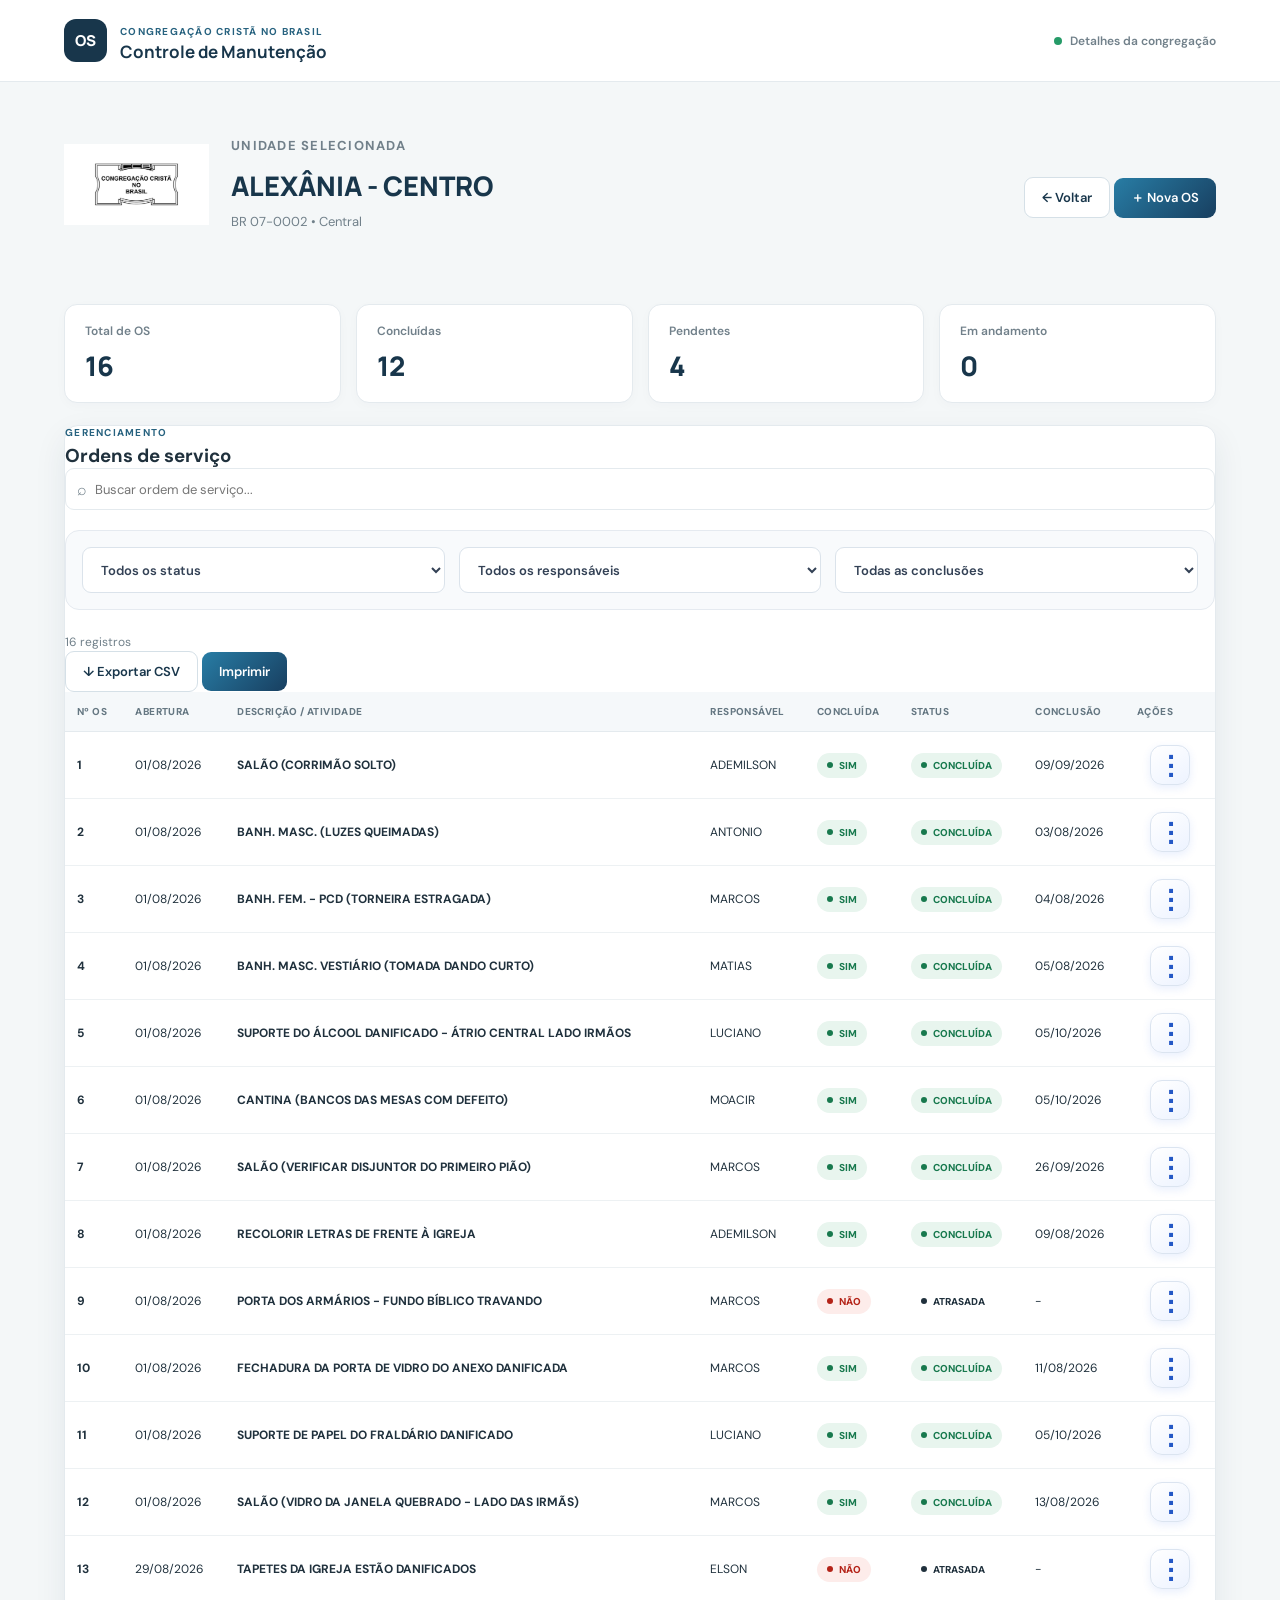
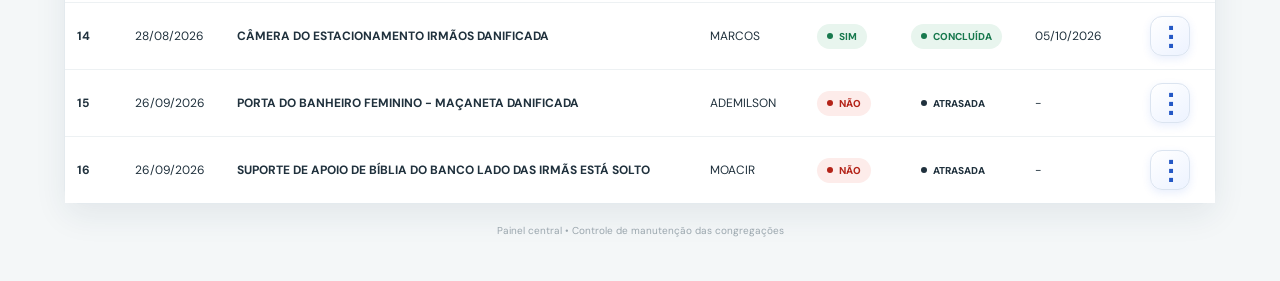
==== commit 5cc194bb: "Melhora cadastro de participantes e alinhamento das assinaturas na impressão da ata" ====
--- a/Igreja.html
+++ b/Igreja.html
@@ -1,14 +1,22 @@
+
+
 <!DOCTYPE html>
 <html lang="pt-BR">
 
 <head>
     <meta charset="UTF-8">
     <meta name="viewport" content="width=device-width, initial-scale=1.0">
+
     <meta name="theme-color" content="#18364b">
-    <meta name="description" content="Detalhes e ordens de serviço da congregação.">
+    <meta
+        name="description"
+        content="Detalhes e ordens de serviço da congregação."
+    >
+
     <title>Controle de Manutenção | Congregação</title>
-    <link rel="stylesheet" href="./style.css">
-    <script src="./script.js" defer></script>
+
+    <link rel="stylesheet" href="./index.css">
+<link rel="stylesheet" href="./igreja.css">
 </head>
 
 <body data-page="igreja">
@@ -16,252 +24,421 @@
     <!-- CABEÇALHO -->
 
     <header class="topbar">
-        <a class="brand brand-link" href="./index.html" aria-label="Voltar para o Painel Central">
+
+        <a
+            class="brand brand-link"
+            href="./index.html"
+            aria-label="Voltar para o Painel Central"
+        >
             <div class="brand-mark" aria-hidden="true">OS</div>
+
             <div>
-                <span class="eyebrow">CONGREGAÇÃO CRISTÃ NO BRASIL</span>
+                <span class="eyebrow">
+                    CONGREGAÇÃO CRISTÃ NO BRASIL
+                </span>
                 <h1>Controle de Manutenção</h1>
             </div>
         </a>
+
         <div class="topbar-tag">
             <span class="online-dot" aria-hidden="true"></span>
             Detalhes da congregação
         </div>
+
     </header>
 
+
+    <!-- CONTEÚDO PRINCIPAL -->
+
     <main class="container central-container">
 
-        <!-- VOLTAR + TÍTULO -->
+        <!-- IDENTIFICAÇÃO DA CONGREGAÇÃO -->
 
         <section class="hero central-hero">
+
             <div class="hero-apresentacao">
-                <img src="./Logoccb.avif" alt="Logo da Congregação Cristã no Brasil" class="logo-ccb" onerror="this.style.display='none'">
+
+                <img
+                    src="./Logoccb.avif"
+                    alt="Logo da Congregação Cristã no Brasil"
+                    class="logo-ccb"
+                    onerror="this.style.display='none'"
+                >
+
                 <div class="hero-texto">
+
                     <p class="eyebrow">UNIDADE SELECIONADA</p>
+
                     <h2 id="nomeIgreja">Carregando...</h2>
-                    <p class="muted" id="infoIgreja">—</p>
+
+                    <p class="muted" id="codigoIgreja">—</p>
+
                 </div>
-            </div>
-            <div style="display:flex;gap:8px;flex-wrap:wrap">
-                <a class="btn btn-outline" href="./index.html">← Voltar</a>
-                <button class="btn btn-primary" type="button" id="btnNovaOS">＋ Nova OS</button>
-            </div>
+
+            </div>
+
+            <div class="hero-acoes">
+
+                <a class="btn btn-outline" href="./index.html">
+                   ← Voltar
+              </a>
+
+                <button
+                    class="btn btn-primary"
+                    type="button"
+                    id="btnNovaOS"
+                >
+                    ＋ Nova OS
+                </button>
+
+            </div>
+
         </section>
 
+
         <!-- INDICADORES -->
 
-        <section class="stats stats-central" aria-label="Resumo da congregação">
+        <section
+            class="stats stats-central"
+            aria-label="Resumo da congregação"
+        >
+
             <article class="stat-card">
                 <span>Total de OS</span>
                 <strong id="totalOS">0</strong>
             </article>
+
             <article class="stat-card">
                 <span>Concluídas</span>
                 <strong id="concluidas">0</strong>
             </article>
+
             <article class="stat-card">
                 <span>Pendentes</span>
                 <strong id="pendentes">0</strong>
             </article>
+
             <article class="stat-card">
                 <span>Em andamento</span>
                 <strong id="andamento">0</strong>
             </article>
+
         </section>
 
-        <!-- FILTRO + LISTA -->
-
-        <section class="panel" style="background:#fff;border:1px solid #dfe5ea;border-radius:14px;padding:16px">
-            <div style="display:flex;gap:10px;flex-wrap:wrap;align-items:center;justify-content:space-between">
-                <h3 style="margin:0">Ordens de serviço</h3>
-                <label class="search" style="margin:0;min-width:240px;flex:1;max-width:380px">
+
+        <!-- ORDENS DE SERVIÇO -->
+
+        <section class="panel painel-lista-os">
+
+            <div class="lista-os-header">
+
+                <div>
+                    <p class="eyebrow">GERENCIAMENTO</p>
+                    <h3>Ordens de serviço</h3>
+                </div>
+
+                <label class="search">
+
                     <span aria-hidden="true">⌕</span>
-                    <input type="search" id="buscaOS" placeholder="Buscar OS..." autocomplete="off" aria-label="Buscar OS">
-                </label>
-                <select id="filtroStatus" aria-label="Filtrar por status" style="padding:10px;border:1px solid #dfe5ea;border-radius:10px">
+
+                    <input
+                        type="search"
+                        id="busca"
+                        placeholder="Buscar ordem de serviço..."
+                        autocomplete="off"
+                        aria-label="Buscar ordem de serviço"
+                    >
+
+                </label>
+
+            </div>
+
+
+            <!-- FILTROS -->
+
+            <div class="filtros-os">
+
+                <select id="filtroStatus" aria-label="Filtrar por status">
                     <option value="">Todos os status</option>
-                    <option value="pendente">Pendente</option>
-                    <option value="andamento">Em andamento</option>
-                    <option value="concluida">Concluída</option>
+                    <option value="ABERTA">Aberta</option>
+                    <option value="EM ANDAMENTO">Em andamento</option>
+                    <option value="CONCLUÍDA">Concluída</option>
+                    <option value="ATRASADA">Atrasada</option>
+                    <option value="N/OK">N/OK</option>
                 </select>
-            </div>
-
-            <div id="listaOS" aria-live="polite" style="margin-top:14px;display:flex;flex-direction:column;gap:10px">
-                <!-- Gerado pelo JS -->
-            </div>
+
+                <select
+                    id="filtroResponsavel"
+                    aria-label="Filtrar por responsável"
+                >
+                    <option value="">Todos os responsáveis</option>
+                </select>
+
+                <select
+                    id="filtroConclusao"
+                    aria-label="Filtrar por conclusão"
+                >
+                    <option value="">Todas as conclusões</option>
+                    <option value="SIM">Concluídas</option>
+                    <option value="NÃO">Não concluídas</option>
+                </select>
+
+            </div>
+
+
+            <!-- AÇÕES DA TABELA -->
+
+            <div class="lista-os-toolbar">
+
+                <span
+                    id="contadorLista"
+                    class="muted small"
+                    aria-live="polite"
+                >
+                    0 registros
+                </span>
+
+                <div class="lista-os-acoes">
+
+                    <button
+                        type="button"
+                        class="btn btn-outline"
+                        id="btnExportar"
+                    >
+                        ↓ Exportar CSV
+                    </button>
+
+                    <a
+                        href="./impressao.html"
+                        class="btn btn-primary"
+                        id="btnImprimir"
+                             >
+                           Imprimir
+                    </a>
+                </div>
+
+            </div>
+
+
+            <!-- TABELA -->
+
+            <div class="table-wrapper">
+
+                <table class="tabela-os">
+
+                    <thead>
+                        <tr>
+                            <th>Nº OS</th>
+                            <th>Abertura</th>
+                            <th>Descrição / atividade</th>
+                            <th>Responsável</th>
+                            <th>Concluída</th>
+                            <th>Status</th>
+                            <th>Conclusão</th>
+                            <th>Ações</th>
+                        </tr>
+                    </thead>
+
+                    <tbody id="tabelaOS">
+                        <!-- Preenchido pelo script.js -->
+                    </tbody>
+
+                </table>
+
+            </div>
+
+
+            <!-- ESTADO VAZIO -->
+
+            <div
+                id="vazio"
+                class="empty"
+                hidden
+            >
+                Nenhuma ordem de serviço encontrada.
+            </div>
+
         </section>
 
+
+        <!-- RODAPÉ -->
+
         <footer class="footer-note">
-            Painel central • Controle local de ordens de serviço
+            Painel central • Controle de manutenção das congregações
         </footer>
 
     </main>
 
-    <!-- MODAL NOVA OS -->
-
-    <dialog id="modalOS" class="modal-church" aria-labelledby="tituloModalOS">
-        <form id="formOS" method="dialog">
+
+    <!-- =================================================
+         MODAL DE ORDEM DE SERVIÇO
+    ================================================== -->
+
+    <dialog
+        id="modalOS"
+        class="modal-church"
+        aria-labelledby="tituloModal"
+    >
+
+        <form id="formOS">
+
+            <!-- CABEÇALHO -->
+
             <div class="modal-header">
+
                 <div>
-                    <p class="eyebrow">NOVA ORDEM DE SERVIÇO</p>
-                    <h3 id="tituloModalOS">Nova OS</h3>
-                    <p class="muted small">Descreva o serviço que precisa ser feito.</p>
+
+                    <p class="eyebrow">
+                        CONTROLE DE MANUTENÇÃO
+                    </p>
+
+                    <h3 id="tituloModal">
+                        Nova ordem de serviço
+                    </h3>
+
+                    <p class="muted small">
+                        Preencha as informações da ordem de serviço.
+                    </p>
+
                 </div>
-                <button class="icon-btn" type="button" id="fecharModalOS" aria-label="Fechar">×</button>
-            </div>
+
+                <button
+                    class="icon-btn"
+                    type="button"
+                    id="fecharModal"
+                    aria-label="Fechar formulário"
+                >
+                    ×
+                </button>
+
+            </div>
+
+
+            <!-- CAMPOS -->
 
             <div class="form-grid">
+
+                <input
+                    type="hidden"
+                    id="osId"
+                >
+
+                <label>
+                    Número da OS
+
+                    <input
+                        type="number"
+                        id="numero"
+                        min="1"
+                        required
+                    >
+                </label>
+
+
+                <label>
+                    Data de abertura
+
+                    <input
+                        type="date"
+                        id="dataAbertura"
+                        required
+                    >
+                </label>
+
+
                 <label class="full">
-                    Título / serviço
-                    <input type="text" id="tituloOS" maxlength="100" placeholder="Ex.: Troca de lâmpadas do salão" required>
-                </label>
-
-                <label>
-                    Tipo
-                    <select id="tipoOS" style="padding:11px;border:1px solid #dfe5ea;border-radius:10px">
-                        <option value="Elétrica">Elétrica</option>
-                        <option value="Hidráulica">Hidráulica</option>
-                        <option value="Telhado">Telhado</option>
-                        <option value="Pintura">Pintura</option>
-                        <option value="Alvenaria">Alvenaria</option>
-                        <option value="Limpeza">Limpeza</option>
-                        <option value="Outros">Outros</option>
+                    Descrição / atividade
+
+                    <input
+                        type="text"
+                        id="descricao"
+                        maxlength="200"
+                        placeholder="Ex.: Manutenção elétrica do salão"
+                        required
+                    >
+                </label>
+
+
+                <label class="full">
+                    Observações
+
+                    <textarea
+                        id="observacoes"
+                        rows="3"
+                        placeholder="Informações adicionais sobre o serviço..."
+                    ></textarea>
+                </label>
+
+
+                <label>
+                    Responsável
+
+                    <select id="responsavel" required>
+                        <option value="">Selecione o responsável</option>
                     </select>
                 </label>
 
-                <label>
-                    Prioridade
-                    <select id="prioridadeOS" style="padding:11px;border:1px solid #dfe5ea;border-radius:10px">
-                        <option value="Normal">Normal</option>
-                        <option value="Urgente">Urgente</option>
-                        <option value="Baixa">Baixa</option>
+
+                <label>
+                    Status
+
+                    <select id="status" required>
+                        <option value="ABERTA">Aberta</option>
+                        <option value="EM ANDAMENTO">Em andamento</option>
+                        <option value="CONCLUÍDA">Concluída</option>
+                        <option value="ATRASADA">Atrasada</option>
+                        <option value="N/OK">N/OK</option>
                     </select>
                 </label>
 
-                <label class="full">
-                    Descrição / observações
-                    <input type="text" id="descricaoOS" maxlength="200" placeholder="Ex.: 3 lâmpadas queimadas no lado direito">
-                </label>
-
-                <label>
-                    Data prevista
-                    <input type="date" id="dataOS">
-                </label>
-
-                <label>
-                    Responsável
-                    <input type="text" id="responsavelOS" maxlength="60" placeholder="Ex.: Irmão João">
-                </label>
-            </div>
+
+                <label>
+                    Concluída?
+
+                    <select id="concluida" required>
+                        <option value="NÃO">Não</option>
+                        <option value="SIM">Sim</option>
+                    </select>
+                </label>
+
+
+                <label>
+                    Data de conclusão
+
+                    <input
+                        type="date"
+                        id="dataConclusao"
+                    >
+                </label>
+
+            </div>
+
+
+            <!-- BOTÕES -->
 
             <div class="modal-footer">
-                <button class="btn btn-outline" type="button" id="cancelarOS">Cancelar</button>
-                <button class="btn btn-primary" type="submit" id="salvarOS">Salvar OS</button>
-            </div>
+
+                <button
+                    class="btn btn-outline"
+                    type="button"
+                    id="cancelar"
+                >
+                    Cancelar
+                </button>
+
+                <button
+                    class="btn btn-primary"
+                    type="submit"
+                    id="salvarOS"
+                >
+                    Salvar ordem de serviço
+                </button>
+
+            </div>
+
         </form>
+
     </dialog>
-
-<script>
-const KEY = 'ccb_manutencao_v1';
-const params = new URLSearchParams(location.search);
-const igrejaId = Number(params.get('id'));
-let igrejas = JSON.parse(localStorage.getItem(KEY) || '[]');
-let igreja = igrejas.find(i => i.id === igrejaId);
-let busca = '', filtroStatus = '';
-
-const $ = id => document.getElementById(id);
-const salvar = () => localStorage.setItem(KEY, JSON.stringify(igrejas));
-
-if(!igreja){
-  $('nomeIgreja').textContent = 'Congregação não encontrada';
-  $('infoIgreja').textContent = 'Volte para o painel e selecione uma congregação.';
-  $('btnNovaOS').disabled = true;
-} else {
-  $('nomeIgreja').textContent = igreja.nome;
-  $('infoIgreja').textContent = (igreja.codigo || '') + ' • ' + (igreja.descricao || '');
-  igreja.os = igreja.os || [];
-}
-
-function render(){
-  if(!igreja) return;
-  const lista = igreja.os.filter(o => {
-    const okBusca = (o.titulo + ' ' + (o.descricao||'')).toLowerCase().includes(busca);
-    const okStatus = !filtroStatus || o.status === filtroStatus;
-    return okBusca && okStatus;
-  });
-  $('totalOS').textContent = igreja.os.length;
-  $('concluidas').textContent = igreja.os.filter(o => o.status === 'concluida').length;
-  $('pendentes').textContent = igreja.os.filter(o => o.status === 'pendente').length;
-  $('andamento').textContent = igreja.os.filter(o => o.status === 'andamento').length;
-
-  $('listaOS').innerHTML = lista.length ? '' : '<div class="empty">Nenhuma OS encontrada.<br>Clique em + Nova OS.</div>';
-  lista.forEach(o => {
-    const div = document.createElement('div');
-    div.style.cssText = 'border:1px solid #dfe5ea;border-radius:12px;padding:14px;display:flex;justify-content:space-between;gap:12px;flex-wrap:wrap';
-    const cor = o.status === 'concluida' ? '#1e7d4d' : o.status === 'andamento' ? '#c97a0a' : '#18364b';
-    const label = o.status === 'concluida' ? 'Concluída' : o.status === 'andamento' ? 'Em andamento' : 'Pendente';
-    div.innerHTML = `
-      <div style="flex:1;min-width:220px">
-        <strong>${o.titulo}</strong><br>
-        <span style="font-size:13px;color:#6b7a86">${o.tipo} • ${o.prioridade} ${o.data ? '• ' + o.data.split('-').reverse().join('/') : ''} ${o.responsavel ? '• ' + o.responsavel : ''}</span><br>
-        <span style="font-size:13px">${o.descricao || ''}</span>
-      </div>
-      <div style="display:flex;flex-direction:column;gap:6px;align-items:flex-end">
-        <span class="chip" style="color:${cor}">${label}</span>
-        <select data-acao="status" data-id="${o.id}" style="padding:8px;border:1px solid #dfe5ea;border-radius:8px">
-          <option value="pendente" ${o.status==='pendente'?'selected':''}>Pendente</option>
-          <option value="andamento" ${o.status==='andamento'?'selected':''}>Em andamento</option>
-          <option value="concluida" ${o.status==='concluida'?'selected':''}>Concluída</option>
-        </select>
-        <button data-acao="excluir" data-id="${o.id}" style="border:0;background:none;color:#b3261e;cursor:pointer;font-size:13px">Excluir</button>
-      </div>`;
-    $('listaOS').appendChild(div);
-  });
-
-  // Ações da lista
-  document.querySelectorAll('[data-acao="status"]').forEach(sel => {
-    sel.onchange = e => {
-      const os = igreja.os.find(x => x.id === Number(sel.dataset.id));
-      if(os){ os.status = e.target.value; salvar(); render(); }
-    };
-  });
-  document.querySelectorAll('[data-acao="excluir"]').forEach(btn => {
-    btn.onclick = () => {
-      if(confirm('Excluir esta OS?')){
-        igreja.os = igreja.os.filter(x => x.id !== Number(btn.dataset.id));
-        salvar(); render();
-      }
-    };
-  });
-}
-
-$('buscaOS').oninput = e => { busca = e.target.value.toLowerCase(); render(); };
-$('filtroStatus').onchange = e => { filtroStatus = e.target.value; render(); };
-
-$('btnNovaOS').onclick = () => { $('formOS').reset(); $('modalOS').showModal(); };
-$('fecharModalOS').onclick = () => $('modalOS').close();
-$('cancelarOS').onclick = () => $('modalOS').close();
-
-$('formOS').onsubmit = e => {
-  e.preventDefault();
-  const titulo = $('tituloOS').value.trim();
-  if(!titulo || !igreja) return;
-  igreja.os.unshift({
-    id: Date.now(),
-    titulo,
-    tipo: $('tipoOS').value,
-    prioridade: $('prioridadeOS').value,
-    descricao: $('descricaoOS').value.trim(),
-    data: $('dataOS').value,
-    responsavel: $('responsavelOS').value.trim(),
-    status: 'pendente',
-    criadoEm: new Date().toISOString()
-  });
-  salvar(); $('modalOS').close(); render();
-};
-
-render();
-</script>
-
+   <script src="./igreja.js" defer></script>
 </body>
-</html>+</html>
--- a/index.css
+++ b/index.css
@@ -0,0 +1,1643 @@
+
+@import url('https://fonts.googleapis.com/css2?family=DM+Sans:wght@400;500;600;700&family=Manrope:wght@500;600;700;800&display=swap');
+
+/* =========================================================
+   CONTROLE DE MANUTENÇÃO CCB
+   CSS COMPARTILHADO + PAINEL CENTRAL
+========================================================= */
+
+/* 1. VARIÁVEIS */
+:root {
+    --navy: #18364b;
+    --blue: #27627f;
+    --blue-soft: #eaf3f7;
+
+    --ink: #20313d;
+    --muted: #71808a;
+
+    --line: #e4eaee;
+    --bg: #f4f7f8;
+    --white: #ffffff;
+
+    --green: #18794e;
+    --green-bg: #e8f5ee;
+
+    --amber: #9a6500;
+    --amber-bg: #fff4d8;
+
+    --red: #b42318;
+    --red-bg: #fdecea;
+
+    --shadow: 0 12px 32px rgba(24,54,75,.08);
+}
+
+/* 2. RESET GLOBAL */
+* {
+    margin: 0;
+    padding: 0;
+    box-sizing: border-box;
+}
+
+html {
+    scroll-behavior: smooth;
+}
+
+body {
+    min-height: 100vh;
+    background: var(--bg);
+    color: var(--ink);
+    font-family: 'DM Sans', sans-serif;
+}
+
+button,
+input,
+select,
+textarea {
+    font: inherit;
+}
+
+button {
+    cursor: pointer;
+}
+
+button:focus-visible,
+a:focus-visible,
+input:focus-visible,
+select:focus-visible,
+textarea:focus-visible {
+    outline: 3px solid rgba(39,98,127,.25);
+    outline-offset: 2px;
+}
+
+img {
+    max-width: 100%;
+}
+
+[hidden] {
+    display: none !important;
+}
+
+/* 3. CABEÇALHO */
+.topbar {
+    min-height: 82px;
+    background: var(--white);
+    border-bottom: 1px solid var(--line);
+    display: flex;
+    align-items: center;
+    justify-content: space-between;
+    gap: 18px;
+    padding: 12px max(5vw, 24px);
+}
+
+.brand {
+    display: flex;
+    align-items: center;
+    gap: 13px;
+    min-width: 0;
+}
+
+.brand-link {
+    text-decoration: none;
+    color: inherit;
+}
+
+.brand-mark {
+    width: 43px;
+    height: 43px;
+    border-radius: 12px;
+    background: var(--navy);
+    color: white;
+    display: grid;
+    place-items: center;
+    font: 800 15px Manrope, sans-serif;
+    flex: none;
+}
+
+.eyebrow {
+    font-size: 10px;
+    letter-spacing: 1.25px;
+    font-weight: 700;
+    color: var(--blue);
+    margin-bottom: 4px;
+}
+
+.brand h1 {
+    font: 700 17px Manrope, sans-serif;
+    color: var(--navy);
+}
+
+.topbar-tag {
+    font-size: 12px;
+    color: var(--muted);
+    font-weight: 600;
+    display: flex;
+    align-items: center;
+    gap: 8px;
+}
+
+.online-dot {
+    width: 8px;
+    height: 8px;
+    border-radius: 50%;
+    background: #269b68;
+    flex: none;
+}
+
+.topbar-actions {
+    display: flex;
+    align-items: center;
+    gap: 10px;
+}
+
+/* 4. CONTAINER E TÍTULOS */
+.container {
+    width: 100%;
+    max-width: 1440px;
+    margin: auto;
+    padding: 38px 5vw 24px;
+}
+
+.central-container {
+    max-width: 1600px;
+    padding-top: 30px;
+}
+
+.hero {
+    display: flex;
+    align-items: center;
+    justify-content: space-between;
+    gap: 20px;
+    margin-bottom: 25px;
+}
+
+.hero h2 {
+    font: 800 29px Manrope, sans-serif;
+    color: var(--navy);
+    margin: 4px 0 6px;
+}
+
+.central-hero {
+    display: flex;
+    align-items: center;
+    justify-content: space-between;
+    gap: 24px;
+    margin-bottom: 22px;
+}
+
+.central-hero h2 {
+    font-size: 27px;
+}
+
+.muted {
+    color: var(--muted);
+}
+
+.small {
+    font-size: 12px;
+}
+
+/* 5. BOTÕES */
+.btn {
+    border: 0;
+    border-radius: 9px;
+    padding: 11px 17px;
+    font: 600 13px 'DM Sans', sans-serif;
+    transition: all .2s ease;
+    text-decoration: none;
+    display: inline-flex;
+    align-items: center;
+    justify-content: center;
+    gap: 8px;
+    white-space: nowrap;
+    cursor: pointer;
+}
+
+.btn:hover {
+    transform: translateY(-2px);
+    box-shadow: 0 5px 12px rgba(24,54,75,.12);
+}
+
+.btn:active {
+    transform: translateY(0);
+}
+
+.btn-primary {
+    background: linear-gradient(135deg, #287da5, #183f60);
+    color: white;
+}
+
+.btn-primary:hover {
+    background: linear-gradient(135deg, #21698d, #102f49);
+}
+
+.btn-outline {
+    background: white;
+    border: 1px solid #d5e0e7;
+    color: var(--navy);
+}
+
+.btn-outline:hover {
+    background: var(--blue-soft);
+    border-color: var(--blue);
+    color: var(--blue);
+}
+
+.btn-add-top {
+    min-height: 44px;
+    padding: 12px 20px;
+}
+
+#btnExcluirIgreja {
+    color: var(--red);
+    border-color: #f0d5d2;
+    background: #fffafa;
+}
+
+#btnExcluirIgreja:hover {
+    background: var(--red-bg);
+    border-color: #e8bdb8;
+}
+
+/* 6. INDICADORES GERAIS */
+.stats {
+    display: grid;
+    grid-template-columns: repeat(4, minmax(0, 1fr));
+    gap: 15px;
+    margin-bottom: 22px;
+}
+
+.stat-card {
+    min-width: 0;
+    background: white;
+    border: 1px solid var(--line);
+    border-radius: 13px;
+    padding: 18px 20px;
+    box-shadow: 0 3px 12px rgba(24,54,75,.025);
+    transition: .2s;
+}
+
+.stat-card:hover {
+    transform: translateY(-2px);
+    box-shadow: var(--shadow);
+}
+
+.stat-card span {
+    display: block;
+    color: var(--muted);
+    font-size: 12px;
+    font-weight: 600;
+}
+
+.stat-card strong {
+    display: block;
+    font: 800 27px Manrope, sans-serif;
+    color: var(--navy);
+    margin-top: 8px;
+}
+
+/* 7. ÁREA PRINCIPAL */
+.central-workspace {
+    display: grid;
+    grid-template-columns: 310px minmax(0, 1fr);
+    gap: 20px;
+    align-items: stretch;
+}
+
+/* 8. MENU LATERAL DE CONGREGAÇÕES */
+.church-sidebar {
+    background: white;
+    border: 1px solid var(--line);
+    border-radius: 15px;
+    padding: 18px;
+    box-shadow: 0 3px 12px rgba(24,54,75,.025);
+    display: flex;
+    flex-direction: column;
+    min-width: 0;
+}
+
+.sidebar-heading {
+    display: flex;
+    align-items: center;
+    justify-content: space-between;
+    gap: 10px;
+    margin-bottom: 15px;
+}
+
+.sidebar-heading .eyebrow {
+    margin-bottom: 3px;
+}
+
+.sidebar-heading h3 {
+    font: 700 16px Manrope, sans-serif;
+    color: var(--navy);
+}
+
+.sidebar-total {
+    background: var(--blue-soft);
+    color: var(--blue);
+    border-radius: 20px;
+    padding: 5px 9px;
+    font-size: 11px;
+    font-weight: 700;
+    flex: none;
+}
+
+/* 9. PESQUISA */
+.search {
+    height: 42px;
+    display: flex;
+    align-items: center;
+    gap: 8px;
+    border: 1px solid var(--line);
+    border-radius: 9px;
+    padding: 0 11px;
+    color: var(--muted);
+    background: white;
+}
+
+.search input {
+    border: 0;
+    outline: 0;
+    width: 100%;
+    min-width: 0;
+    font: 13px 'DM Sans', sans-serif;
+    color: var(--ink);
+    background: transparent;
+}
+
+.sidebar-search {
+    height: 40px;
+    margin-bottom: 12px;
+    flex: none;
+}
+
+.sidebar-search:focus-within {
+    border-color: #7ca9bf;
+    box-shadow: 0 0 0 3px var(--blue-soft);
+}
+
+/* 10. LISTA DE CONGREGAÇÕES */
+.church-nav {
+    display: flex;
+    flex-direction: column;
+    gap: 5px;
+    max-height: 590px;
+    overflow-y: auto;
+    padding-right: 3px;
+}
+
+.church-nav::-webkit-scrollbar {
+    width: 5px;
+}
+
+.church-nav::-webkit-scrollbar-thumb {
+    background: #cbd8df;
+    border-radius: 10px;
+}
+
+.church-nav::-webkit-scrollbar-track {
+    background: transparent;
+}
+
+.church-nav-item {
+    width: 100%;
+    display: flex;
+    align-items: center;
+    gap: 10px;
+    text-align: left;
+    border: 1px solid transparent;
+    background: transparent;
+    border-radius: 9px;
+    padding: 10px 9px;
+    color: var(--ink);
+    transition: .16s;
+}
+
+.church-nav-item:hover {
+    background: #f5f8fa;
+    border-color: #edf1f3;
+}
+
+.church-nav-item.ativo {
+    background: var(--blue-soft);
+    border-color: #d8e8ef;
+    color: var(--navy);
+}
+
+.church-nav-icon {
+    width: 34px;
+    height: 34px;
+    border-radius: 9px;
+    background: #f0f4f6;
+    color: var(--blue);
+    display: grid;
+    place-items: center;
+    flex: none;
+    font-size: 16px;
+}
+
+.church-nav-item.ativo .church-nav-icon {
+    background: white;
+}
+
+.church-nav-text {
+    display: flex;
+    flex-direction: column;
+    gap: 3px;
+    min-width: 0;
+    flex: 1;
+}
+
+.church-nav-text strong {
+    font-size: 11px;
+    font-weight: 700;
+    line-height: 1.35;
+    overflow-wrap: anywhere;
+}
+
+.church-nav-text small {
+    font-size: 9px;
+    color: var(--muted);
+}
+
+.church-nav-arrow {
+    color: #9aabb4;
+    font-size: 10px;
+    flex: none;
+}
+
+.church-nav-item.ativo .church-nav-arrow {
+    color: var(--blue);
+}
+
+.church-nav-count {
+    min-width: 24px;
+    text-align: center;
+    border-radius: 20px;
+    background: #f0f3f5;
+    color: #63727b;
+    font-size: 10px;
+    font-weight: 700;
+    padding: 4px 6px;
+    flex: none;
+}
+
+.church-nav-item.ativo .church-nav-count {
+    background: white;
+    color: var(--blue);
+}
+
+/* 11. ESTADO VAZIO DO MENU */
+.sidebar-empty {
+    padding: 22px 8px;
+    text-align: center;
+    display: grid;
+    gap: 6px;
+}
+
+.sidebar-empty strong {
+    font-size: 11px;
+    color: var(--navy);
+}
+
+.sidebar-empty span {
+    font-size: 10px;
+    color: var(--muted);
+}
+
+/* 12. BOTÃO NOVA CONGREGAÇÃO */
+.btn-new-sidebar {
+    width: 100%;
+    margin-top: 13px;
+    min-height: 42px;
+    color: var(--blue);
+    font-size: 12px;
+}
+
+/* 13. PAINEL DE INFORMAÇÕES */
+.panel {
+    background: var(--white);
+    border: 1px solid var(--line);
+    border-radius: 14px;
+    box-shadow: var(--shadow);
+}
+
+.church-details {
+    min-height: 540px;
+    padding: 25px 27px;
+    overflow: visible;
+}
+
+/* 14. CABEÇALHO DA CONGREGAÇÃO */
+.detail-heading {
+    display: flex;
+    align-items: center;
+    justify-content: space-between;
+    gap: 18px;
+    padding-bottom: 23px;
+    border-bottom: 1px solid var(--line);
+}
+
+.detail-title-group {
+    display: flex;
+    align-items: center;
+    gap: 15px;
+    min-width: 0;
+}
+
+.detail-icon {
+    width: 54px;
+    height: 54px;
+    border-radius: 15px;
+    background: var(--blue-soft);
+    color: var(--blue);
+    display: grid;
+    place-items: center;
+    font-size: 23px;
+    flex: none;
+}
+
+.detail-title-group .eyebrow {
+    margin-bottom: 5px;
+}
+
+.detail-title-group h3 {
+    font: 800 21px Manrope, sans-serif;
+    color: var(--navy);
+    margin-bottom: 5px;
+    overflow-wrap: anywhere;
+}
+
+.detail-title-group .small {
+    font-size: 11px;
+}
+
+.detail-heading > .btn {
+    flex: none;
+}
+
+/* 15. INFORMAÇÕES DA CONGREGAÇÃO */
+.detail-info-grid {
+    display: grid;
+    grid-template-columns: repeat(3, minmax(0, 1fr));
+    gap: 12px;
+    padding: 22px 0;
+}
+
+.detail-info-card {
+    display: flex;
+    align-items: center;
+    gap: 10px;
+    min-width: 0;
+    background: #f8fafb;
+    border: 1px solid #edf1f3;
+    border-radius: 11px;
+    padding: 13px;
+}
+
+.detail-info-icon {
+    width: 34px;
+    height: 34px;
+    border-radius: 9px;
+    background: #eaf3f7;
+    color: var(--blue);
+    display: grid;
+    place-items: center;
+    flex: none;
+    font-size: 14px;
+}
+
+.detail-info-card div {
+    display: flex;
+    flex-direction: column;
+    gap: 4px;
+    min-width: 0;
+}
+
+.detail-info-card small {
+    font-size: 9px;
+    color: var(--muted);
+}
+
+.detail-info-card strong {
+    font-size: 11px;
+    color: var(--navy);
+    overflow-wrap: anywhere;
+}
+
+/* 16. TÍTULO DA SEÇÃO */
+.detail-section-title {
+    display: flex;
+    justify-content: space-between;
+    align-items: flex-end;
+    gap: 12px;
+    margin: 8px 0 13px;
+}
+
+.detail-section-title h4 {
+    font: 700 15px Manrope, sans-serif;
+    color: var(--navy);
+    margin-bottom: 4px;
+}
+
+.detail-period {
+    font-size: 9px;
+    color: var(--muted);
+    background: #f4f7f8;
+    padding: 6px 9px;
+    border-radius: 20px;
+}
+
+/* 17. INDICADORES INDIVIDUAIS */
+.detail-stats {
+    display: grid;
+    grid-template-columns: repeat(3, minmax(0, 1fr));
+    gap: 12px;
+}
+
+.detail-stat {
+    display: flex;
+    align-items: center;
+    gap: 12px;
+    border: 1px solid var(--line);
+    border-radius: 11px;
+    padding: 16px;
+    min-width: 0;
+    transition: .2s;
+}
+
+.detail-stat:hover {
+    border-color: #cbdce4;
+    background: #fcfdfe;
+}
+
+.detail-stat-symbol {
+    width: 38px;
+    height: 38px;
+    border-radius: 10px;
+    display: grid;
+    place-items: center;
+    font-size: 16px;
+    flex: none;
+}
+
+.detail-stat-symbol.blue {
+    background: var(--blue-soft);
+    color: var(--blue);
+}
+
+.detail-stat-symbol.green {
+    background: var(--green-bg);
+    color: var(--green);
+}
+
+.detail-stat-symbol.amber {
+    background: var(--amber-bg);
+    color: var(--amber);
+}
+
+.detail-stat div {
+    display: flex;
+    flex-direction: column;
+    gap: 4px;
+    min-width: 0;
+}
+
+.detail-stat small {
+    font-size: 10px;
+    color: var(--muted);
+}
+
+.detail-stat strong {
+    font: 800 23px Manrope, sans-serif;
+    color: var(--navy);
+}
+
+/* 18. BARRA DE PROGRESSO */
+.completion-card {
+    margin-top: 17px;
+    border: 1px solid var(--line);
+    border-radius: 11px;
+    padding: 16px;
+}
+
+.completion-head {
+    display: flex;
+    justify-content: space-between;
+    align-items: center;
+    gap: 12px;
+    margin-bottom: 12px;
+}
+
+.completion-head div {
+    display: flex;
+    flex-direction: column;
+    gap: 4px;
+}
+
+.completion-head div strong {
+    font-size: 11px;
+    color: var(--navy);
+}
+
+.completion-head div small {
+    font-size: 10px;
+    color: var(--muted);
+}
+
+.completion-percent {
+    font: 800 18px Manrope, sans-serif;
+    color: var(--blue);
+}
+
+.progress-track {
+    height: 8px;
+    background: #edf1f3;
+    border-radius: 20px;
+    overflow: hidden;
+}
+
+.progress-track span {
+    height: 100%;
+    display: block;
+    background: linear-gradient(90deg, #287da5, #183f60);
+    border-radius: 20px;
+    transition: width .25s;
+}
+
+/* 19. RODAPÉ DO PAINEL */
+.detail-footer {
+    display: flex;
+    align-items: center;
+    justify-content: space-between;
+    gap: 12px;
+    margin-top: 20px;
+    padding-top: 15px;
+    border-top: 1px solid var(--line);
+}
+
+.detail-footer > span {
+    display: flex;
+    align-items: center;
+    gap: 7px;
+    color: var(--muted);
+    font-size: 10px;
+}
+
+.detail-footer .online-dot {
+    width: 7px;
+    height: 7px;
+    display: inline-block;
+}
+
+/* 20. ESTADOS VAZIOS */
+.empty-state {
+    text-align: center;
+    padding: 48px 15px;
+}
+
+.empty-state > i {
+    display: block;
+    font-size: 30px;
+    color: #9aabb4;
+    margin-bottom: 14px;
+}
+
+.empty-state h2,
+.empty-state h3 {
+    font: 700 16px Manrope, sans-serif;
+    color: var(--navy);
+}
+
+.empty-state p {
+    font-size: 12px;
+    color: var(--muted);
+    margin-top: 7px;
+    line-height: 1.6;
+}
+
+.empty-state-main {
+    min-height: 440px;
+    display: flex;
+    flex-direction: column;
+    align-items: center;
+    justify-content: center;
+}
+
+/* Logo CCB na seção de boas-vindas */
+.empty-state-main::before {
+    content: "";
+    display: block;
+    width: min(100%, 420px);
+    height: 270px;
+    margin: 0 auto 22px;
+    background-image: url("./Logoccb.avif");
+    background-repeat: no-repeat;
+    background-position: center;
+    background-size: contain;
+}
+
+.empty-state-main > i {
+    font-size: 42px;
+    color: var(--blue);
+    margin-bottom: 20px;
+}
+
+.empty-state-main .btn {
+    margin-top: 20px;
+}
+
+/* 21. MODAIS */
+dialog {
+    border: 0;
+    border-radius: 15px;
+    padding: 0;
+    width: min(620px, calc(100% - 28px));
+    max-height: 90vh;
+    overflow-y: auto;
+    margin: auto;
+    box-shadow: 0 25px 80px rgba(0,0,0,.22);
+}
+
+dialog::backdrop {
+    background: rgba(13,31,43,.48);
+    backdrop-filter: blur(2px);
+}
+
+dialog form {
+    padding: 24px;
+}
+
+.modal-church {
+    max-width: 560px;
+}
+
+.modal-church form {
+    padding: 25px;
+}
+
+.modal-header {
+    display: flex;
+    justify-content: space-between;
+    align-items: flex-start;
+    gap: 15px;
+    margin-bottom: 22px;
+}
+
+.modal-header h3 {
+    font: 800 20px Manrope, sans-serif;
+    color: var(--navy);
+    margin-bottom: 6px;
+}
+
+.icon-btn {
+    border: 0;
+    background: transparent;
+    font-size: 26px;
+    color: var(--muted);
+}
+
+.icon-btn:hover {
+    color: var(--red);
+}
+
+/* 22. FORMULÁRIOS */
+.form-grid {
+    display: grid;
+    grid-template-columns: repeat(2, minmax(0, 1fr));
+    gap: 15px;
+}
+
+.form-grid label {
+    display: flex;
+    flex-direction: column;
+    gap: 7px;
+    font-size: 11px;
+    font-weight: 700;
+    color: #53636d;
+}
+
+.form-grid input,
+.form-grid select,
+.form-grid textarea {
+    width: 100%;
+    border: 1px solid var(--line);
+    border-radius: 8px;
+    padding: 11px;
+    background: white;
+    outline: none;
+    color: var(--ink);
+    font-size: 13px;
+    transition: .18s;
+}
+
+.form-grid input:focus,
+.form-grid select:focus,
+.form-grid textarea:focus {
+    border-color: #7ca9bf;
+    box-shadow: 0 0 0 3px var(--blue-soft);
+}
+
+.form-grid textarea {
+    resize: vertical;
+    min-height: 95px;
+}
+
+.full {
+    grid-column: 1 / -1;
+}
+
+.modal-footer {
+    display: flex;
+    justify-content: flex-end;
+    gap: 9px;
+    margin-top: 23px;
+}
+
+/* 23. RODAPÉ GERAL */
+.footer-note {
+    text-align: center;
+    color: #9aa6ad;
+    font-size: 10px;
+    margin: 20px 0;
+}
+
+/* 24. BACKUP E RESTAURAÇÃO */
+.backup-card {
+    display: flex;
+    align-items: center;
+    gap: 20px;
+    padding: 22px;
+    margin: 22px 0;
+    background: var(--white);
+    border: 1px solid var(--line);
+    border-radius: 14px;
+    box-shadow: 0 4px 16px rgba(24,54,75,.05);
+}
+
+.backup-icon {
+    width: 54px;
+    height: 54px;
+    flex: none;
+    display: grid;
+    place-items: center;
+    border-radius: 13px;
+    background: var(--blue-soft);
+    color: var(--blue);
+    font-size: 27px;
+    font-weight: 700;
+}
+
+.backup-content {
+    flex: 1;
+    min-width: 0;
+}
+
+.backup-content .eyebrow {
+    margin-bottom: 5px;
+}
+
+.backup-content h3 {
+    font: 800 17px Manrope, sans-serif;
+    color: var(--navy);
+    margin: 5px 0 7px;
+}
+
+.backup-content p {
+    color: var(--muted);
+    font-size: 12px;
+    line-height: 1.6;
+    margin-bottom: 7px;
+}
+
+.backup-content small {
+    color: var(--blue);
+    font-size: 11px;
+}
+
+.backup-actions {
+    display: flex;
+    align-items: center;
+    justify-content: flex-end;
+    gap: 9px;
+    flex-wrap: wrap;
+}
+
+.backup-actions .btn {
+    white-space: nowrap;
+}
+
+/* 25. ASSINATURAS */
+.print-signatures {
+    display: none;
+}
+
+.signature {
+    flex: 1;
+    text-align: center;
+    font-size: 10px;
+    color: #202a30;
+}
+
+.signature span {
+    display: block;
+    border-top: 1px solid #222;
+    margin-bottom: 9px;
+    height: 1px;
+}
+
+/* 26. LOGO CCB - PAINEL CENTRAL */
+.hero-apresentacao {
+    display: flex;
+    align-items: center;
+    gap: 22px;
+    min-width: 0;
+}
+
+.logo-ccb {
+    display: block;
+    width: 170px;
+    height: 170px;
+    max-width: 100%;
+    object-fit: contain;
+    flex: 0 0 170px;
+    background: transparent;
+    border: none;
+    box-shadow: none;
+}
+
+.hero-texto {
+    display: flex;
+    flex-direction: column;
+    gap: 5px;
+    min-width: 0;
+}
+
+.hero-texto .eyebrow {
+    margin-bottom: 2px;
+}
+
+.hero-texto h2 {
+    margin: 3px 0;
+    font-size: 27px;
+    color: var(--navy);
+}
+
+.hero-texto .muted {
+    line-height: 1.6;
+    font-size: 13px;
+}
+
+/* 27. MENU DE OPÇÕES DAS ORDENS
+   Compartilhado caso seja utilizado em outras telas */
+.actions-col {
+    position: relative;
+    text-align: center;
+    width: 90px;
+}
+
+.os-menu-container {
+    position: relative;
+    display: inline-flex;
+    align-items: center;
+    justify-content: center;
+}
+
+.btn-opcoes-os {
+    width: 40px;
+    height: 40px;
+    display: inline-flex;
+    align-items: center;
+    justify-content: center;
+    border: 1px solid #dbe4f0;
+    border-radius: 12px;
+    background: linear-gradient(145deg, #ffffff, #edf3ff);
+    color: #2458c5;
+    font-size: 27px;
+    font-weight: 800;
+    line-height: 1;
+    cursor: pointer;
+    box-shadow: 0 3px 8px rgba(37,99,235,.10);
+    transition: all .25s ease;
+}
+
+.btn-opcoes-os:hover,
+.btn-opcoes-os[aria-expanded="true"] {
+    background: linear-gradient(135deg, #2563eb, #1746b5);
+    color: #ffffff;
+    border-color: #2563eb;
+    transform: translateY(-2px);
+    box-shadow: 0 6px 15px rgba(37,99,235,.28);
+}
+
+.os-dropdown {
+    position: absolute;
+    top: calc(100% + 8px);
+    right: 0;
+    width: 190px;
+    padding: 7px;
+    background: #ffffff;
+    border: 1px solid #e2e8f0;
+    border-radius: 14px;
+    box-shadow: 0 12px 30px rgba(15,23,42,.18);
+    z-index: 1000;
+    text-align: left;
+    animation: aparecerMenuOS .18s ease;
+}
+
+.os-dropdown[hidden] {
+    display: none !important;
+}
+
+@keyframes aparecerMenuOS {
+    from {
+        opacity: 0;
+        transform: translateY(-6px);
+    }
+
+    to {
+        opacity: 1;
+        transform: translateY(0);
+    }
+}
+
+.os-dropdown-item {
+    width: 100%;
+    min-height: 42px;
+    display: flex;
+    align-items: center;
+    gap: 11px;
+    padding: 10px 12px;
+    border: none;
+    border-radius: 9px;
+    background: transparent;
+    color: #334155;
+    font-size: 13px;
+    font-weight: 700;
+    text-align: left;
+    cursor: pointer;
+    transition: all .2s ease;
+}
+
+.os-dropdown-item span {
+    width: 22px;
+    height: 22px;
+    display: inline-flex;
+    align-items: center;
+    justify-content: center;
+    border-radius: 7px;
+    font-size: 15px;
+    font-weight: bold;
+}
+
+.os-dropdown-item[data-acao="visualizar"] {
+    color: #1d4ed8;
+}
+
+.os-dropdown-item[data-acao="visualizar"] span {
+    background: #dbeafe;
+    color: #1d4ed8;
+}
+
+.os-dropdown-item[data-acao="visualizar"]:hover {
+    background: #eff6ff;
+}
+
+.os-dropdown-item[data-acao="editar"] {
+    color: #b45309;
+}
+
+.os-dropdown-item[data-acao="editar"] span {
+    background: #ffedd5;
+    color: #c2410c;
+}
+
+.os-dropdown-item[data-acao="editar"]:hover {
+    background: #fff7ed;
+}
+
+.os-dropdown-item.excluir {
+    color: #dc2626;
+}
+
+.os-dropdown-item.excluir span {
+    background: #fee2e2;
+    color: #dc2626;
+}
+
+.os-dropdown-item.excluir:hover {
+    background: #fef2f2;
+}
+
+.btn-opcoes-os:focus-visible,
+.os-dropdown-item:focus-visible {
+    outline: 3px solid #93c5fd;
+    outline-offset: 2px;
+}
+
+/* =========================================================
+   28. RESPONSIVIDADE DO PAINEL CENTRAL
+========================================================= */
+
+@media (max-width: 1100px) {
+    .central-workspace {
+        grid-template-columns: 270px minmax(0, 1fr);
+        gap: 14px;
+    }
+
+    .church-details {
+        padding: 20px;
+    }
+
+    .detail-info-grid {
+        grid-template-columns: 1fr;
+    }
+}
+
+@media (max-width: 900px) {
+    .stats {
+        grid-template-columns: repeat(2, minmax(0, 1fr));
+        gap: 10px;
+    }
+}
+
+/* =========================================================
+   29. CELULARES E TABLETS PEQUENOS
+========================================================= */
+
+@media (max-width: 760px) {
+    .topbar {
+        padding: 12px 16px;
+        min-height: 72px;
+        flex-wrap: wrap;
+    }
+
+    .brand h1 {
+        font-size: 14px;
+    }
+
+    .topbar-actions {
+        width: 100%;
+        flex-wrap: wrap;
+    }
+
+    .topbar-actions .btn {
+        flex: 1;
+    }
+
+    .container,
+    .central-container {
+        padding: 24px 14px;
+    }
+
+    .hero {
+        align-items: flex-start;
+        flex-direction: column;
+    }
+
+    .hero h2 {
+        font-size: 25px;
+    }
+
+    .central-hero {
+        align-items: flex-start;
+        flex-direction: column;
+    }
+
+    .hero-apresentacao {
+        width: 100%;
+        gap: 15px;
+    }
+
+    .logo-ccb {
+        width: 145px;
+        height: 145px;
+        flex: 0 0 145px;
+    }
+
+    .hero-texto h2 {
+        font-size: 22px;
+    }
+
+    .central-hero .btn-add-top {
+        width: 100%;
+    }
+
+    .stat-card {
+        padding: 14px;
+    }
+
+    .stat-card strong {
+        font-size: 23px;
+    }
+
+    .central-workspace {
+        grid-template-columns: 1fr;
+    }
+
+    .church-sidebar {
+        padding: 14px;
+    }
+
+    .church-nav {
+        max-height: 260px;
+        display: grid;
+        grid-template-columns: repeat(2, minmax(0, 1fr));
+        gap: 5px;
+    }
+
+    .church-nav-item {
+        padding: 8px 6px;
+        gap: 7px;
+    }
+
+    .church-nav-icon {
+        width: 29px;
+        height: 29px;
+        font-size: 14px;
+    }
+
+    .church-nav-text strong {
+        font-size: 9px;
+    }
+
+    .church-nav-text small {
+        font-size: 8px;
+    }
+
+    .church-nav-count {
+        min-width: 20px;
+        font-size: 9px;
+        padding: 3px;
+    }
+
+    .church-details {
+        min-height: 0;
+        padding: 18px 14px;
+    }
+
+    .detail-heading {
+        align-items: flex-start;
+        flex-direction: column;
+    }
+
+    .detail-heading > .btn {
+        width: 100%;
+    }
+
+    .detail-title-group h3 {
+        font-size: 17px;
+    }
+
+    .detail-info-grid {
+        grid-template-columns: 1fr;
+        padding: 16px 0;
+    }
+
+    .detail-stats {
+        grid-template-columns: 1fr;
+    }
+
+    .detail-stat {
+        padding: 12px;
+    }
+
+    .detail-section-title {
+        align-items: flex-start;
+        flex-direction: column;
+    }
+
+    .detail-footer {
+        align-items: flex-start;
+        flex-direction: column;
+    }
+
+    .form-grid {
+        grid-template-columns: 1fr;
+    }
+
+    .full {
+        grid-column: auto;
+    }
+
+    .modal-footer {
+        flex-direction: column-reverse;
+    }
+
+    .modal-footer .btn {
+        width: 100%;
+    }
+
+    .modal-church form {
+        padding: 20px;
+    }
+
+    .backup-card {
+        align-items: flex-start;
+        flex-direction: column;
+        gap: 15px;
+        padding: 18px;
+    }
+
+    .backup-content {
+        width: 100%;
+    }
+
+    .backup-actions {
+        width: 100%;
+        flex-direction: column;
+    }
+
+    .backup-actions .btn {
+        width: 100%;
+        justify-content: center;
+    }
+
+    .btn-opcoes-os {
+        width: 42px;
+        height: 42px;
+    }
+
+    .os-dropdown {
+        width: 185px;
+    }
+
+    .os-dropdown-item {
+        min-height: 46px;
+        font-size: 14px;
+    }
+
+    .empty-state-main::before {
+        width: min(100%, 320px);
+        height: 220px;
+    }
+}
+
+/* =========================================================
+   30. CELULARES PEQUENOS
+========================================================= */
+
+@media (max-width: 420px) {
+    .topbar {
+        align-items: flex-start;
+    }
+
+    .brand {
+        gap: 8px;
+    }
+
+    .brand-mark {
+        width: 38px;
+        height: 38px;
+    }
+
+    .church-nav {
+        grid-template-columns: 1fr;
+    }
+
+    .detail-title-group {
+        align-items: flex-start;
+    }
+
+    .detail-icon {
+        width: 44px;
+        height: 44px;
+        font-size: 20px;
+    }
+
+    .completion-card {
+        padding: 12px;
+    }
+
+    .stats {
+        grid-template-columns: repeat(2, minmax(0, 1fr));
+        gap: 8px;
+    }
+
+    .stat-card {
+        padding: 12px 10px;
+    }
+
+    .stat-card span {
+        font-size: 10px;
+    }
+
+    .stat-card strong {
+        font-size: 21px;
+    }
+
+    .hero-apresentacao {
+        align-items: flex-start;
+        gap: 12px;
+    }
+
+    .logo-ccb {
+        width: 115px;
+        height: 115px;
+        flex: 0 0 115px;
+    }
+
+    .hero-texto h2 {
+        font-size: 19px;
+    }
+
+    .hero-texto .muted {
+        font-size: 11px;
+    }
+
+    .empty-state-main::before {
+        width: min(100%, 230px);
+        height: 175px;
+    }
+}
+
+/* =========================================================
+   31. IMPRESSÃO DO PAINEL CENTRAL
+========================================================= */
+
+@media print {
+    @page {
+        margin: 15mm;
+    }
+
+    body {
+        background: white !important;
+        color: #111 !important;
+        -webkit-print-color-adjust: exact;
+        print-color-adjust: exact;
+    }
+
+    .topbar,
+    .footer-note,
+    .church-sidebar,
+    .btn-add-top,
+    .modal-footer,
+    #btnExcluirIgreja,
+    .backup-card {
+        display: none !important;
+    }
+
+    .container,
+    .central-container {
+        max-width: none;
+        padding: 0;
+    }
+
+    .central-workspace {
+        display: block;
+    }
+
+    .panel,
+    .stat-card {
+        box-shadow: none;
+    }
+
+    .stats {
+        gap: 8px;
+        margin-bottom: 15px;
+    }
+
+    .stat-card {
+        padding: 10px;
+        box-shadow: none;
+        border: 1px solid #ccc;
+    }
+
+    .panel {
+        box-shadow: none;
+        border: 1px solid #ccc;
+        overflow: visible;
+    }
+
+    .church-details {
+        overflow: visible;
+    }
+
+    .print-signatures {
+        display: flex !important;
+        justify-content: space-between;
+        gap: 45px;
+        margin: 75px 25px 20px;
+        break-inside: avoid;
+    }
+
+    .signature {
+        flex: 1;
+        text-align: center;
+        font-size: 9px;
+        color: #111;
+    }
+
+    .signature span {
+        display: block;
+        height: 1px;
+        border-top: 1px solid #222;
+        margin-bottom: 9px;
+    }
+
+    .stat-card,
+    .detail-stat,
+    .completion-card {
+        break-inside: avoid;
+    }
+}
--- a/igreja.css
+++ b/igreja.css
@@ -0,0 +1,1141 @@
+
+/* =========================================================
+   CONTROLE DE MANUTENÇÃO CCB
+   CSS EXCLUSIVO DA PÁGINA igreja.html
+
+   Depende de:
+   index.css
+
+   Contém:
+   - Cabeçalho da página
+   - Indicadores de OS
+   - Filtros e pesquisa
+   - Tabela de ordens de serviço
+   - Status
+   - Menu de ações
+   - Modal de OS
+   - Backup, seções de assinatura
+   - Responsividade
+   - Impressão
+========================================================= */
+
+/* =========================================================
+   1. ESTRUTURA DA PÁGINA
+========================================================= */
+
+body[data-page="igreja"] {
+    background: var(--bg);
+}
+
+body[data-page="igreja"] .container {
+    max-width: 1500px;
+}
+
+/* =========================================================
+   2. CABEÇALHO DA PÁGINA
+========================================================= */
+
+body[data-page="igreja"] .intro {
+    display: flex;
+    align-items: center;
+    justify-content: space-between;
+    gap: 20px;
+    margin-bottom: 25px;
+}
+
+body[data-page="igreja"] .intro h2 {
+    font: 800 28px Manrope, sans-serif;
+    color: var(--navy);
+    margin: 4px 0 7px;
+}
+
+body[data-page="igreja"] .intro p {
+    color: var(--muted);
+    font-size: 13px;
+    line-height: 1.6;
+}
+
+body[data-page="igreja"] .intro-actions {
+    display: flex;
+    align-items: center;
+    gap: 10px;
+    flex-wrap: wrap;
+}
+
+/* =========================================================
+   3. APRESENTAÇÃO E LOGO
+========================================================= */
+
+body[data-page="igreja"] .hero-apresentacao {
+    display: flex;
+    align-items: center;
+    gap: 22px;
+    min-width: 0;
+    margin-bottom: 25px;
+}
+
+body[data-page="igreja"] .logo-ccb {
+    display: block;
+    width: 145px;
+    height: 145px;
+    max-width: 100%;
+    object-fit: contain;
+    flex: 0 0 145px;
+    background: transparent;
+    border: none;
+    box-shadow: none;
+}
+
+body[data-page="igreja"] .hero-texto {
+    display: flex;
+    flex-direction: column;
+    gap: 5px;
+    min-width: 0;
+}
+
+body[data-page="igreja"] .hero-texto h2 {
+    font: 800 27px Manrope, sans-serif;
+    color: var(--navy);
+    margin: 3px 0;
+}
+
+body[data-page="igreja"] .hero-texto p {
+    color: var(--muted);
+    font-size: 13px;
+    line-height: 1.6;
+}
+
+/* =========================================================
+   4. INDICADORES DA PÁGINA DE OS
+========================================================= */
+
+body[data-page="igreja"] .stats {
+    display: grid;
+    grid-template-columns: repeat(4, minmax(0, 1fr));
+    gap: 15px;
+    margin-bottom: 22px;
+}
+
+body[data-page="igreja"] .stat-card {
+    min-width: 0;
+    background: white;
+    border: 1px solid var(--line);
+    border-radius: 13px;
+    padding: 18px 20px;
+    box-shadow: 0 3px 12px rgba(24,54,75,.025);
+    transition: .2s;
+}
+
+body[data-page="igreja"] .stat-card:hover {
+    transform: translateY(-2px);
+    box-shadow: var(--shadow);
+}
+
+body[data-page="igreja"] .stat-card span {
+    display: block;
+    color: var(--muted);
+    font-size: 12px;
+    font-weight: 600;
+}
+
+body[data-page="igreja"] .stat-card strong {
+    display: block;
+    font: 800 27px Manrope, sans-serif;
+    color: var(--navy);
+    margin-top: 8px;
+}
+
+/* =========================================================
+   5. PAINÉIS
+========================================================= */
+
+body[data-page="igreja"] .panel {
+    background: var(--white);
+    border: 1px solid var(--line);
+    border-radius: 14px;
+    box-shadow: var(--shadow);
+    margin-bottom: 20px;
+    overflow: visible;
+}
+
+body[data-page="igreja"] .panel-heading {
+    display: flex;
+    align-items: center;
+    justify-content: space-between;
+    gap: 15px;
+    padding: 19px 22px;
+    border-bottom: 1px solid var(--line);
+}
+
+body[data-page="igreja"] .panel-heading h3 {
+    font: 800 16px Manrope, sans-serif;
+    color: var(--navy);
+}
+
+body[data-page="igreja"] .panel-heading p {
+    color: var(--muted);
+    font-size: 11px;
+    margin-top: 5px;
+}
+
+
+/* =========================================
+   FILTROS DE ORDENS DE SERVIÇO
+========================================= */
+
+.filtros-os {
+    display: grid;
+    grid-template-columns: repeat(3, minmax(0, 1fr));
+    gap: 14px;
+    margin: 20px 0;
+    padding: 16px;
+    background: #f8fafc;
+    border: 1px solid #e5eaf0;
+    border-radius: 14px;
+}
+
+.filtros-os select {
+    width: 100%;
+    min-width: 0;
+    height: 46px;
+    padding: 0 40px 0 14px;
+
+    font-family: inherit;
+    font-size: 13px;
+    font-weight: 600;
+    color: #334155;
+
+    background-color: #ffffff;
+    border: 1px solid #dbe3eb;
+    border-radius: 9px;
+
+    cursor: pointer;
+    outline: none;
+
+    transition:
+        border-color .2s ease,
+        box-shadow .2s ease,
+        background .2s ease;
+}
+
+.filtros-os select:hover {
+    border-color: #8ba9bb;
+    background-color: #fbfdff;
+}
+
+.filtros-os select:focus {
+    border-color: #27627f;
+    box-shadow: 0 0 0 3px rgba(39, 98, 127, .12);
+}
+
+.filtros-os select option {
+    padding: 10px;
+    color: #334155;
+    background: #ffffff;
+}
+
+/* RESPONSIVIDADE */
+
+@media (max-width: 768px) {
+    .filtros-os {
+        grid-template-columns: 1fr;
+        gap: 10px;
+        padding: 12px;
+    }
+
+    .filtros-os select {
+        height: 44px;
+    }
+}
+
+/* =========================================================
+   7. BARRA DE FERRAMENTAS
+========================================================= */
+
+body[data-page="igreja"] .toolbar {
+    display: flex;
+    justify-content: space-between;
+    align-items: center;
+    gap: 12px;
+    flex-wrap: wrap;
+    padding: 14px 20px;
+    border-bottom: 1px solid var(--line);
+}
+
+body[data-page="igreja"] .toolbar-info {
+    color: var(--muted);
+    font-size: 11px;
+}
+
+body[data-page="igreja"] .toolbar-actions {
+    display: flex;
+    align-items: center;
+    gap: 8px;
+    flex-wrap: wrap;
+}
+
+/* =========================================================
+   8. TABELA DE ORDENS DE SERVIÇO
+========================================================= */
+
+body[data-page="igreja"] .table-wrap {
+    width: 100%;
+    overflow-x: auto;
+    overflow-y: visible;
+    border-radius: 0 0 14px 14px;
+}
+
+body[data-page="igreja"] table {
+    width: 100%;
+    border-collapse: collapse;
+    border-spacing: 0;
+    font-size: 12px;
+    background: white;
+}
+
+body[data-page="igreja"] thead {
+    background: #f5f8fa;
+}
+
+body[data-page="igreja"] th {
+    padding: 13px 12px;
+    color: #657782;
+    font-size: 10px;
+    font-weight: 800;
+    text-transform: uppercase;
+    letter-spacing: .4px;
+    text-align: left;
+    white-space: nowrap;
+    border-bottom: 1px solid var(--line);
+}
+
+body[data-page="igreja"] td {
+    padding: 13px 12px;
+    color: var(--ink);
+    border-bottom: 1px solid #edf1f3;
+    vertical-align: middle;
+}
+
+body[data-page="igreja"] tbody tr {
+    transition: background .15s ease;
+}
+
+body[data-page="igreja"] tbody tr:hover {
+    background: #f8fbfc;
+}
+
+body[data-page="igreja"] tbody tr:last-child td {
+    border-bottom: none;
+}
+
+/* Células específicas */
+
+body[data-page="igreja"] .td-numero {
+    font-weight: 800;
+    color: var(--blue);
+    white-space: nowrap;
+}
+
+body[data-page="igreja"] .td-descricao {
+    min-width: 200px;
+    max-width: 350px;
+    line-height: 1.5;
+}
+
+body[data-page="igreja"] .td-data {
+    white-space: nowrap;
+    color: var(--muted);
+}
+
+body[data-page="igreja"] .td-responsavel {
+    font-weight: 600;
+    white-space: nowrap;
+}
+
+/* =========================================================
+   9. STATUS DAS ORDENS DE SERVIÇO
+========================================================= */
+
+body[data-page="igreja"] .status {
+    display: inline-flex;
+    align-items: center;
+    justify-content: center;
+    gap: 6px;
+    padding: 6px 10px;
+    border-radius: 30px;
+    font-size: 10px;
+    font-weight: 800;
+    white-space: nowrap;
+}
+
+body[data-page="igreja"] .status::before {
+    content: "";
+    width: 6px;
+    height: 6px;
+    flex-shrink: 0;
+    border-radius: 50%;
+    background: currentColor;
+}
+
+/* Concluída */
+body[data-page="igreja"] .status.concluido,
+body[data-page="igreja"] .status.concluida,
+body[data-page="igreja"] .status.concluída {
+    background: var(--green-bg);
+    color: var(--green);
+}
+
+/* Pendente / Não OK */
+body[data-page="igreja"] .status.pendente,
+body[data-page="igreja"] .status.nao-ok,
+body[data-page="igreja"] .status.naook,
+body[data-page="igreja"] .status.n-ok {
+    background: var(--red-bg);
+    color: var(--red);
+}
+
+/* Em andamento */
+body[data-page="igreja"] .status.andamento,
+body[data-page="igreja"] .status.em-andamento,
+body[data-page="igreja"] .status.em_andamento {
+    background: var(--amber-bg);
+    color: var(--amber);
+}
+
+/* =========================================================
+   10. AÇÕES DA TABELA
+========================================================= */
+
+body[data-page="igreja"] .row-actions {
+    display: flex;
+    align-items: center;
+    justify-content: center;
+    gap: 6px;
+}
+
+body[data-page="igreja"] .mini-btn {
+    width: 32px;
+    height: 32px;
+    display: inline-flex;
+    align-items: center;
+    justify-content: center;
+    border: 1px solid var(--line);
+    border-radius: 8px;
+    background: white;
+    color: var(--blue);
+    font-size: 13px;
+    transition: .2s;
+}
+
+body[data-page="igreja"] .mini-btn:hover {
+    background: var(--blue-soft);
+    border-color: #c5dce7;
+    transform: translateY(-1px);
+}
+
+body[data-page="igreja"] .mini-btn.excluir {
+    color: var(--red);
+}
+
+body[data-page="igreja"] .mini-btn.excluir:hover {
+    background: var(--red-bg);
+    border-color: #f0c9c5;
+}
+
+/* =========================================================
+   11. ESTADO VAZIO DA TABELA
+========================================================= */
+
+body[data-page="igreja"] #vazio {
+    padding: 45px 20px;
+    text-align: center;
+}
+
+body[data-page="igreja"] .empty-icon {
+    width: 58px;
+    height: 58px;
+    display: grid;
+    place-items: center;
+    margin: 0 auto 15px;
+    border-radius: 17px;
+    background: var(--blue-soft);
+    color: var(--blue);
+    font-size: 25px;
+}
+
+body[data-page="igreja"] #vazio h3 {
+    font: 800 16px Manrope, sans-serif;
+    color: var(--navy);
+    margin-bottom: 7px;
+}
+
+body[data-page="igreja"] #vazio p {
+    color: var(--muted);
+    font-size: 12px;
+    line-height: 1.6;
+}
+
+/* =========================================================
+   12. MODAL DE ORDEM DE SERVIÇO
+========================================================= */
+
+body[data-page="igreja"] #modalOS {
+    width: min(760px, calc(100% - 28px));
+    max-width: 760px;
+    max-height: 92vh;
+    margin: auto;
+    border: none;
+    border-radius: 16px;
+    padding: 0;
+    overflow-x: hidden;
+    overflow-y: auto;
+    background: var(--white);
+    box-shadow: 0 25px 80px rgba(0,0,0,.22);
+}
+
+body[data-page="igreja"] #modalOS::backdrop {
+    background: rgba(13,31,43,.60);
+    backdrop-filter: blur(3px);
+}
+
+body[data-page="igreja"] #modalOS form {
+    padding: 25px;
+}
+
+body[data-page="igreja"] #modalOS .modal-header {
+    display: flex;
+    align-items: flex-start;
+    justify-content: space-between;
+    gap: 15px;
+    padding-bottom: 18px;
+    margin-bottom: 20px;
+    border-bottom: 1px solid var(--line);
+}
+
+body[data-page="igreja"] #modalOS .modal-header h3 {
+    font: 800 20px Manrope, sans-serif;
+    color: var(--navy);
+    margin-bottom: 5px;
+}
+
+body[data-page="igreja"] #modalOS .modal-header p {
+    color: var(--muted);
+    font-size: 11px;
+    line-height: 1.5;
+}
+
+body[data-page="igreja"] #modalOS .form-grid {
+    display: grid;
+    grid-template-columns: repeat(2, minmax(0, 1fr));
+    gap: 15px;
+}
+
+body[data-page="igreja"] #modalOS .form-grid label {
+    display: flex;
+    flex-direction: column;
+    gap: 7px;
+    color: #53636d;
+    font-size: 11px;
+    font-weight: 700;
+}
+
+body[data-page="igreja"] #modalOS input,
+body[data-page="igreja"] #modalOS select,
+body[data-page="igreja"] #modalOS textarea {
+    width: 100%;
+    min-height: 42px;
+    border: 1px solid var(--line);
+    border-radius: 8px;
+    padding: 11px;
+    color: var(--ink);
+    background: white;
+    font: inherit;
+    font-size: 13px;
+    outline: none;
+    transition: .2s;
+}
+
+body[data-page="igreja"] #modalOS input:focus,
+body[data-page="igreja"] #modalOS select:focus,
+body[data-page="igreja"] #modalOS textarea:focus {
+    border-color: #7ca9bf;
+    box-shadow: 0 0 0 3px var(--blue-soft);
+}
+
+body[data-page="igreja"] #modalOS textarea {
+    min-height: 100px;
+    resize: vertical;
+}
+
+body[data-page="igreja"] #modalOS .full {
+    grid-column: 1 / -1;
+}
+
+body[data-page="igreja"] #modalOS .modal-footer {
+    display: flex;
+    justify-content: flex-end;
+    gap: 9px;
+    margin-top: 23px;
+}
+
+body[data-page="igreja"] #modalOS button {
+    cursor: pointer;
+}
+
+/* =========================================================
+   13. MODAL DE VISUALIZAÇÃO
+========================================================= */
+
+body[data-page="igreja"] .os-view-content {
+    display: grid;
+    grid-template-columns: repeat(2, minmax(0, 1fr));
+    gap: 13px;
+}
+
+body[data-page="igreja"] .os-view-item {
+    background: #f8fafb;
+    border: 1px solid var(--line);
+    border-radius: 10px;
+    padding: 13px;
+    min-width: 0;
+}
+
+body[data-page="igreja"] .os-view-item small {
+    display: block;
+    color: var(--muted);
+    font-size: 10px;
+    margin-bottom: 6px;
+}
+
+body[data-page="igreja"] .os-view-item strong {
+    display: block;
+    color: var(--navy);
+    font-size: 12px;
+    line-height: 1.5;
+    overflow-wrap: anywhere;
+}
+
+body[data-page="igreja"] .os-view-item.full {
+    grid-column: 1 / -1;
+}
+
+/* =========================================================
+   14. MENU DE OPÇÕES DAS OS
+========================================================= */
+
+body[data-page="igreja"] .actions-col {
+    position: relative;
+    width: 90px;
+    text-align: center;
+}
+
+body[data-page="igreja"] .os-menu-container {
+    position: relative;
+    display: inline-flex;
+    align-items: center;
+    justify-content: center;
+}
+
+body[data-page="igreja"] .btn-opcoes-os {
+    width: 40px;
+    height: 40px;
+    display: inline-flex;
+    align-items: center;
+    justify-content: center;
+    border: 1px solid #dbe4f0;
+    border-radius: 12px;
+    background: linear-gradient(145deg, #ffffff, #edf3ff);
+    color: #2458c5;
+    font-size: 27px;
+    font-weight: 800;
+    line-height: 1;
+    cursor: pointer;
+    box-shadow: 0 3px 8px rgba(37,99,235,.10);
+    transition: all .25s ease;
+}
+
+body[data-page="igreja"] .btn-opcoes-os:hover,
+body[data-page="igreja"] .btn-opcoes-os[aria-expanded="true"] {
+    background: linear-gradient(135deg, #2563eb, #1746b5);
+    color: #ffffff;
+    border-color: #2563eb;
+    transform: translateY(-2px);
+    box-shadow: 0 6px 15px rgba(37,99,235,.28);
+}
+
+body[data-page="igreja"] .os-dropdown {
+    position: absolute;
+    top: calc(100% + 8px);
+    right: 0;
+    width: 190px;
+    padding: 7px;
+    background: #ffffff;
+    border: 1px solid #e2e8f0;
+    border-radius: 14px;
+    box-shadow: 0 12px 30px rgba(15,23,42,.18);
+    z-index: 1000;
+    text-align: left;
+    animation: aparecerMenuOS .18s ease;
+}
+
+body[data-page="igreja"] .os-dropdown[hidden] {
+    display: none !important;
+}
+
+@keyframes aparecerMenuOS {
+    from {
+        opacity: 0;
+        transform: translateY(-6px);
+    }
+
+    to {
+        opacity: 1;
+        transform: translateY(0);
+    }
+}
+
+body[data-page="igreja"] .os-dropdown-item {
+    width: 100%;
+    min-height: 42px;
+    display: flex;
+    align-items: center;
+    gap: 11px;
+    padding: 10px 12px;
+    border: none;
+    border-radius: 9px;
+    background: transparent;
+    color: #334155;
+    font-size: 13px;
+    font-weight: 700;
+    text-align: left;
+    cursor: pointer;
+    transition: all .2s ease;
+}
+
+body[data-page="igreja"] .os-dropdown-item:hover {
+    transform: translateX(2px);
+}
+
+body[data-page="igreja"] .os-dropdown-item span {
+    width: 22px;
+    height: 22px;
+    display: inline-flex;
+    align-items: center;
+    justify-content: center;
+    border-radius: 7px;
+    font-size: 15px;
+    font-weight: bold;
+}
+
+body[data-page="igreja"] .os-dropdown-item[data-acao="visualizar"] {
+    color: #1d4ed8;
+}
+
+body[data-page="igreja"] .os-dropdown-item[data-acao="visualizar"] span {
+    background: #dbeafe;
+    color: #1d4ed8;
+}
+
+body[data-page="igreja"] .os-dropdown-item[data-acao="visualizar"]:hover {
+    background: #eff6ff;
+}
+
+body[data-page="igreja"] .os-dropdown-item[data-acao="editar"] {
+    color: #b45309;
+}
+
+body[data-page="igreja"] .os-dropdown-item[data-acao="editar"] span {
+    background: #ffedd5;
+    color: #c2410c;
+}
+
+body[data-page="igreja"] .os-dropdown-item[data-acao="editar"]:hover {
+    background: #fff7ed;
+}
+
+body[data-page="igreja"] .os-dropdown-item.excluir {
+    color: #dc2626;
+}
+
+body[data-page="igreja"] .os-dropdown-item.excluir span {
+    background: #fee2e2;
+    color: #dc2626;
+}
+
+body[data-page="igreja"] .os-dropdown-item.excluir:hover {
+    background: #fef2f2;
+}
+
+body[data-page="igreja"] .btn-opcoes-os:focus-visible,
+body[data-page="igreja"] .os-dropdown-item:focus-visible {
+    outline: 3px solid #93c5fd;
+    outline-offset: 2px;
+}
+/* =========================================================
+   15. BACKUP E RESTAURAÇÃO
+========================================================= */
+
+body[data-page="igreja"] .backup-card {
+    display: flex;
+    align-items: center;
+    gap: 20px;
+    padding: 22px;
+    margin: 22px 0;
+    background: var(--white);
+    border: 1px solid var(--line);
+    border-radius: 14px;
+    box-shadow: 0 4px 16px rgba(24,54,75,.05);
+}
+
+body[data-page="igreja"] .backup-icon {
+    width: 54px;
+    height: 54px;
+    flex: none;
+    display: grid;
+    place-items: center;
+    border-radius: 13px;
+    background: var(--blue-soft);
+    color: var(--blue);
+    font-size: 27px;
+    font-weight: 700;
+}
+
+body[data-page="igreja"] .backup-content {
+    flex: 1;
+    min-width: 0;
+}
+
+body[data-page="igreja"] .backup-content h3 {
+    font: 800 17px Manrope, sans-serif;
+    color: var(--navy);
+    margin: 5px 0 7px;
+}
+
+body[data-page="igreja"] .backup-content p {
+    color: var(--muted);
+    font-size: 12px;
+    line-height: 1.6;
+}
+
+body[data-page="igreja"] .backup-actions {
+    display: flex;
+    align-items: center;
+    justify-content: flex-end;
+    gap: 9px;
+    flex-wrap: wrap;
+}
+
+/* =========================================================
+   16. ASSINATURAS
+========================================================= */
+
+body[data-page="igreja"] .print-signatures {
+    display: none;
+}
+
+body[data-page="igreja"] .signature {
+    flex: 1;
+    text-align: center;
+    font-size: 10px;
+    color: #202a30;
+}
+
+body[data-page="igreja"] .signature span {
+    display: block;
+    border-top: 1px solid #222;
+    margin-bottom: 9px;
+    height: 1px;
+}
+
+/* =========================================================
+   17. RODAPÉ DA PÁGINA
+========================================================= */
+
+body[data-page="igreja"] .footer-note {
+    text-align: center;
+    color: #9aa6ad;
+    font-size: 10px;
+    margin: 20px 0;
+}
+
+/* =========================================================
+   18. RESPONSIVIDADE - TABLETS E NOTEBOOKS
+========================================================= */
+
+@media (max-width: 1100px) {
+    body[data-page="igreja"] .stats {
+        grid-template-columns: repeat(2, minmax(0, 1fr));
+    }
+
+    body[data-page="igreja"] .intro {
+        align-items: flex-start;
+    }
+}
+
+/* Ajustes adicionais para telas pequenas */
+
+@media (max-width: 760px) {
+    body[data-page="igreja"] .hero-apresentacao {
+        flex-wrap: wrap;
+    }
+
+    body[data-page="igreja"] .hero-texto {
+        flex: 1;
+    }
+
+    body[data-page="igreja"] .os-dropdown {
+        right: 0;
+        width: 185px;
+    }
+
+    body[data-page="igreja"] .backup-card {
+        width: 100%;
+    }
+}
+
+@media (max-width: 420px) {
+    body[data-page="igreja"] #modalOS {
+        width: calc(100% - 16px);
+        max-height: 95vh;
+        border-radius: 12px;
+    }
+
+    body[data-page="igreja"] #modalOS form {
+        padding: 15px;
+    }
+}
+
+/* =========================================================
+   20. CELULARES PEQUENOS
+========================================================= */
+
+@media (max-width: 420px) {
+    body[data-page="igreja"] .hero-apresentacao {
+        gap: 10px;
+    }
+
+    body[data-page="igreja"] .logo-ccb {
+        width: 95px;
+        height: 95px;
+        flex: 0 0 95px;
+    }
+
+    body[data-page="igreja"] .hero-texto h2 {
+        font-size: 18px;
+    }
+
+    body[data-page="igreja"] .hero-texto p {
+        font-size: 11px;
+    }
+
+    body[data-page="igreja"] .stat-card {
+        padding: 11px 9px;
+    }
+
+    body[data-page="igreja"] .stat-card span {
+        font-size: 10px;
+    }
+
+    body[data-page="igreja"] .stat-card strong {
+        font-size: 20px;
+    }
+
+    body[data-page="igreja"] .intro-actions {
+        flex-direction: column;
+    }
+
+    body[data-page="igreja"] .intro-actions .btn {
+        width: 100%;
+    }
+}
+
+/* =========================================================
+   21. IMPRESSÃO DAS ORDENS DE SERVIÇO
+========================================================= */
+
+@media print {
+
+    @page {
+        size: A4 landscape;
+        margin: 12mm;
+    }
+
+    body[data-page="igreja"] {
+        background: #ffffff !important;
+        color: #111111 !important;
+        -webkit-print-color-adjust: exact;
+        print-color-adjust: exact;
+    }
+
+    /* Ocultar elementos de navegação e edição */
+
+    body[data-page="igreja"] .topbar,
+    body[data-page="igreja"] .intro-actions,
+    body[data-page="igreja"] .filters,
+    body[data-page="igreja"] .toolbar,
+    body[data-page="igreja"] .btn,
+    body[data-page="igreja"] .actions-col,
+    body[data-page="igreja"] .footer-note,
+    body[data-page="igreja"] dialog,
+    body[data-page="igreja"] .backup-card {
+        display: none !important;
+    }
+
+    body[data-page="igreja"] .container {
+        width: 100%;
+        max-width: none;
+        padding: 0;
+        margin: 0;
+    }
+
+    /* Cabeçalho */
+
+    body[data-page="igreja"] .intro {
+        display: block;
+        margin-bottom: 15px;
+    }
+
+    body[data-page="igreja"] .intro h2 {
+        font-size: 20px;
+        color: #111111;
+    }
+
+    body[data-page="igreja"] .hero-apresentacao {
+        display: flex;
+        align-items: center;
+        margin-bottom: 12px;
+    }
+
+    body[data-page="igreja"] .logo-ccb {
+        width: 85px;
+        height: 85px;
+    }
+
+    body[data-page="igreja"] .hero-texto h2 {
+        color: #111111;
+        font-size: 18px;
+    }
+
+    body[data-page="igreja"] .hero-texto p {
+        color: #444444;
+    }
+
+    /* Indicadores */
+
+    body[data-page="igreja"] .stats {
+        display: grid;
+        grid-template-columns: repeat(4, 1fr);
+        gap: 8px;
+        margin-bottom: 12px;
+    }
+
+    body[data-page="igreja"] .stat-card {
+        padding: 9px;
+        background: #ffffff;
+        box-shadow: none;
+        border: 1px solid #bbbbbb;
+        break-inside: avoid;
+    }
+
+    body[data-page="igreja"] .stat-card strong {
+        color: #111111;
+        font-size: 19px;
+    }
+
+    body[data-page="igreja"] .stat-card span {
+        color: #444444;
+    }
+
+    /* Painel e tabela */
+
+    body[data-page="igreja"] .panel {
+        border: 1px solid #aaaaaa;
+        box-shadow: none;
+        margin-bottom: 10px;
+        overflow: visible;
+    }
+
+    body[data-page="igreja"] .panel-heading {
+        padding: 10px;
+    }
+
+    body[data-page="igreja"] .panel-heading h3 {
+        color: #111111;
+    }
+
+    body[data-page="igreja"] .table-wrap {
+        width: 100%;
+        overflow: visible;
+    }
+
+    body[data-page="igreja"] table {
+        width: 100%;
+        min-width: 0;
+        font-size: 9px;
+        border-collapse: collapse;
+    }
+
+    body[data-page="igreja"] thead {
+        display: table-header-group;
+    }
+
+    body[data-page="igreja"] th {
+        background: #eeeeee !important;
+        color: #111111;
+        font-size: 8px;
+        padding: 7px 5px;
+        border: 1px solid #cccccc;
+    }
+
+    body[data-page="igreja"] td {
+        color: #111111;
+        font-size: 9px;
+        padding: 7px 5px;
+        border: 1px solid #cccccc;
+    }
+
+    body[data-page="igreja"] tbody tr {
+        break-inside: avoid;
+        page-break-inside: avoid;
+    }
+
+    /* Status */
+
+    body[data-page="igreja"] .status {
+        border: 1px solid #999999;
+        color: #111111 !important;
+        background: #ffffff !important;
+        padding: 3px 5px;
+        font-size: 8px;
+    }
+
+    body[data-page="igreja"] .status::before {
+        display: none;
+    }
+
+    /* Assinaturas */
+
+    body[data-page="igreja"] .print-signatures {
+        display: flex !important;
+        flex-direction: row;
+        justify-content: space-between;
+        gap: 45px;
+        margin: 55px 25px 15px;
+        break-inside: avoid;
+        page-break-inside: avoid;
+    }
+
+    body[data-page="igreja"] .signature {
+        flex: 1;
+        text-align: center;
+        font-size: 9px;
+        color: #111111;
+    }
+
+    body[data-page="igreja"] .signature span {
+        display: block;
+        height: 1px;
+        border-top: 1px solid #222222;
+        margin-bottom: 9px;
+    }
+}
